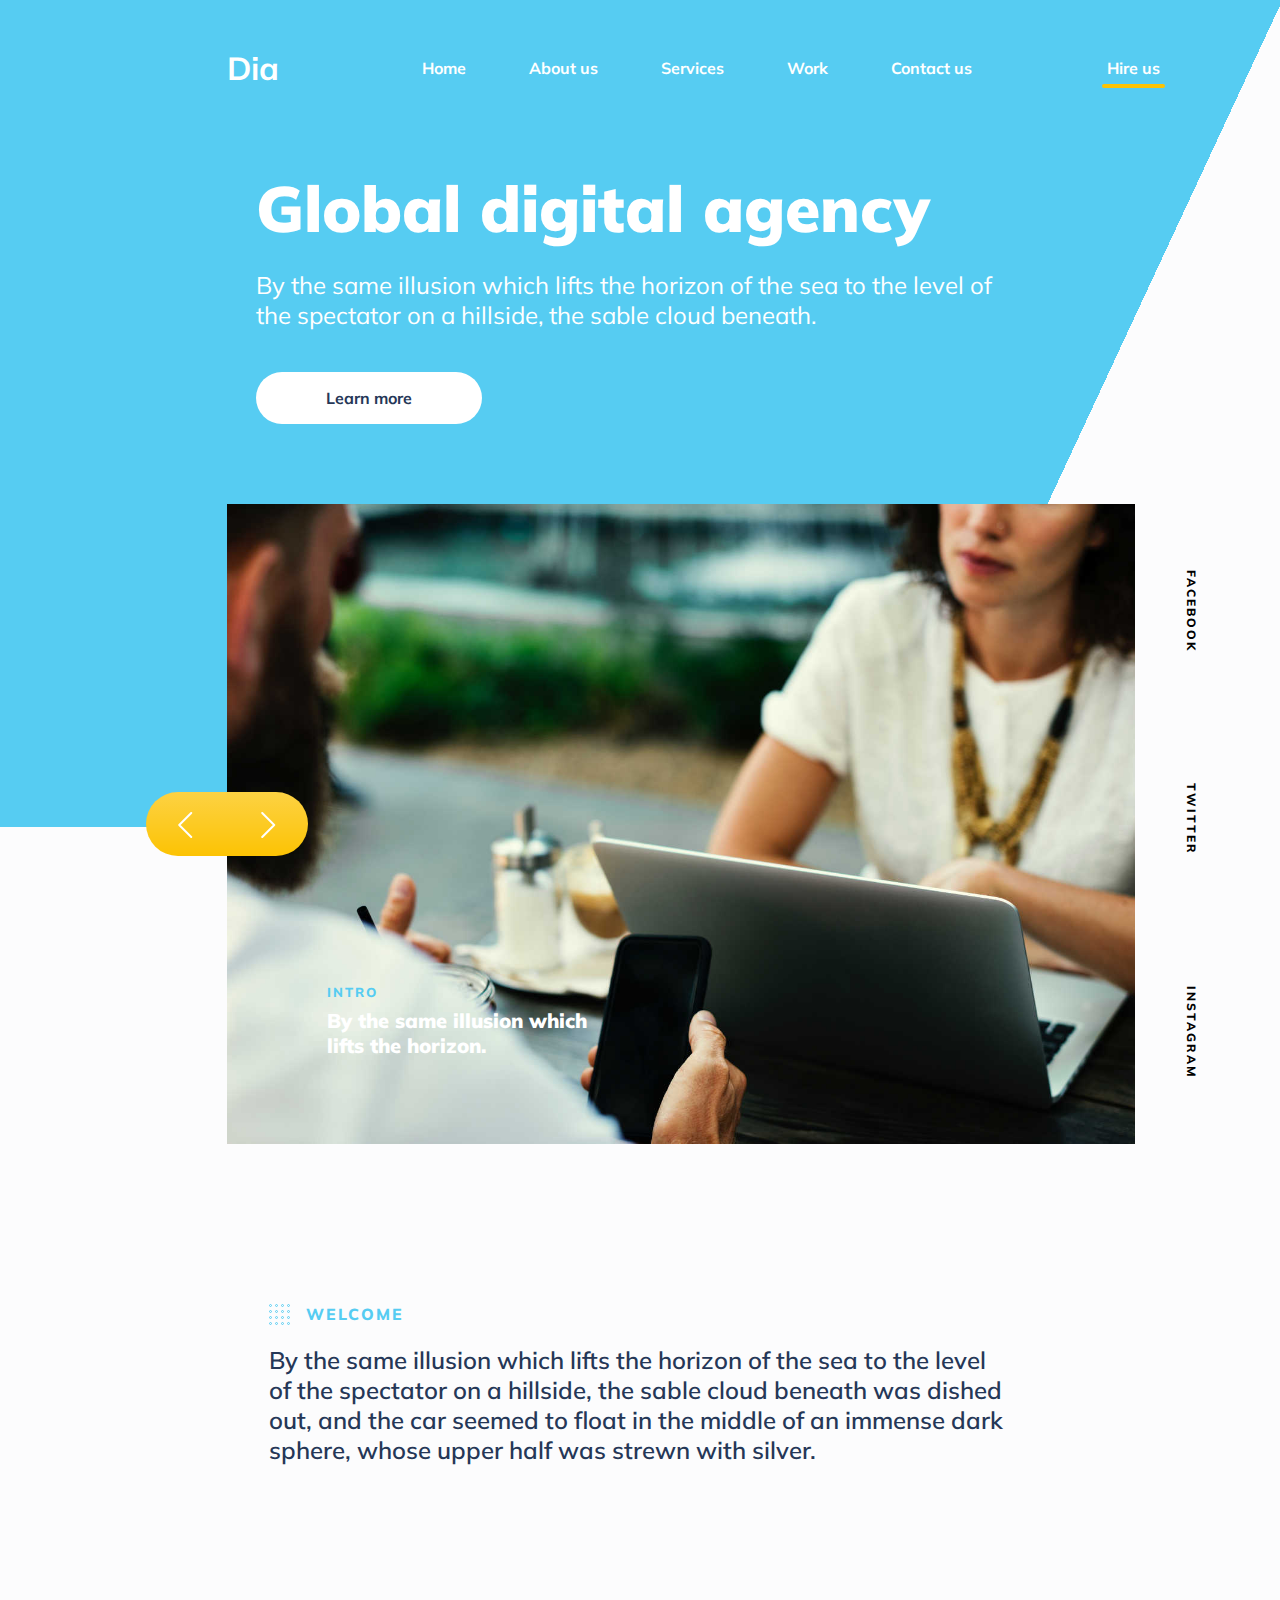
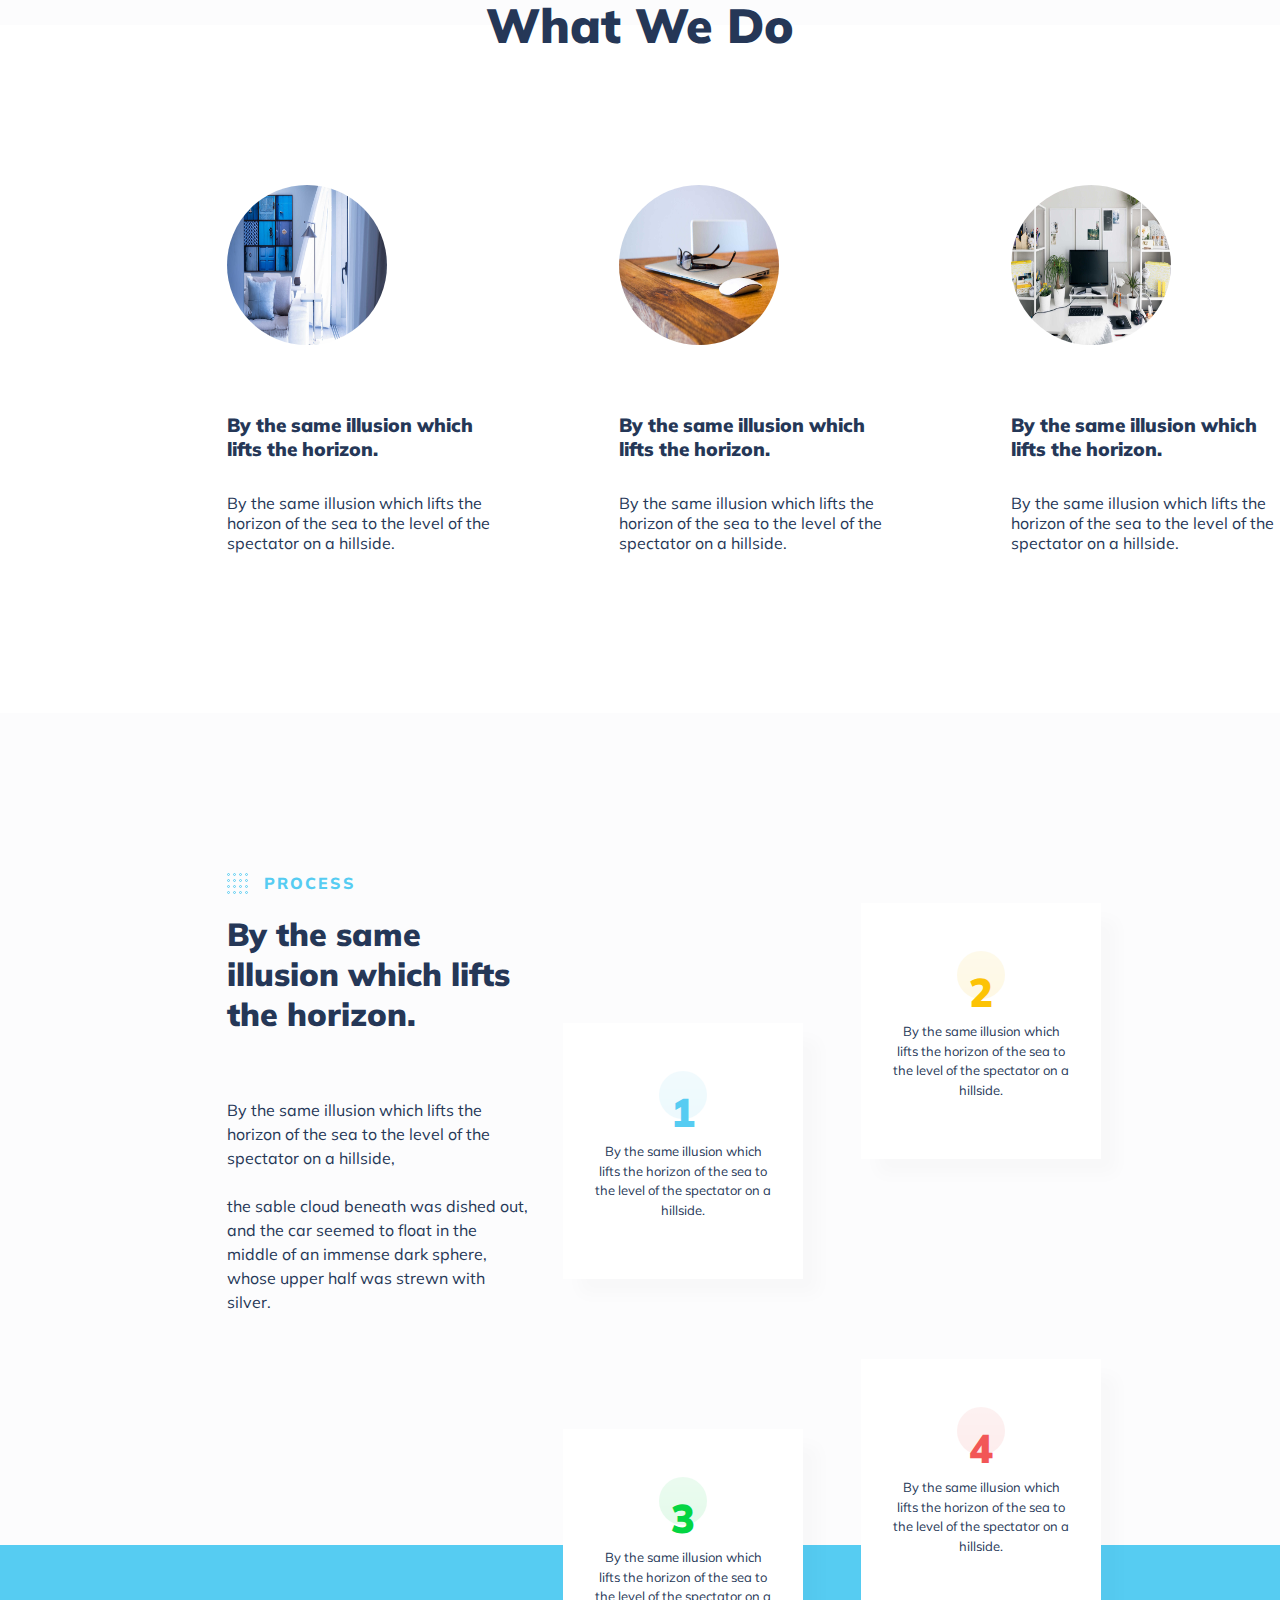
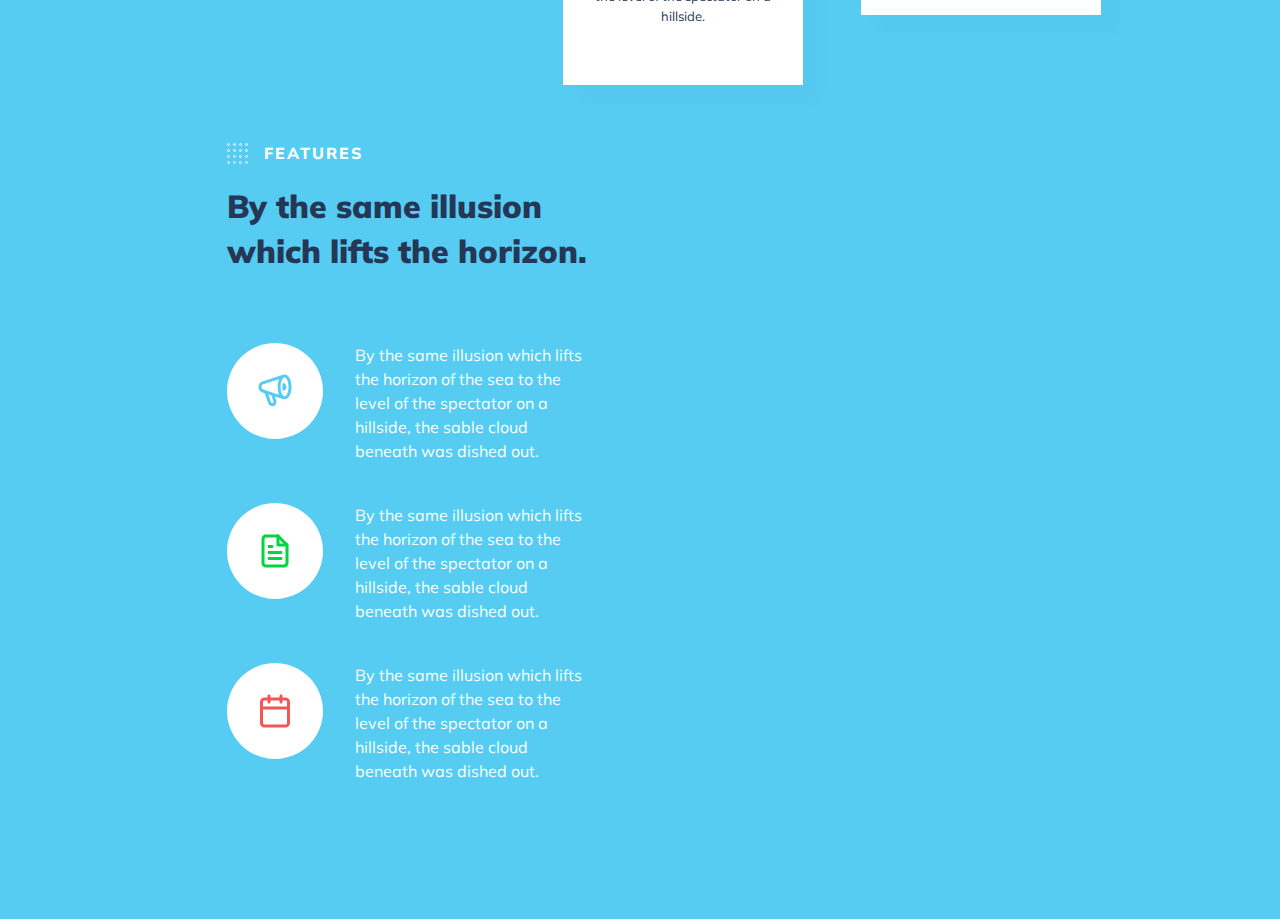
==== index.html @ 8096f073 "Updates" ====
<!DOCTYPE html>
<html lang="en">
  <head>
    <meta charset="UTF-8">
    <meta name="viewport" content="width=device-width, initial-scale=1.0">
    <title>Dia</title>
    <link rel="stylesheet" href="./styles/main.css">
    <link href="https://fonts.googleapis.com/css?family=Muli:400,400i,700,800,900&amp;display=swap" rel="stylesheet">
  </head>
  <body>

      <div class="background"></div>

      <header class="header container">
        <div class="header__top">
          <a href="#" class="header__logo">Dia</a>
          <nav class="nav header__nav">
            <ul class="nav__list">
              <li class="nav__item"><a href="#" class="nav__link">Home</a></li>
              <li class="nav__item"><a href="#" class="nav__link">About us</a></li>
              <li class="nav__item"><a href="#" class="nav__link">Services</a></li>
              <li class="nav__item"><a href="#" class="nav__link">Work</a></li>
              <li class="nav__item"><a href="#" class="nav__link">Contact us</a></li>
            </ul>
          </nav>
          <a href="#" class="header__action">Hire us</a>
        </div>
      </header>

      <div class="intro">
        <h1 class="intro__heading">Global digital agency</h1>
        <p class="intro__text">By the same illusion which lifts the horizon of the sea to the level of the spectator on a hillside, the sable cloud beneath.</p>
        <button class="button intro__button">Learn more</button>
      </div>

      <section class="slider container">
        <div class="slider__photos">
          <button class="slider__button button">
            <svg width="15" height="26" viewBox="0 0 15 26" fill="none" xmlns="http://www.w3.org/2000/svg">
              <path d="M13.2305 1L1.23047 13L13.2305 25" stroke="white" stroke-width="2" stroke-linecap="round" stroke-linejoin="round"/>
            </svg>
            <svg width="15" height="26" viewBox="0 0 15 26" fill="none" xmlns="http://www.w3.org/2000/svg">
              <path d="M1.23047 0.999999L13.2305 13L1.23047 25" stroke="white" stroke-width="2" stroke-linecap="round" stroke-linejoin="round"/>
            </svg>
          </button>
          <p class="slider__header">intro</p>
          <p class="slider__text">By the same illusion which lifts the horizon.</p>

          <section class="media">
            <a href="#" class="media__link">Facebook</a>
            <a href="#" class="media__link">Twitter</a>
            <a href="#" class="media__link">Instagram</a>
          </section>
        </div>
      </section>

      <section class="welcome">
        <div class="heading welcome__heading">
          <div class="heading__rectangle"></div>
          <h2 class="heading__text">Welcome</h2>
        </div>
        <p class="welcome__text">By the same illusion which lifts the horizon of the sea
          to the level of the spectator on a hillside, the sable
          cloud beneath was dished out, and the car seemed to float
          in the middle of an immense dark sphere, whose upper half was strewn with silver.</p>
      </section>

      <section class="what-we-do container">
        <h2 class="what-we-do__name">What We Do</h2>
        <div class="what-we-do__card">
          <img src="images/what-we-do/what-we-do-1.jpg" alt="room" class="what-we-do__img">
          <p class="what-we-do__heading">By the same illusion which lifts the horizon.</p>
          <p class="what-we-do__text">By the same illusion which lifts the horizon of the sea to the level of the spectator on a hillside.</p>
        </div>
        <div>
          <img src="images/what-we-do/what-we-do-2.jpg" alt="room" class="what-we-do__img">
          <p class="what-we-do__heading">By the same illusion which lifts the horizon.</p>
          <p class="what-we-do__text">By the same illusion which lifts the horizon of the sea to the level of the spectator on a hillside.</p>
        </div>
        <div>
          <img src="images/what-we-do/what-we-do-3.jpg" alt="room" class="what-we-do__img">
          <p class="what-we-do__heading">By the same illusion which lifts the horizon.</p>
          <p class="what-we-do__text">By the same illusion which lifts the horizon of the sea to the level of the spectator on a hillside.</p>
        </div>

      </section>

      <section class="process container">
        <div>
          <div class="heading">
            <div class="heading__rectangle"></div>
            <h2 class="heading__text">Process</h2>
          </div>
          <h3 class="process__heading">By the same illusion which lifts the horizon.</h3>
          <p class="process__text">By the same illusion which lifts the horizon of the sea to the level of the spectator on a hillside,<br><br>
            the sable cloud beneath was dished out, and the car seemed to float in the middle of an immense dark sphere,
            whose upper half was strewn with silver.</p>
        </div>
        <div class="process__blocks">
          <section class="numbers-block">
            <div class="numbers-block__circle"></div>
            <h2 class="numbers-block__number">1</h2>
            <p class="numbers-block__text">By the same illusion which lifts the
              horizon of the sea to the level of the spectator on a hillside.</p>
          </section>

          <section class="numbers-block numbers-block_orange">
            <div class="numbers-block__circle"></div>
            <h2 class="numbers-block__number">2</h2>
            <p class="numbers-block__text">By the same illusion which lifts the
              horizon of the sea to the level of the spectator on a hillside.</p>
          </section>

          <section class="numbers-block numbers-block_green">
            <div class="numbers-block__circle"></div>
            <h2 class="numbers-block__number">3</h2>
            <p class="numbers-block__text">By the same illusion which lifts the
              horizon of the sea to the level of the spectator on a hillside.</p>
          </section>

          <section class="numbers-block numbers-block_red">
            <div class="numbers-block__circle"></div>
            <h2 class="numbers-block__number">4</h2>
            <p class="numbers-block__text">By the same illusion which lifts the
              horizon of the sea to the level of the spectator on a hillside.</p>
          </section>

        </div>
      </section>
      <section class="features container">

        <div class="heading heading_white">
          <div class="heading__rectangle"></div>
          <h2 class="heading__text">Features</h2>
        </div>
        <h2 class="features__heading">By the same illusion which lifts the horizon.</h2>
        <div class="icons">
          <div class="icons__box">
            <img class="icons__img" src="images/features/features-item-icon-1.svg" alt="voice">
            <p class="icons__text">By the same illusion which lifts the horizon of the sea
              to the level of the spectator on a hillside, the sable cloud beneath was dished out.</p>
          </div>
          <div class="icons__box">
            <img class="icons__img" src="images/features/features-item-icon-2.svg" alt="calendar">
            <p class="icons__text">By the same illusion which lifts the horizon of the sea
              to the level of the spectator on a hillside, the sable cloud beneath was dished out.</p>
          </div>
          <div class="icons__box">
            <img class="icons__img" src="images/features/features-item-icon-3.svg" alt="document">
            <p class="icons__text">By the same illusion which lifts the horizon of the sea
              to the level of the spectator on a hillside, the sable cloud beneath was dished out.</p>
          </div>
        </div>
        <div class="features__img"></div>
      </section>
    </body>
</html>
---- styles/main.css ----
html,
body,
ul,
li,
button,
input,
textarea,
h1,
h2,
h3,
a,
p {
  margin: 0;
  padding: 0;
  font-family: "Muli", sans-serif;
  font-weight: normal;
  font-size: 16px;
  line-height: inherit;
  border-width: 0;
  text-decoration: none; }

.header {
  margin-bottom: 80px; }
  .header__top {
    display: -webkit-box;
    display: -ms-flexbox;
    display: flex;
    -webkit-box-align: center;
        -ms-flex-align: center;
            align-items: center;
    padding-top: 48px;
    white-space: nowrap; }
  .header__logo {
    color: white;
    font-weight: bold;
    font-size: 32px;
    margin-right: 143px; }
  .header__action {
    font-weight: bold;
    color: white;
    position: relative;
    margin-left: 72px; }
    .header__action::after {
      content: "";
      height: 4px;
      width: 120%;
      background-color: #fcc304;
      border-radius: 32px;
      position: absolute;
      bottom: -10px;
      left: -10%; }

@media screen and (max-width: 999px) {
  .header__top {
    -webkit-box-orient: vertical;
    -webkit-box-direction: normal;
        -ms-flex-direction: column;
            flex-direction: column;
    -webkit-box-pack: center;
        -ms-flex-pack: center;
            justify-content: center;
    -webkit-box-align: center;
        -ms-flex-align: center;
            align-items: center; }
  .header__logo {
    margin: 0 0 20px; }
  .header__action {
    margin: 20px 0 0; } }

.nav__list {
  display: -webkit-box;
  display: -ms-flexbox;
  display: flex;
  list-style: none; }

.nav__link {
  color: white;
  font-weight: bold;
  margin-right: 63px; }

@media screen and (max-width: 999px) {
  .nav__list {
    -webkit-box-orient: vertical;
    -webkit-box-direction: normal;
        -ms-flex-direction: column;
            flex-direction: column;
    -webkit-box-align: center;
        -ms-flex-align: center;
            align-items: center; }
  .nav__link {
    margin: 0; } }

.intro {
  width: 60%;
  margin: auto; }
  .intro__heading {
    color: white;
    font-weight: 900;
    font-size: 64px; }
  .intro__text {
    color: white;
    font-size: 24px;
    margin-top: 22px; }
  .intro__button {
    display: inline-block;
    background-color: white;
    color: #253757;
    width: 226px;
    margin-top: 42px; }

.button {
  padding: 16px 65px;
  font-weight: bold;
  border-radius: 64px; }

.slider {
  margin-top: 80px;
  margin-bottom: 50px;
  display: -webkit-box;
  display: -ms-flexbox;
  display: flex; }
  .slider__photos {
    position: relative;
    background-image: url("../images/slider/slide-img-1.jpg");
    background-size: cover;
    width: 1146px;
    height: 640px; }
  .slider__button {
    display: -webkit-box;
    display: -ms-flexbox;
    display: flex;
    -webkit-box-pack: justify;
        -ms-flex-pack: justify;
            justify-content: space-between;
    position: absolute;
    top: calc(50% - 32px);
    left: -81px;
    width: 162px;
    height: 64px;
    background: -webkit-gradient(linear, left top, left bottom, from(rgba(255, 255, 255, 0.25)), to(rgba(255, 255, 255, 0))), #fcc304;
    background: linear-gradient(180deg, rgba(255, 255, 255, 0.25) 0%, rgba(255, 255, 255, 0) 100%), #fcc304;
    padding: 20px 32px; }
  .slider__header {
    color: #56ccf2;
    text-transform: uppercase;
    font-weight: 800;
    font-size: 13px;
    letter-spacing: 2px;
    position: absolute;
    bottom: 144px;
    left: 100px; }
  .slider__text {
    font-weight: 900;
    font-size: 20px;
    color: white;
    width: 264px;
    position: absolute;
    bottom: 86px;
    left: 100px; }

.media {
  display: -webkit-box;
  display: -ms-flexbox;
  display: flex;
  -webkit-box-orient: vertical;
  -webkit-box-direction: normal;
      -ms-flex-direction: column;
          flex-direction: column;
  height: 640px;
  -ms-flex-pack: distribute;
      justify-content: space-around; }
  .media__link {
    position: relative;
    left: 64px;
    color: black;
    font-weight: 800;
    font-size: 12px;
    text-transform: uppercase;
    letter-spacing: 2px;
    -webkit-writing-mode: tb-rl;
        -ms-writing-mode: tb-rl;
            writing-mode: tb-rl; }

.welcome {
  margin: 160px auto;
  width: 742px; }
  .welcome__text {
    font-weight: 600;
    font-size: 24px;
    color: #253757; }

.heading {
  display: -webkit-box;
  display: -ms-flexbox;
  display: flex;
  margin-bottom: 20px; }
  .heading__text {
    font-weight: 800;
    font-size: 16px;
    letter-spacing: 2px;
    text-transform: uppercase;
    color: #56ccf2; }
  .heading__rectangle {
    margin-right: 16px;
    width: 21px;
    height: 21px;
    background-image: url("../images/sub-title/sub-title-icon-dark.svg"); }

.heading_white .heading__text {
  color: white; }

.heading_white .heading__rectangle {
  background-image: url("../images/sub-title/sub-title-icon-light.svg"); }

.what-we-do {
  background-color: white;
  display: grid;
  grid-template-columns: repeat(3, 264px);
  grid-column-gap: 128px;
  padding: 160px 0;
  color: #253757;
  position: relative; }
  .what-we-do__name {
    position: absolute;
    font-weight: 900;
    font-size: 48px;
    top: -30px;
    left: calc(50% - 154px); }
  .what-we-do__img {
    width: 160px;
    height: 160px;
    border-radius: 50%;
    margin-bottom: 64px; }
  .what-we-do__heading {
    font-weight: 900;
    font-size: 19px;
    margin-bottom: 32px; }

.process {
  padding: 160px 0;
  display: grid;
  grid-template-columns: 1fr 2fr;
  color: #253757; }
  .process__heading {
    font-weight: 900;
    font-size: 32px;
    margin-bottom: 64px; }
  .process__text {
    line-height: 1.5; }
  .process__blocks {
    display: grid;
    grid-template-columns: repeat(2, 240px);
    grid-column-gap: 58px;
    -webkit-box-pack: center;
        -ms-flex-pack: center;
            justify-content: center; }

.numbers-block {
  width: 240px;
  height: 256px;
  background: white;
  -webkit-box-shadow: 16px 16px 16px rgba(0, 0, 0, 0.02);
          box-shadow: 16px 16px 16px rgba(0, 0, 0, 0.02);
  display: -webkit-box;
  display: -ms-flexbox;
  display: flex;
  -webkit-box-orient: vertical;
  -webkit-box-direction: normal;
      -ms-flex-direction: column;
          flex-direction: column;
  -webkit-box-pack: center;
      -ms-flex-pack: center;
          justify-content: center;
  -webkit-box-align: center;
      -ms-flex-align: center;
          align-items: center;
  padding: 48px 32px;
  -webkit-box-sizing: border-box;
          box-sizing: border-box;
  position: relative;
  top: 150px; }
  .numbers-block__circle {
    width: 48px;
    height: 48px;
    background: -webkit-gradient(linear, left top, left bottom, from(rgba(255, 255, 255, 0.25)), to(rgba(255, 255, 255, 0))), -webkit-gradient(linear, left bottom, left top, from(#56ccf2), to(#56ccf2)), #c4c4c4;
    background: linear-gradient(180deg, rgba(255, 255, 255, 0.25) 0%, rgba(255, 255, 255, 0) 100%), linear-gradient(0deg, #56ccf2, #56ccf2), #c4c4c4;
    opacity: 0.1;
    border-radius: 50%;
    position: absolute;
    top: 48px; }
  .numbers-block__number {
    font-weight: 900;
    font-size: 40px;
    color: #56ccf2;
    line-height: 1.5; }
  .numbers-block__text {
    font-size: 13px;
    color: #253757;
    text-align: center;
    line-height: 1.5; }

.numbers-block_orange {
  top: 30px; }
  .numbers-block_orange .numbers-block__circle {
    background: -webkit-gradient(linear, left top, left bottom, from(rgba(255, 255, 255, 0.25)), to(rgba(255, 255, 255, 0))), #fcc304;
    background: linear-gradient(180deg, rgba(255, 255, 255, 0.25) 0%, rgba(255, 255, 255, 0) 100%), #fcc304; }
  .numbers-block_orange .numbers-block__number {
    color: #fcc304; }

.numbers-block_green {
  top: 300px; }
  .numbers-block_green .numbers-block__circle {
    background: -webkit-gradient(linear, left top, left bottom, from(rgba(255, 255, 255, 0.25)), to(rgba(255, 255, 255, 0))), -webkit-gradient(linear, left bottom, left top, from(#03d542), to(#03d542)), #c4c4c4;
    background: linear-gradient(180deg, rgba(255, 255, 255, 0.25) 0%, rgba(255, 255, 255, 0) 100%), linear-gradient(0deg, #03d542, #03d542), #c4c4c4; }
  .numbers-block_green .numbers-block__number {
    color: #03d542; }

.numbers-block_red {
  top: 230px; }
  .numbers-block_red .numbers-block__circle {
    background: -webkit-gradient(linear, left top, left bottom, from(rgba(255, 255, 255, 0.25)), to(rgba(255, 255, 255, 0))), #f25656;
    background: linear-gradient(180deg, rgba(255, 255, 255, 0.25) 0%, rgba(255, 255, 255, 0) 100%), #f25656; }
  .numbers-block_red .numbers-block__number {
    color: #f25656; }

.features {
  padding: 198px 0 160px;
  background-color: #56ccf2; }
  .features__heading {
    font-weight: 900;
    font-size: 32px;
    line-height: 1.4;
    color: #253757;
    display: block;
    width: 362px;
    margin-bottom: 69px; }

.icons {
  display: grid;
  grid-template-rows: repeat(3, 96px);
  grid-template-columns: 362px;
  grid-row-gap: 64px; }
  .icons__box {
    display: -webkit-box;
    display: -ms-flexbox;
    display: flex; }
  .icons__text {
    color: white;
    line-height: 1.5;
    margin-left: 32px; }

body {
  background-color: #fcfcfd; }

.background {
  background-image: linear-gradient(115deg, #56ccf2 77%, #fcfcfd 77%);
  width: 100%;
  height: 827px;
  position: absolute;
  z-index: -1; }

.container {
  padding-left: 227px;
  padding-right: 145px; }

/*# sourceMappingURL=main.css.map */
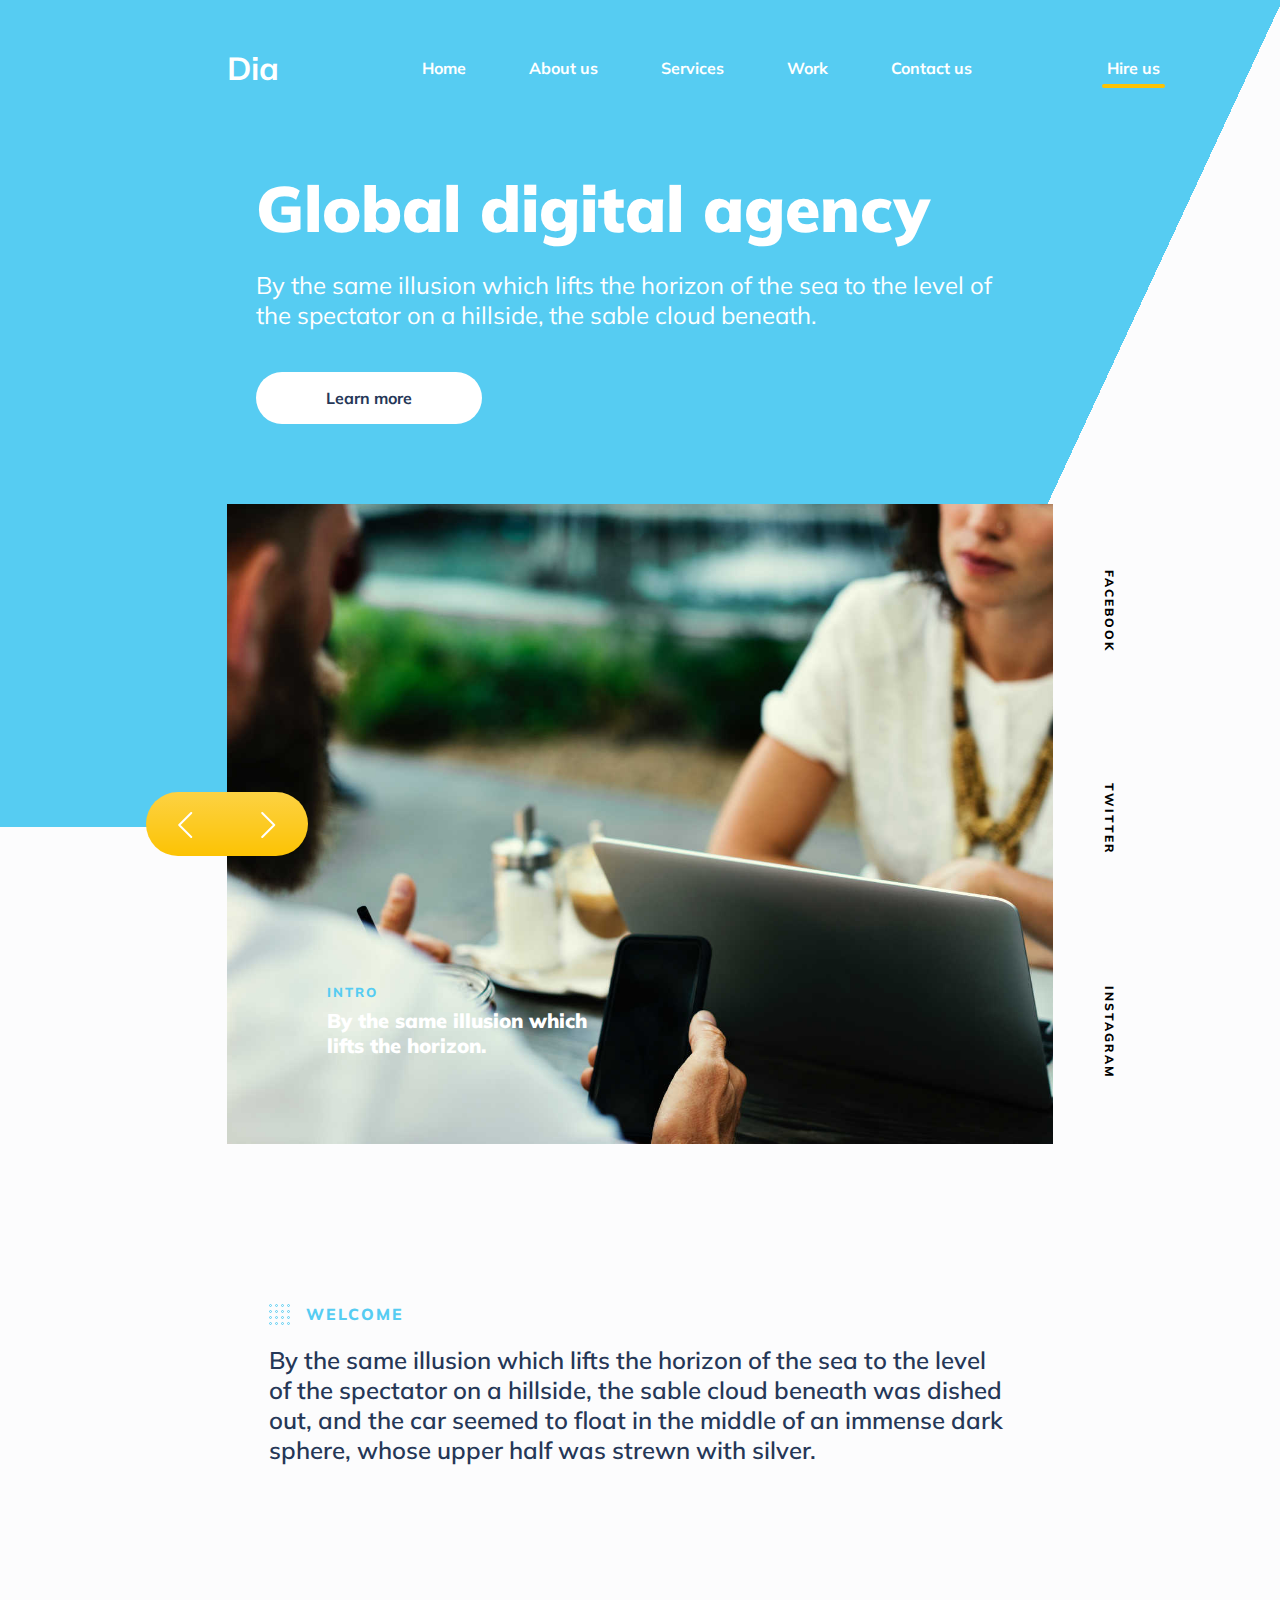
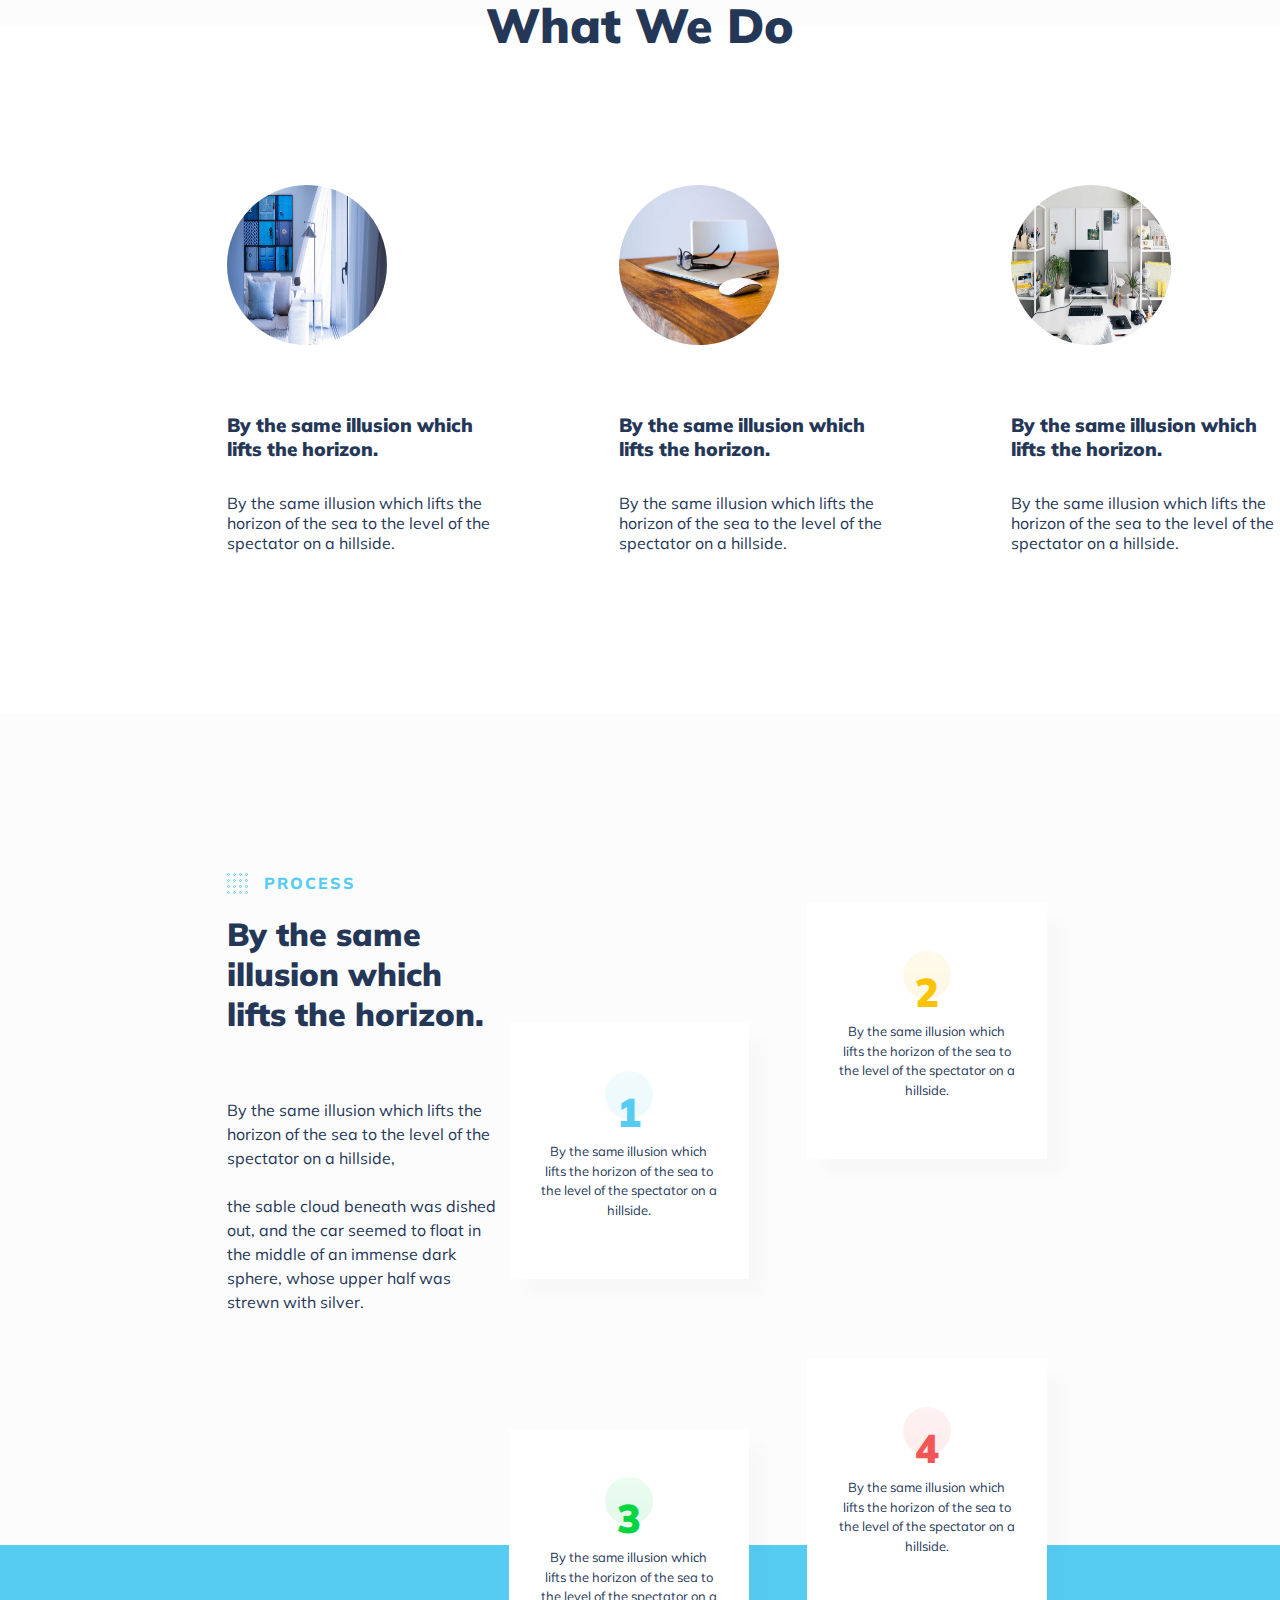
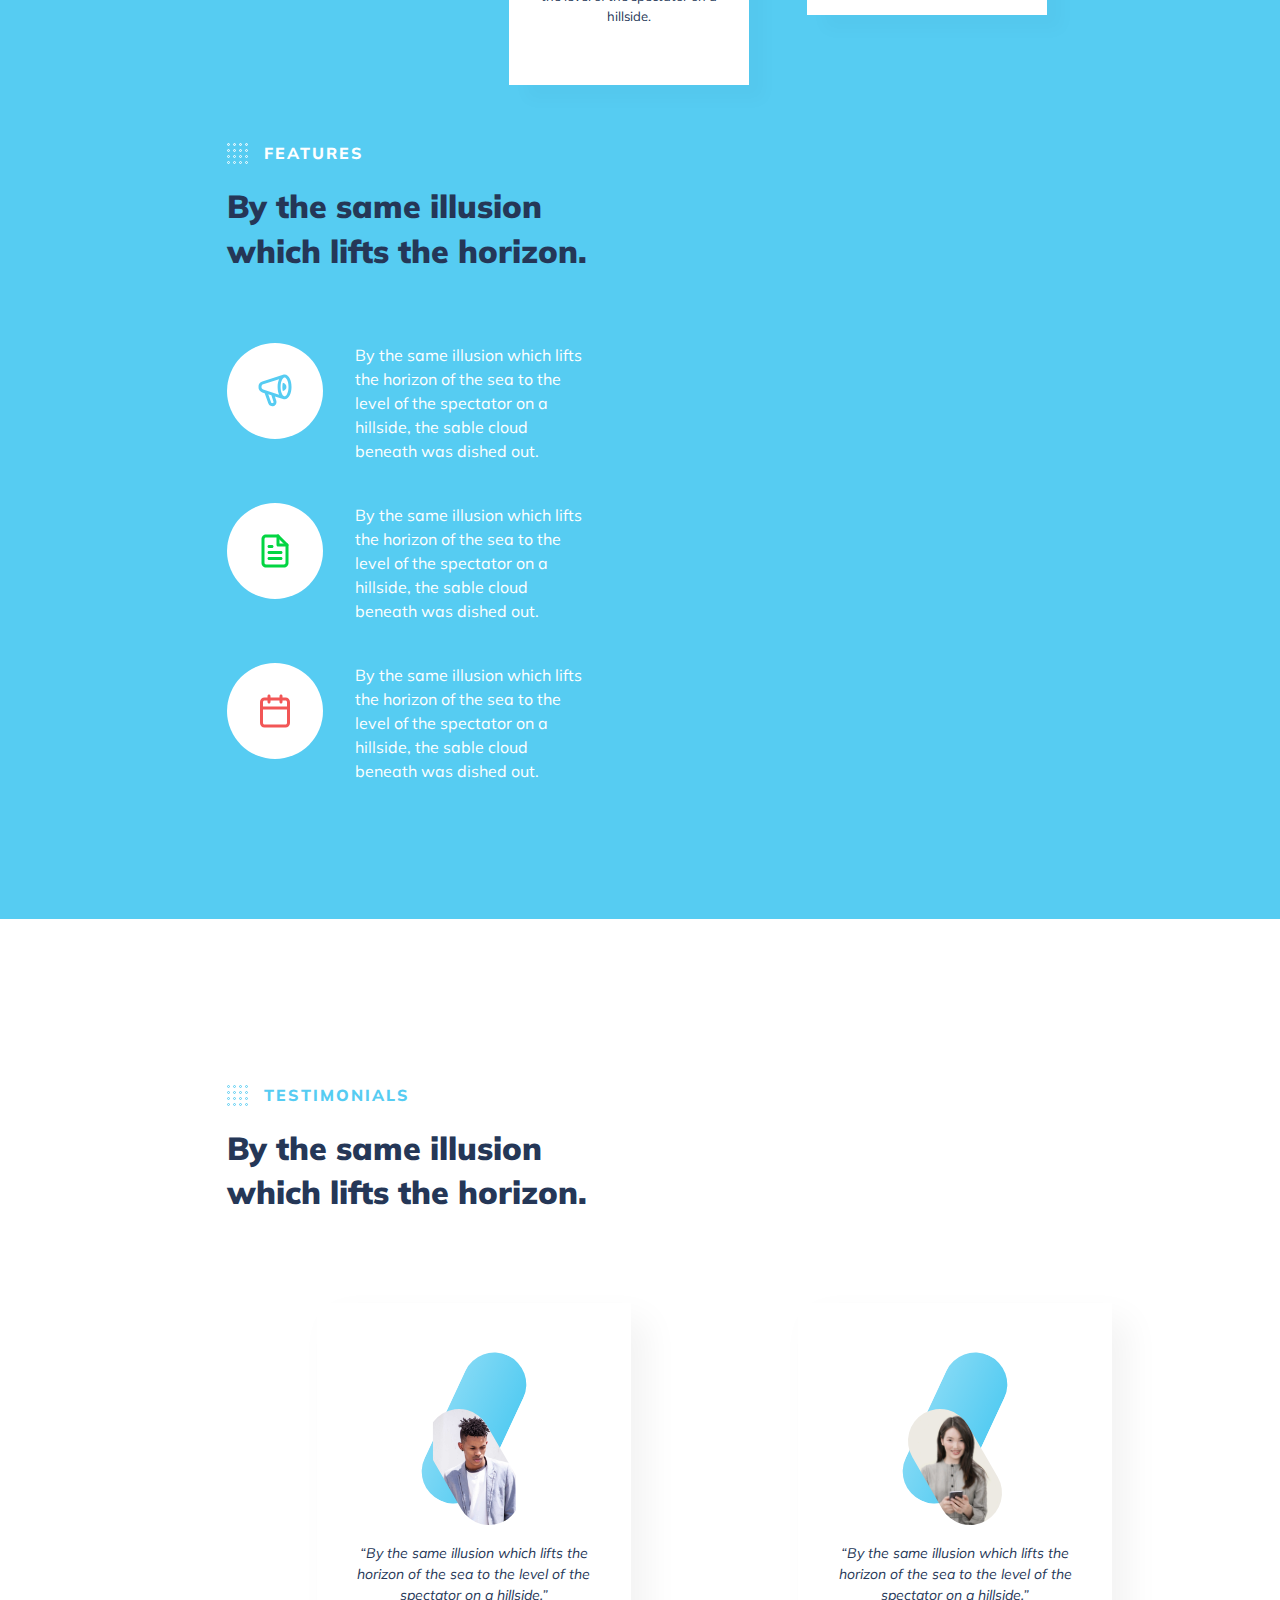
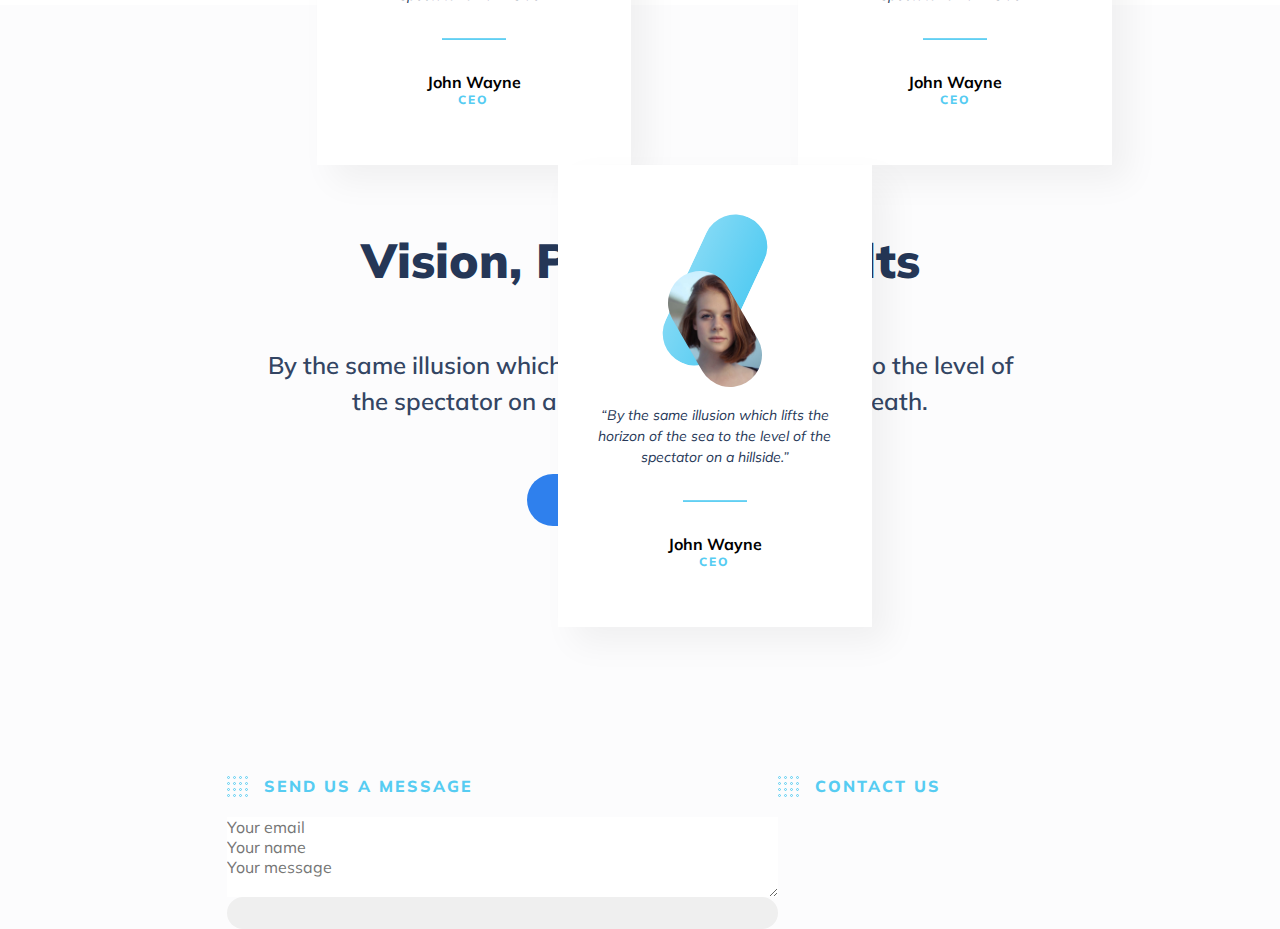
==== commit 5a70735e: "Updates" ====
--- a/index.html
+++ b/index.html
@@ -151,7 +151,84 @@
               to the level of the spectator on a hillside, the sable cloud beneath was dished out.</p>
           </div>
         </div>
-        <div class="features__img"></div>
-      </section>
+      </section>
+
+      <section class="testimonials container">
+        <div class="heading">
+          <div class="heading__rectangle"></div>
+          <h2 class="heading__text">Testimonials</h2>
+        </div>
+        <h2 class="testimonials__heading">By the same illusion which lifts the horizon.</h2>
+        <div class="testimonials__blocks">
+
+          <section class="client">
+            <div class="client__decor"></div>
+            <div class="client__photo">
+              <img src="images/testimonials/testimonial-ava-1.jpg" alt="John Wayne" class="client__img">
+            </div>
+            <p class="client__quote">“By the same illusion which lifts the horizon of the sea to the level of the spectator on a hillside.”</p>
+            <div class="client__about">
+              <p class="client__name">John Wayne</p>
+              <p class="client__position">CEO</p>
+            </div>
+          </section>
+
+          <section class="client">
+            <div class="client__decor"></div>
+            <div class="client__photo">
+              <img src="images/testimonials/testimonial-ava-2.jpg" alt="John Wayne" class="client__img">
+            </div>
+            <p class="client__quote">“By the same illusion which lifts the horizon of the sea to the level of the spectator on a hillside.”</p>
+            <div class="client__about">
+              <p class="client__name">John Wayne</p>
+              <p class="client__position">CEO</p>
+            </div>
+          </section>
+
+          <section class="client">
+            <div class="client__decor"></div>
+            <div class="client__photo">
+              <img src="images/testimonials/testimonial-ava-3.jpg" alt="John Wayne" class="client__img">
+            </div>
+            <p class="client__quote">“By the same illusion which lifts the horizon of the sea to the level of the spectator on a hillside.”</p>
+            <div class="client__about">
+              <p class="client__name">John Wayne</p>
+              <p class="client__position">CEO</p>
+            </div>
+          </section>
+
+        </div>
+
+      </section>
+      <section class="vision">
+        <h2 class="vision__heading">Vision, Passion, Results</h2>
+        <p class="vision__text">By the same illusion which lifts the horizon of the sea to the level of the spectator on a hillside, the sable cloud beneath.</p>
+        <button class="button vision__button">Apply</button>
+      </section>
+
+      <section class="contacts container">
+        <div class="contacts__form">
+          <div class="heading">
+            <div class="heading__rectangle"></div>
+            <h2 class="heading__text">Send us a message</h2>
+          </div>
+          <form class="form">
+            <input type="email" placeholder="Your email">
+            <input type="text" placeholder="Your name">
+            <textarea placeholder="Your message"></textarea>
+            <button class="button form__button"></button>
+          </form>
+        </div>
+
+        <div class="contacts__adress">
+          <div class="heading">
+            <div class="heading__rectangle"></div>
+            <h2 class="heading__text">Contact us</h2>
+          </div>
+
+        </div>
+
+      </section>
+
     </body>
 </html>
--- a/styles/main.css
+++ b/styles/main.css
@@ -331,9 +331,16 @@
     font-size: 32px;
     line-height: 1.4;
     color: #253757;
-    display: block;
-    width: 362px;
-    margin-bottom: 69px; }
+    margin-bottom: 69px;
+    width: 362px; }
+  .features__img {
+    width: 1908px;
+    height: 563px;
+    border-radius: 500px;
+    background-color: white;
+    -webkit-transform: rotate(-65.1deg);
+            transform: rotate(-65.1deg);
+    position: relative; }
 
 .icons {
   display: grid;
@@ -349,6 +356,134 @@
     line-height: 1.5;
     margin-left: 32px; }
 
+.testimonials {
+  padding-top: 166px;
+  padding-bottom: 304px;
+  position: relative;
+  background-color: white; }
+  .testimonials__blocks {
+    position: absolute;
+    top: 384px;
+    display: -webkit-box;
+    display: -ms-flexbox;
+    display: flex;
+    -ms-flex-wrap: wrap;
+        flex-wrap: wrap;
+    -webkit-box-pack: space-evenly;
+        -ms-flex-pack: space-evenly;
+            justify-content: space-evenly;
+    margin: auto; }
+  .testimonials__heading {
+    font-weight: 900;
+    font-size: 32px;
+    line-height: 1.4;
+    color: #253757;
+    margin-bottom: 86px;
+    width: 362px; }
+
+.client {
+  position: relative;
+  -webkit-box-shadow: 16px 16px 32px rgba(0, 0, 0, 0.05);
+          box-shadow: 16px 16px 32px rgba(0, 0, 0, 0.05);
+  background-color: white;
+  padding: 240px 32px 58px;
+  width: 314px;
+  -webkit-box-sizing: border-box;
+          box-sizing: border-box;
+  margin-right: 78px; }
+  .client__decor {
+    position: absolute;
+    left: calc(50% - 80px);
+    top: 93px;
+    width: 160px;
+    height: 64px;
+    border-radius: 32px;
+    -webkit-transform: rotate(-65deg);
+            transform: rotate(-65deg);
+    background: -webkit-gradient(linear, left top, left bottom, from(rgba(255, 255, 255, 0.25)), to(rgba(255, 255, 255, 0))), #56ccf2;
+    background: linear-gradient(180deg, rgba(255, 255, 255, 0.25) 0%, rgba(255, 255, 255, 0) 100%), #56ccf2; }
+  .client__photo {
+    width: 64px;
+    height: 124px;
+    border-radius: 32px;
+    overflow: hidden;
+    display: -webkit-box;
+    display: -ms-flexbox;
+    display: flex;
+    -webkit-box-pack: center;
+        -ms-flex-pack: center;
+            justify-content: center;
+    position: absolute;
+    left: calc(50% - 32px);
+    top: 102px;
+    -webkit-transform: rotate(-30deg);
+            transform: rotate(-30deg); }
+  .client__img {
+    height: 100%;
+    -webkit-transform: rotate(30deg);
+            transform: rotate(30deg); }
+  .client__quote {
+    font-style: italic;
+    font-size: 14px;
+    line-height: 1.5;
+    color: #253757;
+    text-align: center; }
+  .client__about {
+    font-size: 12px;
+    text-align: center; }
+  .client__about::before {
+    content: "";
+    display: block;
+    width: 64px;
+    height: 2px;
+    background: -webkit-gradient(linear, left top, left bottom, from(rgba(255, 255, 255, 0.25)), to(rgba(255, 255, 255, 0))), #56ccf2;
+    background: linear-gradient(180deg, rgba(255, 255, 255, 0.25) 0%, rgba(255, 255, 255, 0) 100%), #56ccf2;
+    margin: 32px auto; }
+  .client__name {
+    font-weight: bold; }
+  .client__position {
+    font-weight: 800;
+    font-size: 12px;
+    letter-spacing: 2px;
+    color: #56ccf2; }
+
+.vision {
+  background-color: #fcfcfd;
+  padding-top: 225px;
+  padding-bottom: 150px;
+  text-align: center; }
+  .vision__heading {
+    font-weight: 900;
+    font-size: 48px;
+    color: #253757;
+    margin-bottom: 57px; }
+  .vision__text {
+    font-weight: 600;
+    font-size: 24px;
+    line-height: 1.5;
+    color: #334563;
+    width: 754px;
+    margin: auto; }
+  .vision__button {
+    background: #2f80ed;
+    color: white;
+    width: 226px;
+    margin-top: 55px; }
+
+.contacts {
+  padding-top: 100px;
+  display: grid;
+  grid-template-columns: 2fr 1fr; }
+
+.form {
+  display: -webkit-box;
+  display: -ms-flexbox;
+  display: flex;
+  -webkit-box-orient: vertical;
+  -webkit-box-direction: normal;
+      -ms-flex-direction: column;
+          flex-direction: column; }
+
 body {
   background-color: #fcfcfd; }
 
@@ -361,6 +496,6 @@
 
 .container {
   padding-left: 227px;
-  padding-right: 145px; }
+  padding-right: 227px; }
 
 /*# sourceMappingURL=main.css.map */
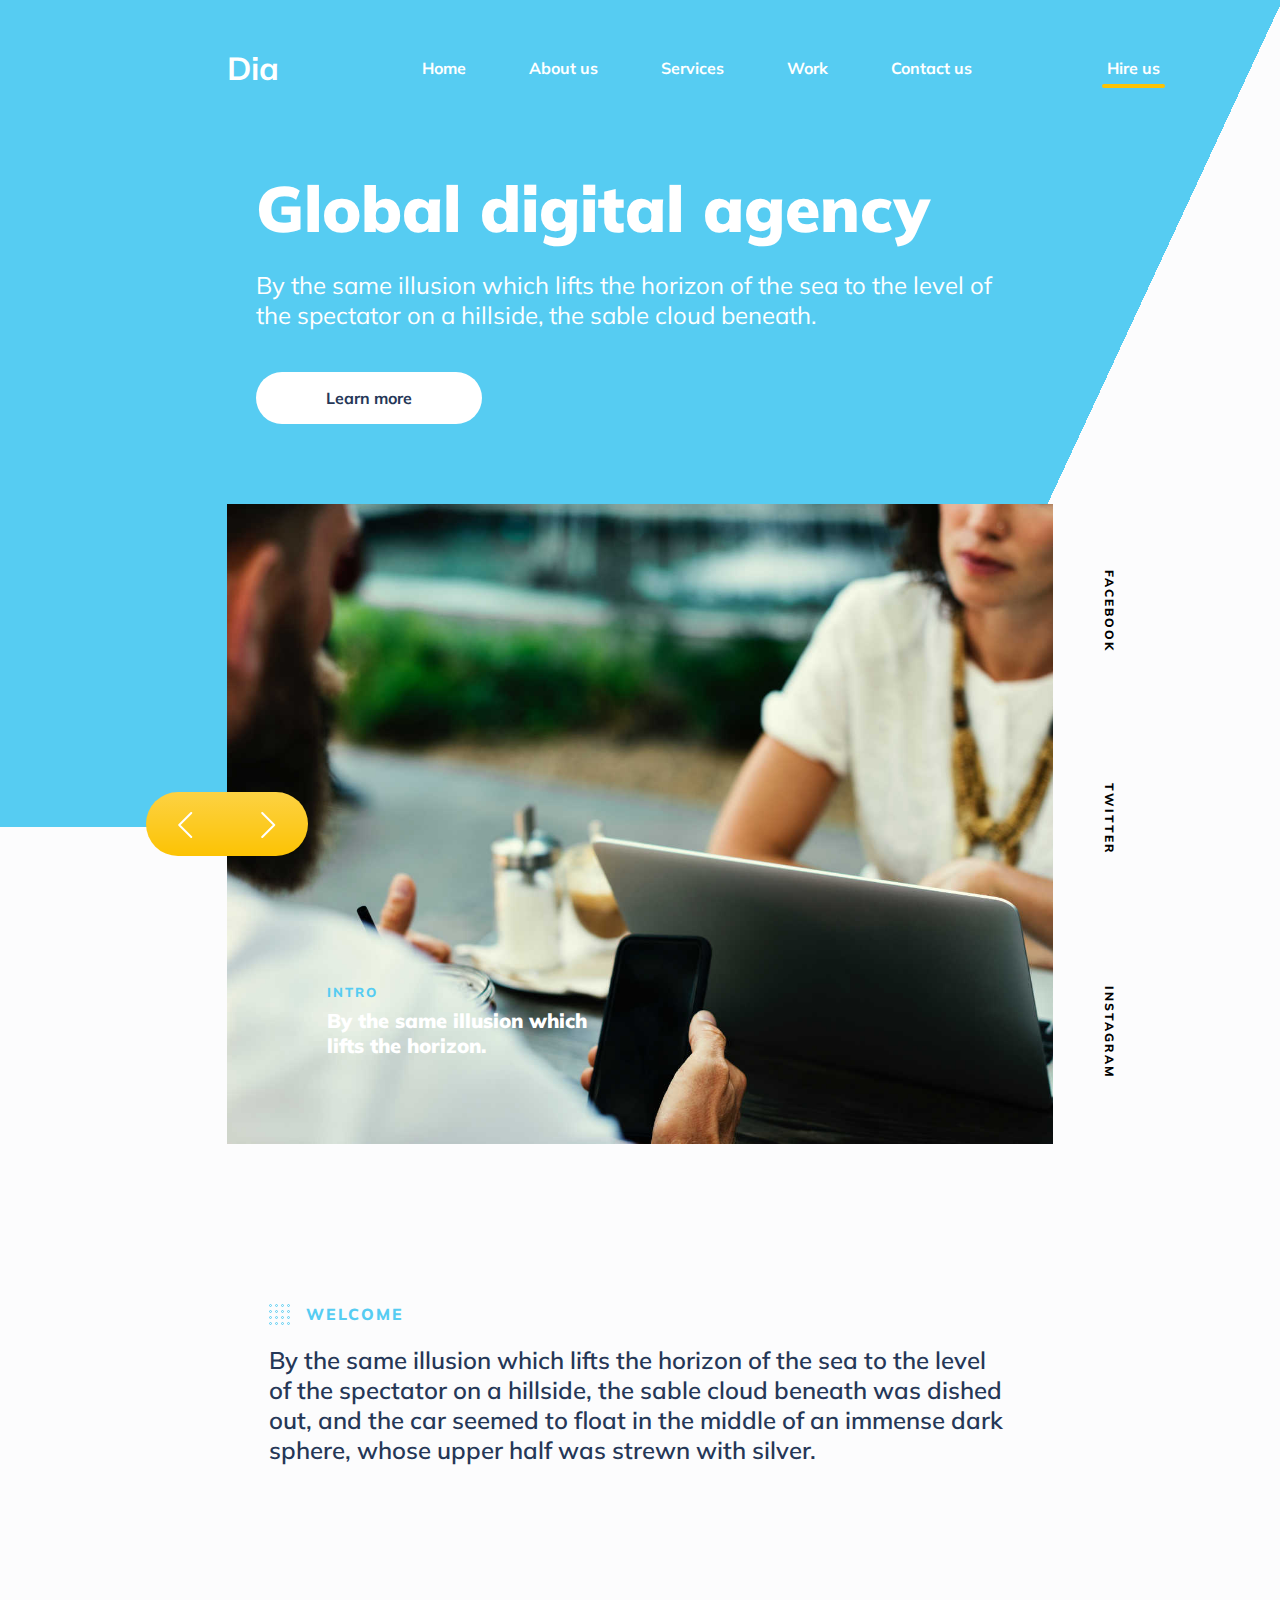
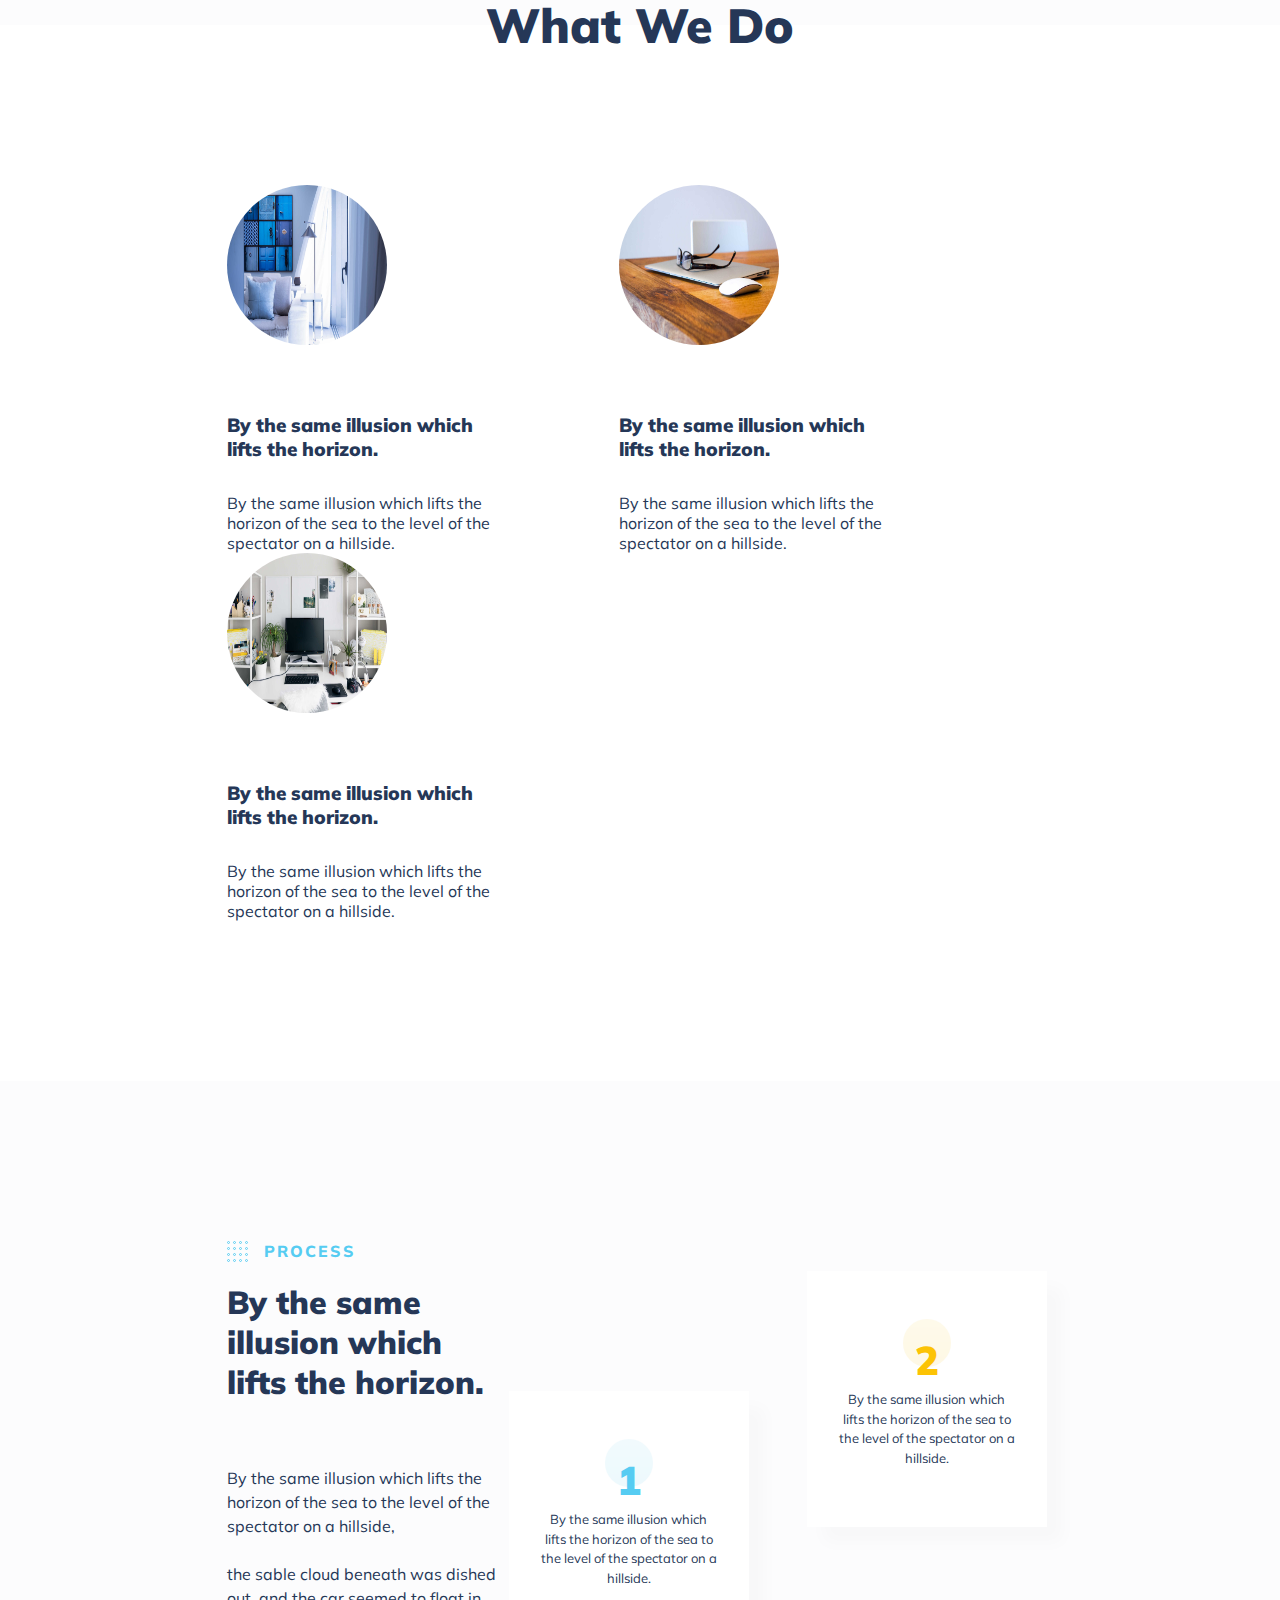
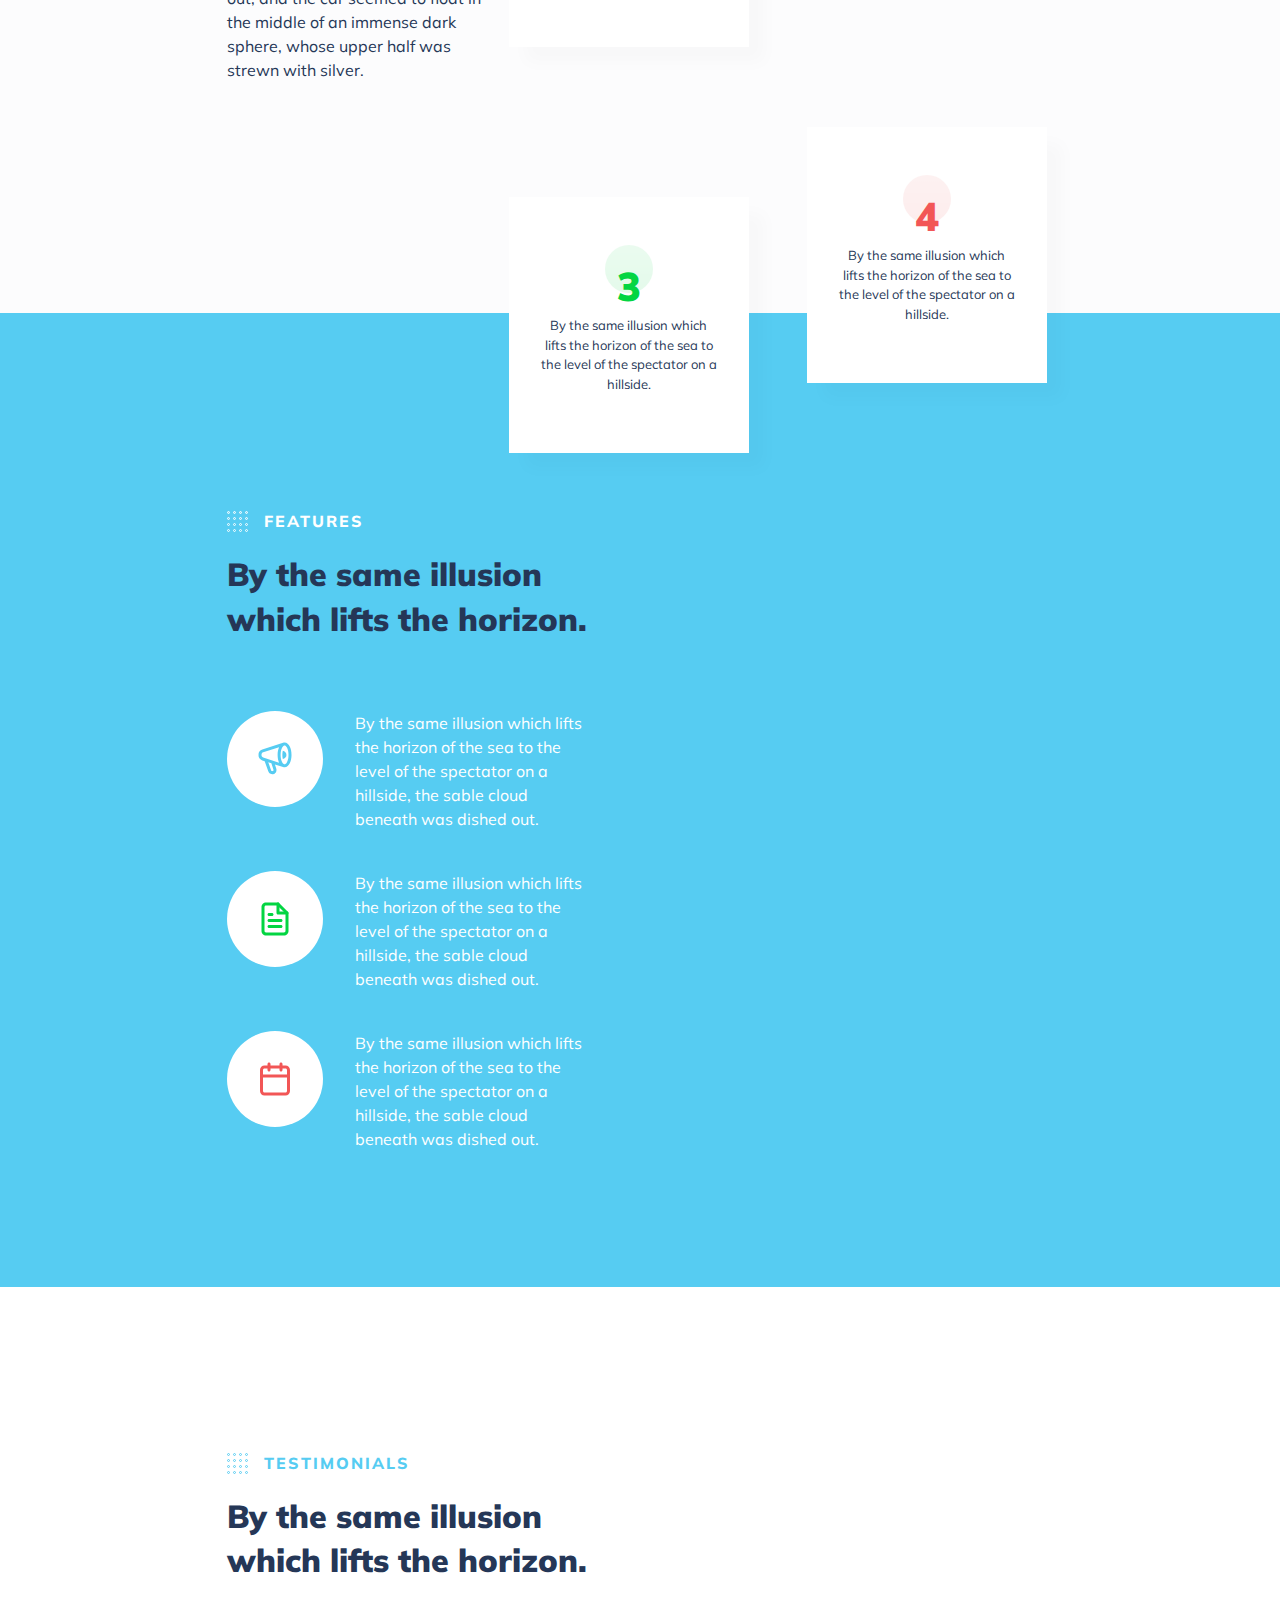
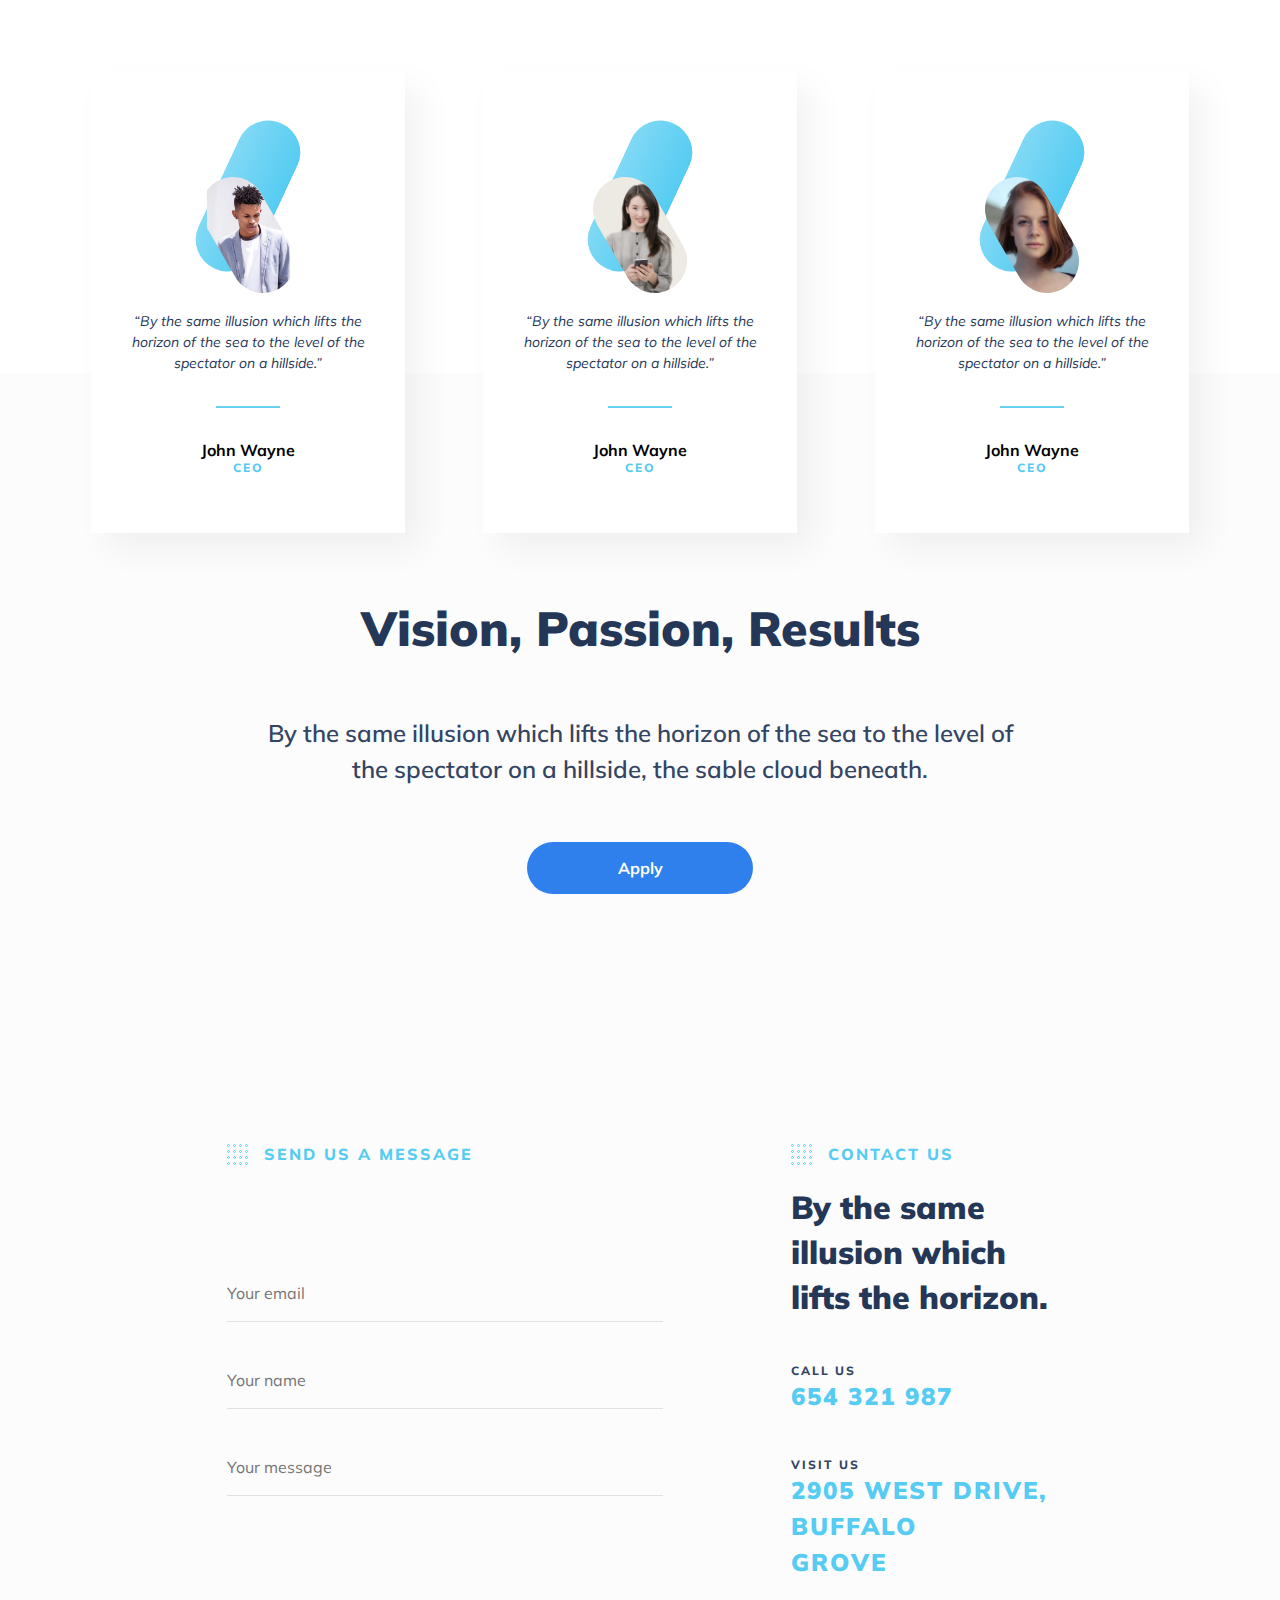
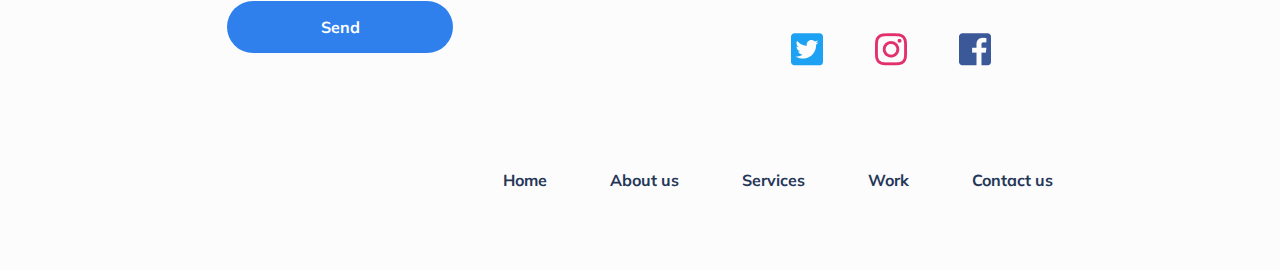
==== commit c3a8a64b: "Updates" ====
--- a/index.html
+++ b/index.html
@@ -72,17 +72,16 @@
           <p class="what-we-do__heading">By the same illusion which lifts the horizon.</p>
           <p class="what-we-do__text">By the same illusion which lifts the horizon of the sea to the level of the spectator on a hillside.</p>
         </div>
-        <div>
+        <div class="what-we-do__card">
           <img src="images/what-we-do/what-we-do-2.jpg" alt="room" class="what-we-do__img">
           <p class="what-we-do__heading">By the same illusion which lifts the horizon.</p>
           <p class="what-we-do__text">By the same illusion which lifts the horizon of the sea to the level of the spectator on a hillside.</p>
         </div>
-        <div>
+        <div class="what-we-do__card">
           <img src="images/what-we-do/what-we-do-3.jpg" alt="room" class="what-we-do__img">
           <p class="what-we-do__heading">By the same illusion which lifts the horizon.</p>
           <p class="what-we-do__text">By the same illusion which lifts the horizon of the sea to the level of the spectator on a hillside.</p>
         </div>
-
       </section>
 
       <section class="process container">
@@ -124,9 +123,9 @@
             <p class="numbers-block__text">By the same illusion which lifts the
               horizon of the sea to the level of the spectator on a hillside.</p>
           </section>
-
-        </div>
-      </section>
+        </div>
+      </section>
+
       <section class="features container">
 
         <div class="heading heading_white">
@@ -153,12 +152,14 @@
         </div>
       </section>
 
-      <section class="testimonials container">
-        <div class="heading">
-          <div class="heading__rectangle"></div>
-          <h2 class="heading__text">Testimonials</h2>
-        </div>
-        <h2 class="testimonials__heading">By the same illusion which lifts the horizon.</h2>
+      <section class="testimonials">
+        <div class="testimonials__container">
+          <div class="heading">
+            <div class="heading__rectangle"></div>
+            <h2 class="heading__text">Testimonials</h2>
+          </div>
+          <h2 class="testimonials__heading">By the same illusion which lifts the horizon.</h2>
+        </div>
         <div class="testimonials__blocks">
 
           <section class="client">
@@ -200,6 +201,7 @@
         </div>
 
       </section>
+
       <section class="vision">
         <h2 class="vision__heading">Vision, Passion, Results</h2>
         <p class="vision__text">By the same illusion which lifts the horizon of the sea to the level of the spectator on a hillside, the sable cloud beneath.</p>
@@ -213,22 +215,41 @@
             <h2 class="heading__text">Send us a message</h2>
           </div>
           <form class="form">
-            <input type="email" placeholder="Your email">
-            <input type="text" placeholder="Your name">
-            <textarea placeholder="Your message"></textarea>
-            <button class="button form__button"></button>
+            <input type="email" placeholder="Your email" class="form__input">
+            <input type="text" placeholder="Your name" class="form__input">
+            <input type="text" placeholder="Your message" class="form__input">
+            <button class="button form__button">Send</button>
           </form>
         </div>
 
-        <div class="contacts__adress">
+        <div class="address">
           <div class="heading">
             <div class="heading__rectangle"></div>
             <h2 class="heading__text">Contact us</h2>
           </div>
-
-        </div>
-
-      </section>
+          <h2 class="address__heading">By the same illusion which lifts the horizon.</h2>
+          <p class="address__text">Call us</p>
+            <a href="tel:654321987" class="address__link">654 321 987</a>
+          <p class="address__text">Visit us</p>
+          <a href="#" class="address__link">2905 West Drive, Buffalo Grove</a>
+          <div class="address__media">
+          <a href="#"><img src="images/media/icon_twitter.png" alt="twitter"></a>
+          <a href="#"><img src="images/media/icon_instagram.png" alt="instagram"></a>
+          <a href="#"><img src="images/media/icon_facebook.png" alt="facebook"></a>
+          </div>
+        </div>
+      </section>
+      <footer class="footer container">
+        <nav class="nav footer_nav">
+          <ul class="nav__list">
+            <li class="nav__item"><a href="#" class="nav__link">Home</a></li>
+            <li class="nav__item"><a href="#" class="nav__link">About us</a></li>
+            <li class="nav__item"><a href="#" class="nav__link">Services</a></li>
+            <li class="nav__item"><a href="#" class="nav__link">Work</a></li>
+            <li class="nav__item"><a href="#" class="nav__link">Contact us</a></li>
+          </ul>
+        </nav>
+      </footer>
 
     </body>
 </html>
--- a/styles/main.css
+++ b/styles/main.css
@@ -112,6 +112,9 @@
   padding: 16px 65px;
   font-weight: bold;
   border-radius: 64px; }
+  .button:hover {
+    cursor: pointer;
+    background-color: #fcc304; }
 
 .slider {
   margin-top: 80px;
@@ -214,12 +217,19 @@
 
 .what-we-do {
   background-color: white;
-  display: grid;
-  grid-template-columns: repeat(3, 264px);
-  grid-column-gap: 128px;
+  display: -webkit-box;
+  display: -ms-flexbox;
+  display: flex;
+  -ms-flex-wrap: wrap;
+      flex-wrap: wrap;
   padding: 160px 0;
   color: #253757;
   position: relative; }
+  .what-we-do__card {
+    width: 264px;
+    margin-right: 128px; }
+  .what-we-do__card:last-child {
+    margin-right: 0; }
   .what-we-do__name {
     position: absolute;
     font-weight: 900;
@@ -362,6 +372,7 @@
   position: relative;
   background-color: white; }
   .testimonials__blocks {
+    width: 100%;
     position: absolute;
     top: 384px;
     display: -webkit-box;
@@ -369,10 +380,9 @@
     display: flex;
     -ms-flex-wrap: wrap;
         flex-wrap: wrap;
-    -webkit-box-pack: space-evenly;
-        -ms-flex-pack: space-evenly;
-            justify-content: space-evenly;
-    margin: auto; }
+    -webkit-box-pack: center;
+        -ms-flex-pack: center;
+            justify-content: center; }
   .testimonials__heading {
     font-weight: 900;
     font-size: 32px;
@@ -380,6 +390,8 @@
     color: #253757;
     margin-bottom: 86px;
     width: 362px; }
+  .testimonials__container {
+    padding-left: 227px; }
 
 .client {
   position: relative;
@@ -391,6 +403,8 @@
   -webkit-box-sizing: border-box;
           box-sizing: border-box;
   margin-right: 78px; }
+  .client:last-child {
+    margin-right: 0; }
   .client__decor {
     position: absolute;
     left: calc(50% - 80px);
@@ -473,7 +487,9 @@
 .contacts {
   padding-top: 100px;
   display: grid;
-  grid-template-columns: 2fr 1fr; }
+  grid-template-columns: 5fr 3fr;
+  grid-column-gap: 128px;
+  padding-bottom: 100px; }
 
 .form {
   display: -webkit-box;
@@ -482,7 +498,60 @@
   -webkit-box-orient: vertical;
   -webkit-box-direction: normal;
       -ms-flex-direction: column;
-          flex-direction: column; }
+          flex-direction: column;
+  margin-top: 100px; }
+  .form__input {
+    background-color: #fcfcfd;
+    border-bottom: 1px solid #e1e1e1;
+    padding: 18px 0;
+    margin-bottom: 30px; }
+  .form__button {
+    width: 226px;
+    background-color: #2f80ed;
+    color: white;
+    margin-top: 75px; }
+
+.address__heading {
+  font-weight: 900;
+  font-size: 32px;
+  color: #253757;
+  line-height: 1.4; }
+
+.address__text {
+  font-weight: 800;
+  font-size: 12px;
+  letter-spacing: 2px;
+  text-transform: uppercase;
+  color: #334563;
+  margin-top: 43px; }
+
+.address__link {
+  font-weight: 900;
+  font-size: 24px;
+  line-height: 1.5;
+  letter-spacing: 2px;
+  text-transform: uppercase;
+  color: #56ccf2; }
+
+.address__media {
+  margin-top: 53px; }
+
+.address a {
+  margin-right: 48px; }
+
+.footer {
+  height: 100px;
+  display: -webkit-box;
+  display: -ms-flexbox;
+  display: flex;
+  -webkit-box-pack: end;
+      -ms-flex-pack: end;
+          justify-content: flex-end; }
+  .footer .nav__link {
+    color: #253757;
+    font-weight: bold; }
+  .footer .nav__list li:last-of-type a {
+    margin: 0; }
 
 body {
   background-color: #fcfcfd; }
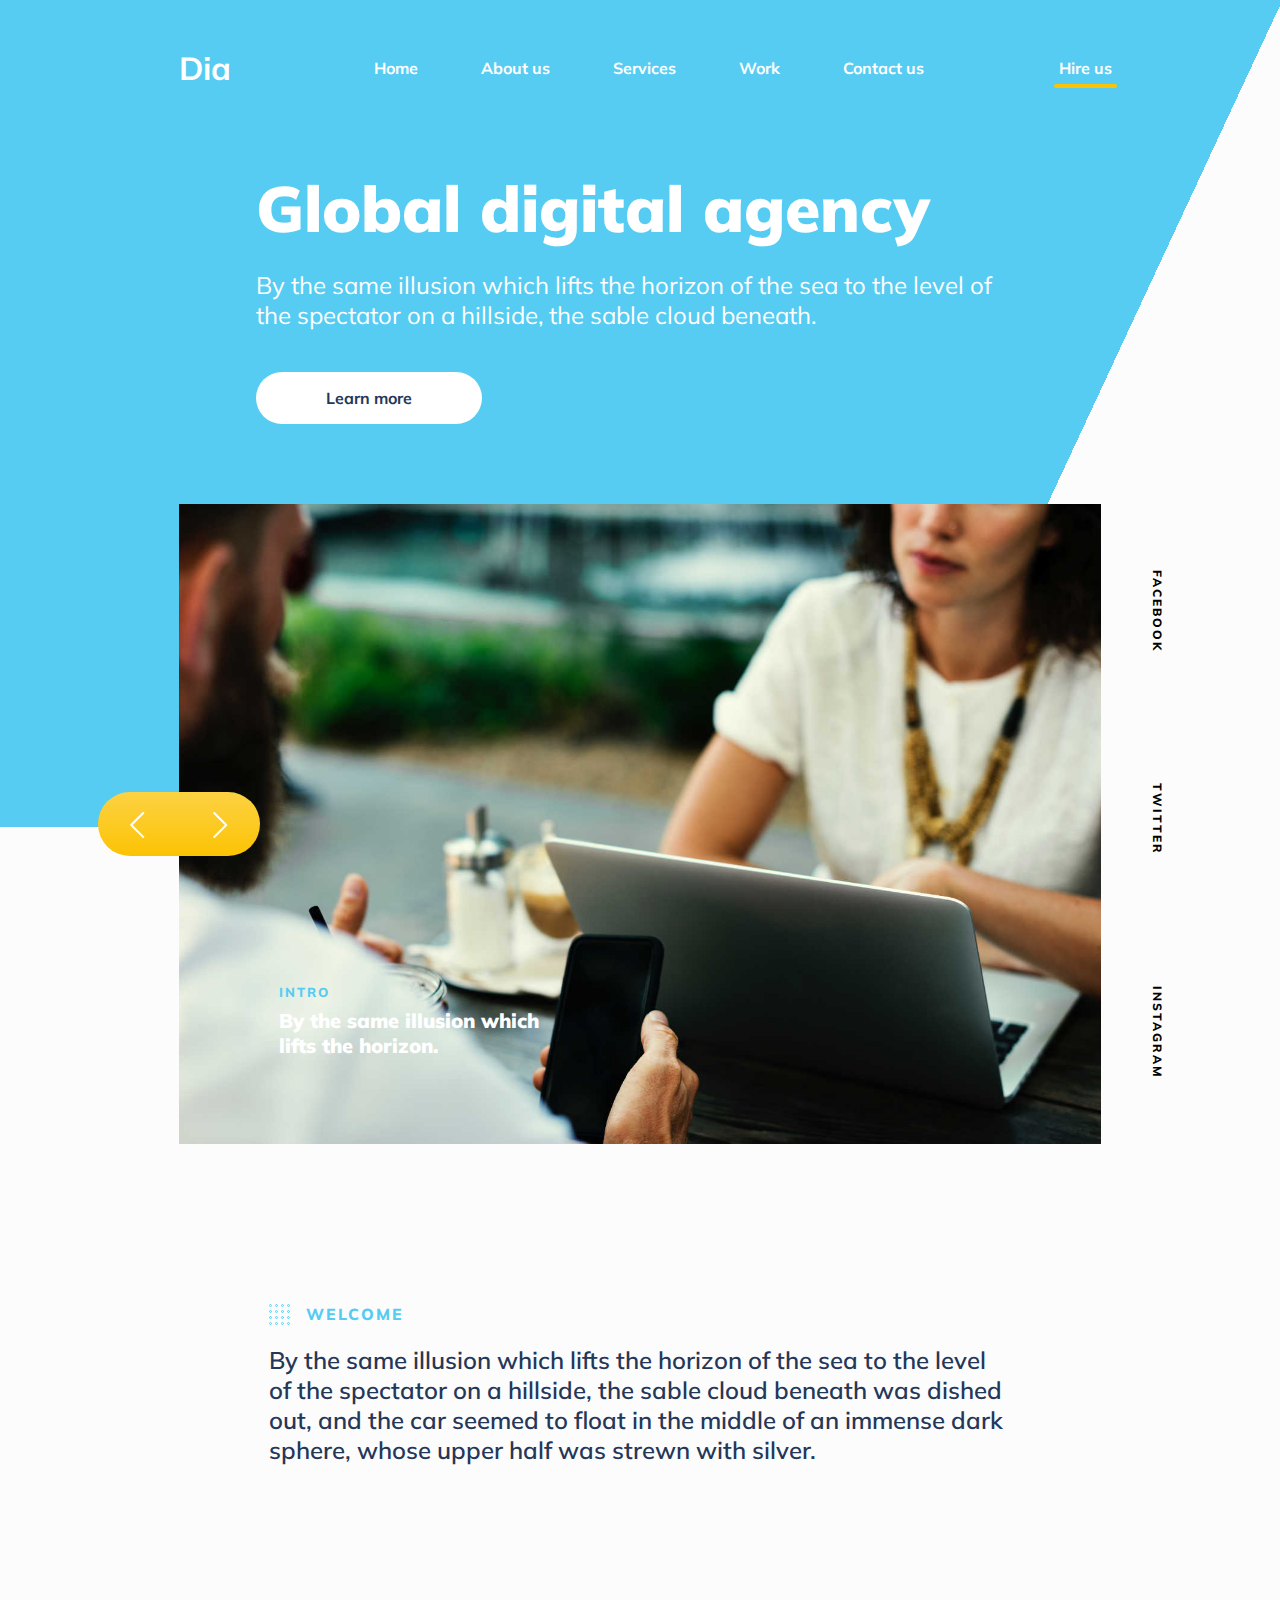
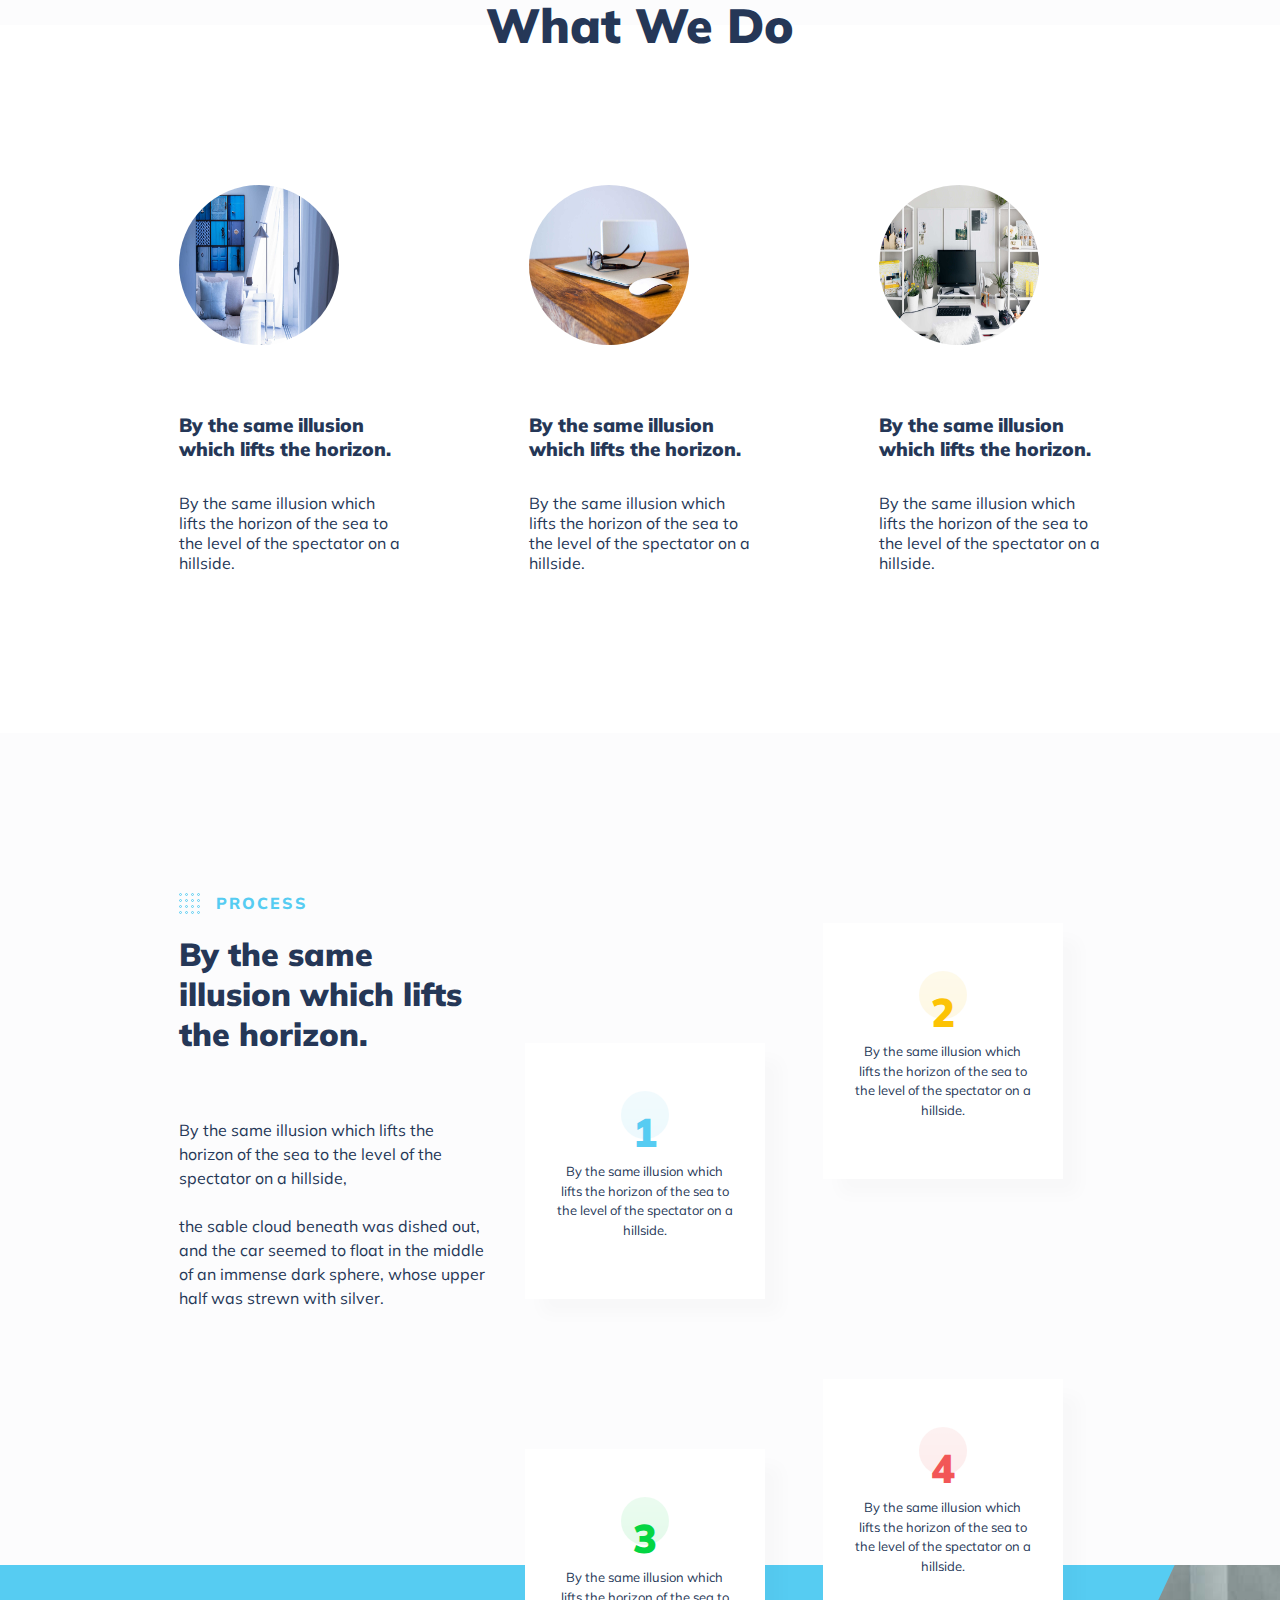
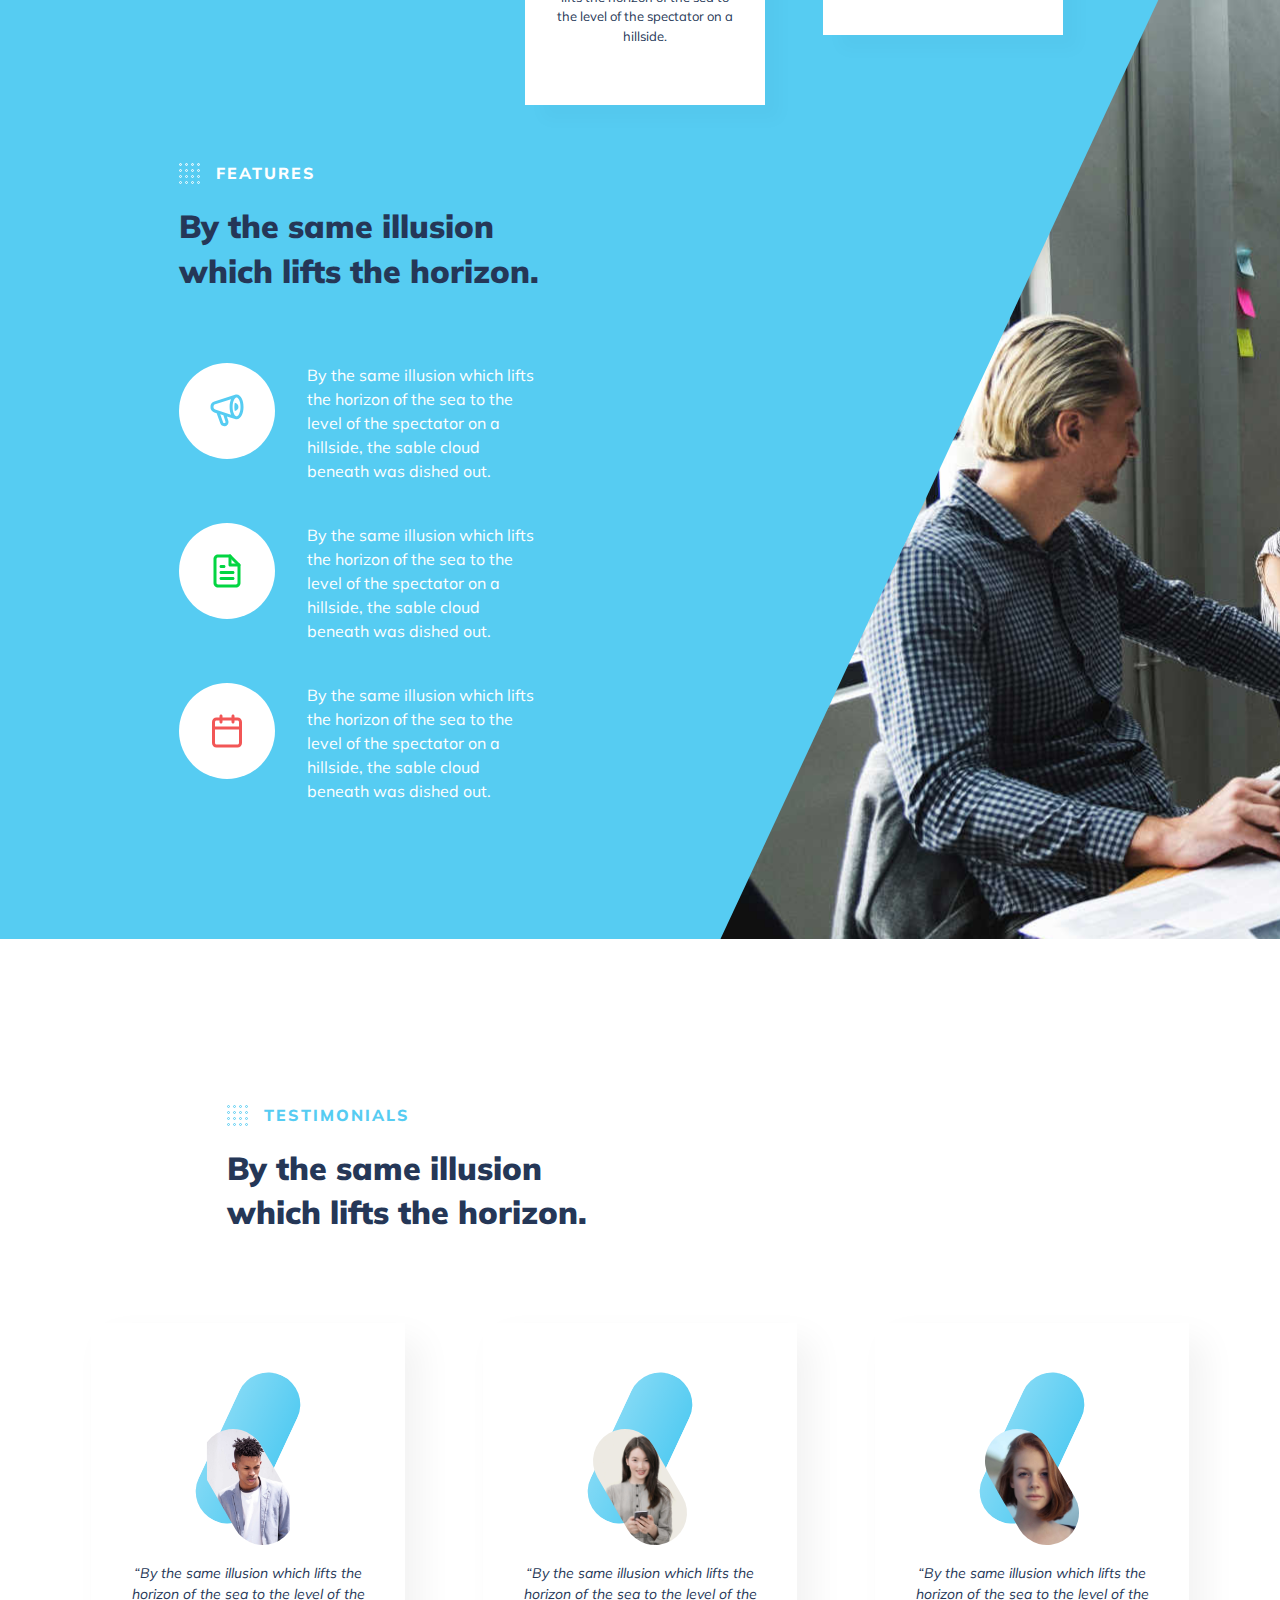
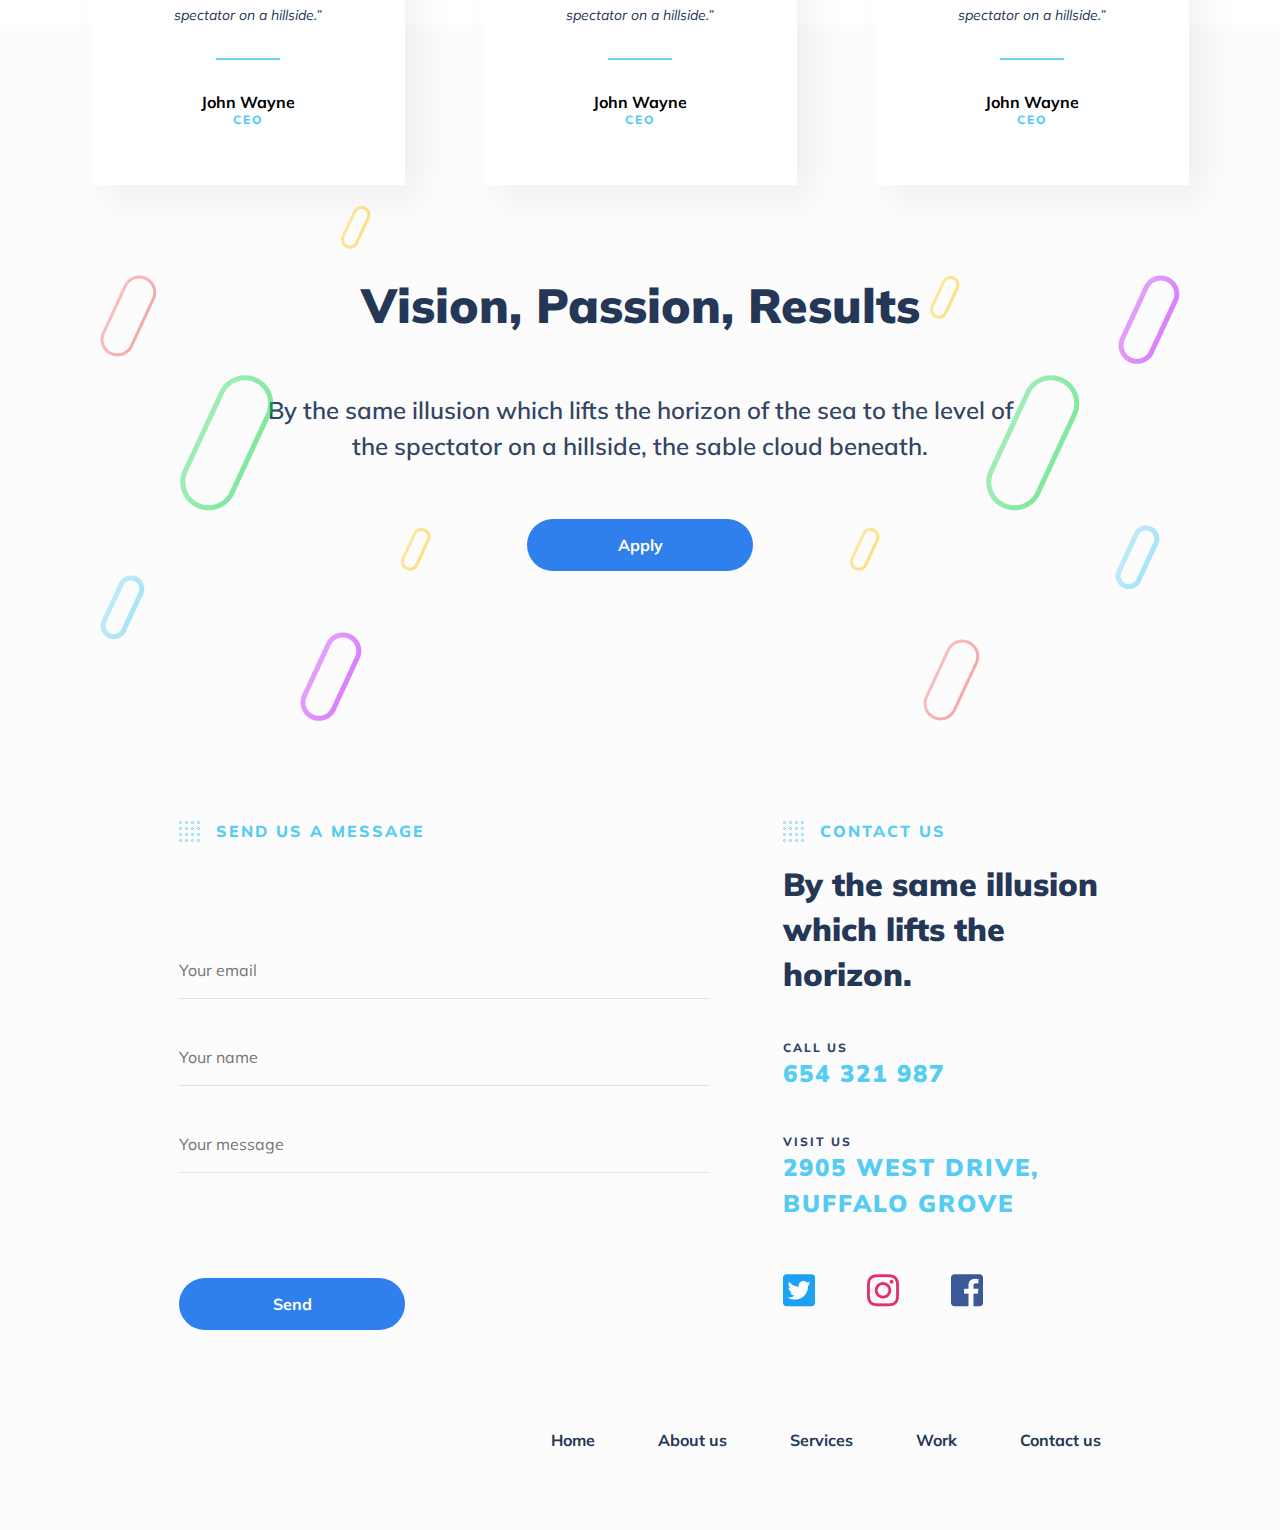
==== commit 06c3a168: "Updates" ====
--- a/index.html
+++ b/index.html
@@ -128,6 +128,10 @@
 
       <section class="features container">
 
+        <div class="features__decor">
+          <img src="images/features/features-bg.jpg" alt="people">
+        </div>
+
         <div class="heading heading_white">
           <div class="heading__rectangle"></div>
           <h2 class="heading__text">Features</h2>
@@ -203,6 +207,21 @@
       </section>
 
       <section class="vision">
+        <div class="vision__background">
+          <img src="images/vision/oval_red.png" class="vision__oval vision__oval-1" alt="oval">
+          <img src="images/vision/oval_green.png" class="vision__oval vision__oval-2" alt="oval">
+          <img src="images/vision/oval_yellow.png" class="vision__oval vision__oval-3" alt="oval">
+          <img src="images/vision/oval_blue.png" class="vision__oval vision__oval-4" alt="oval">
+          <img src="images/vision/oval_purple.png" class="vision__oval vision__oval-5" alt="oval">
+          <img src="images/vision/oval_yellow.png" class="vision__oval vision__oval-6" alt="oval">
+
+          <img src="images/vision/oval_purple.png" class="vision__oval vision__oval-7" alt="oval">
+          <img src="images/vision/oval_green.png" class="vision__oval vision__oval-8" alt="oval">
+          <img src="images/vision/oval_yellow.png" class="vision__oval vision__oval-9" alt="oval">
+          <img src="images/vision/oval_blue.png" class="vision__oval vision__oval-10" alt="oval">
+          <img src="images/vision/oval_red.png" class="vision__oval vision__oval-11" alt="oval">
+          <img src="images/vision/oval_yellow.png" class="vision__oval vision__oval-12" alt="oval">
+        </div>
         <h2 class="vision__heading">Vision, Passion, Results</h2>
         <p class="vision__text">By the same illusion which lifts the horizon of the sea to the level of the spectator on a hillside, the sable cloud beneath.</p>
         <button class="button vision__button">Apply</button>
--- a/styles/main.css
+++ b/styles/main.css
@@ -19,6 +19,9 @@
   border-width: 0;
   text-decoration: none; }
 
+a:hover {
+  color: #fcc304; }
+
 .header {
   margin-bottom: 80px; }
   .header__top {
@@ -78,7 +81,7 @@
   font-weight: bold;
   margin-right: 63px; }
 
-@media screen and (max-width: 999px) {
+@media screen and (max-width: 1000px) {
   .nav__list {
     -webkit-box-orient: vertical;
     -webkit-box-direction: normal;
@@ -220,8 +223,6 @@
   display: -webkit-box;
   display: -ms-flexbox;
   display: flex;
-  -ms-flex-wrap: wrap;
-      flex-wrap: wrap;
   padding: 160px 0;
   color: #253757;
   position: relative; }
@@ -288,7 +289,8 @@
   -webkit-box-sizing: border-box;
           box-sizing: border-box;
   position: relative;
-  top: 150px; }
+  top: 150px;
+  z-index: 1; }
   .numbers-block__circle {
     width: 48px;
     height: 48px;
@@ -335,7 +337,22 @@
 
 .features {
   padding: 198px 0 160px;
-  background-color: #56ccf2; }
+  background-color: #56ccf2;
+  position: relative;
+  overflow: hidden; }
+  .features__decor {
+    position: absolute;
+    top: 0;
+    left: 400px;
+    bottom: 0;
+    width: 1908px;
+    height: 563px;
+    -webkit-transform: rotate(-65deg);
+            transform: rotate(-65deg);
+    overflow: hidden; }
+    .features__decor img {
+      -webkit-transform: rotate(65deg);
+              transform: rotate(65deg); }
   .features__heading {
     font-weight: 900;
     font-size: 32px;
@@ -402,7 +419,8 @@
   width: 314px;
   -webkit-box-sizing: border-box;
           box-sizing: border-box;
-  margin-right: 78px; }
+  margin-right: 78px;
+  z-index: 1; }
   .client:last-child {
     margin-right: 0; }
   .client__decor {
@@ -463,9 +481,10 @@
 
 .vision {
   background-color: #fcfcfd;
-  padding-top: 225px;
+  padding-top: 250px;
   padding-bottom: 150px;
-  text-align: center; }
+  text-align: center;
+  position: relative; }
   .vision__heading {
     font-weight: 900;
     font-size: 48px;
@@ -483,12 +502,49 @@
     color: white;
     width: 226px;
     margin-top: 55px; }
+  .vision__backgound {
+    width: 100%; }
+  .vision__oval {
+    position: absolute; }
+  .vision__oval-1 {
+    left: 100px; }
+  .vision__oval-2 {
+    top: 350px;
+    left: 180px; }
+  .vision__oval-3 {
+    top: 180px;
+    left: 340px; }
+  .vision__oval-4 {
+    left: 100px;
+    top: 550px; }
+  .vision__oval-5 {
+    bottom: 0;
+    left: 300px; }
+  .vision__oval-6 {
+    bottom: 150px;
+    left: 400px; }
+  .vision__oval-7 {
+    right: 100px; }
+  .vision__oval-8 {
+    top: 350px;
+    right: 200px; }
+  .vision__oval-9 {
+    right: 320px; }
+  .vision__oval-10 {
+    right: 120px;
+    top: 500px; }
+  .vision__oval-11 {
+    bottom: 0;
+    right: 300px; }
+  .vision__oval-12 {
+    bottom: 150px;
+    right: 400px; }
 
 .contacts {
   padding-top: 100px;
   display: grid;
   grid-template-columns: 5fr 3fr;
-  grid-column-gap: 128px;
+  grid-column-gap: 8%;
   padding-bottom: 100px; }
 
 .form {
@@ -564,7 +620,7 @@
   z-index: -1; }
 
 .container {
-  padding-left: 227px;
-  padding-right: 227px; }
+  padding-left: 14%;
+  padding-right: 14%; }
 
 /*# sourceMappingURL=main.css.map */
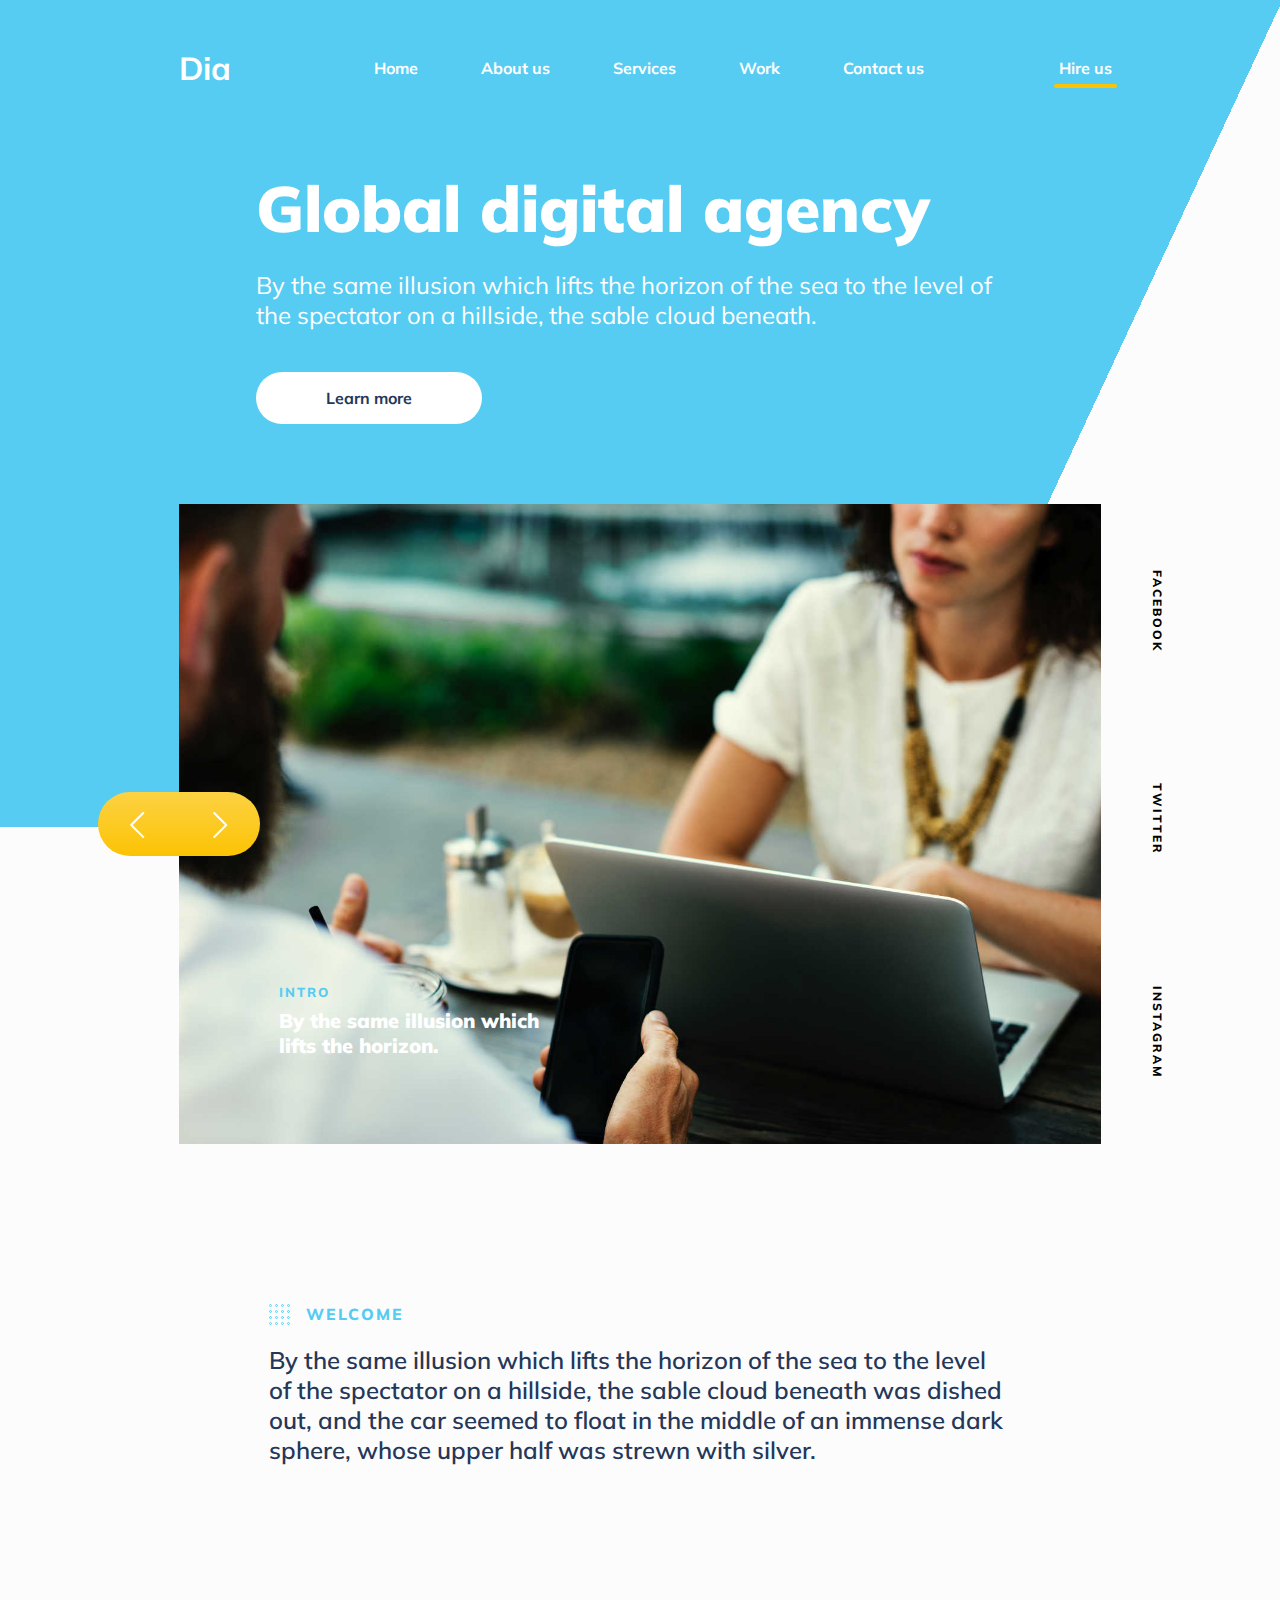
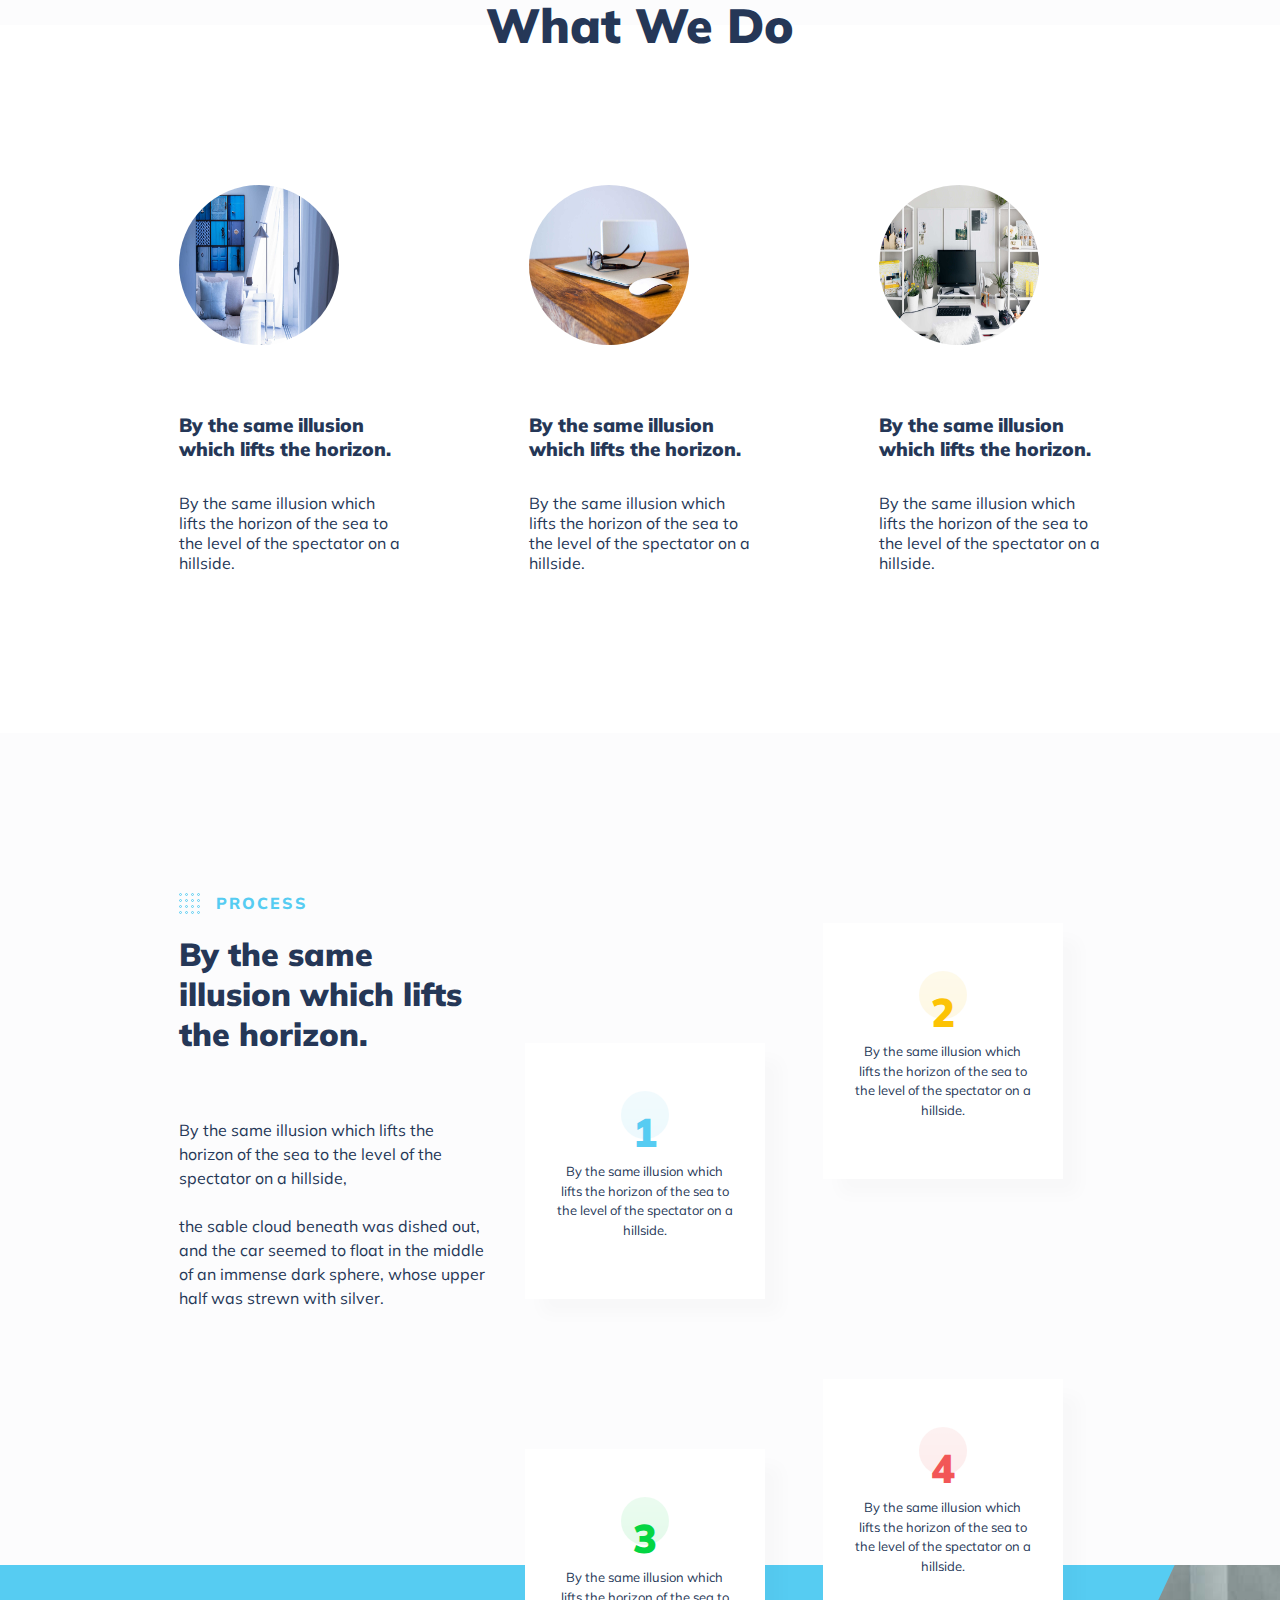
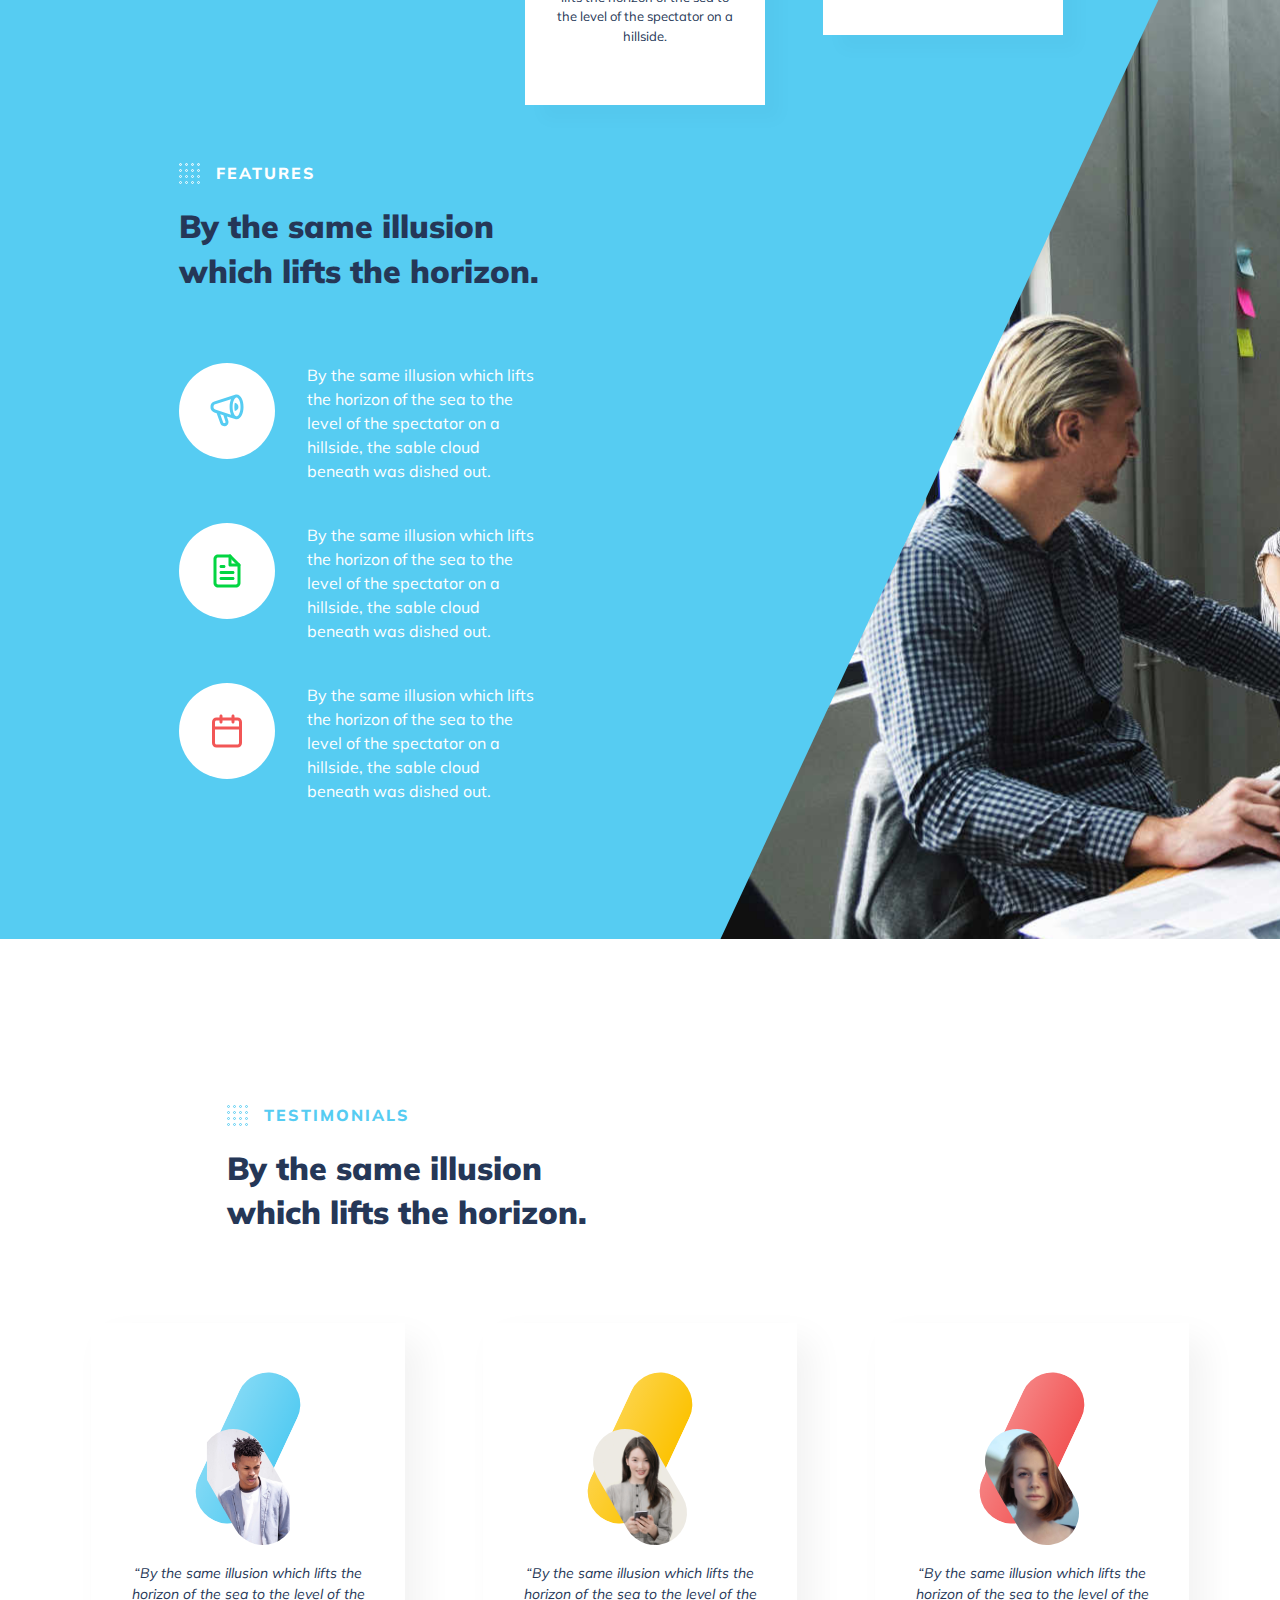
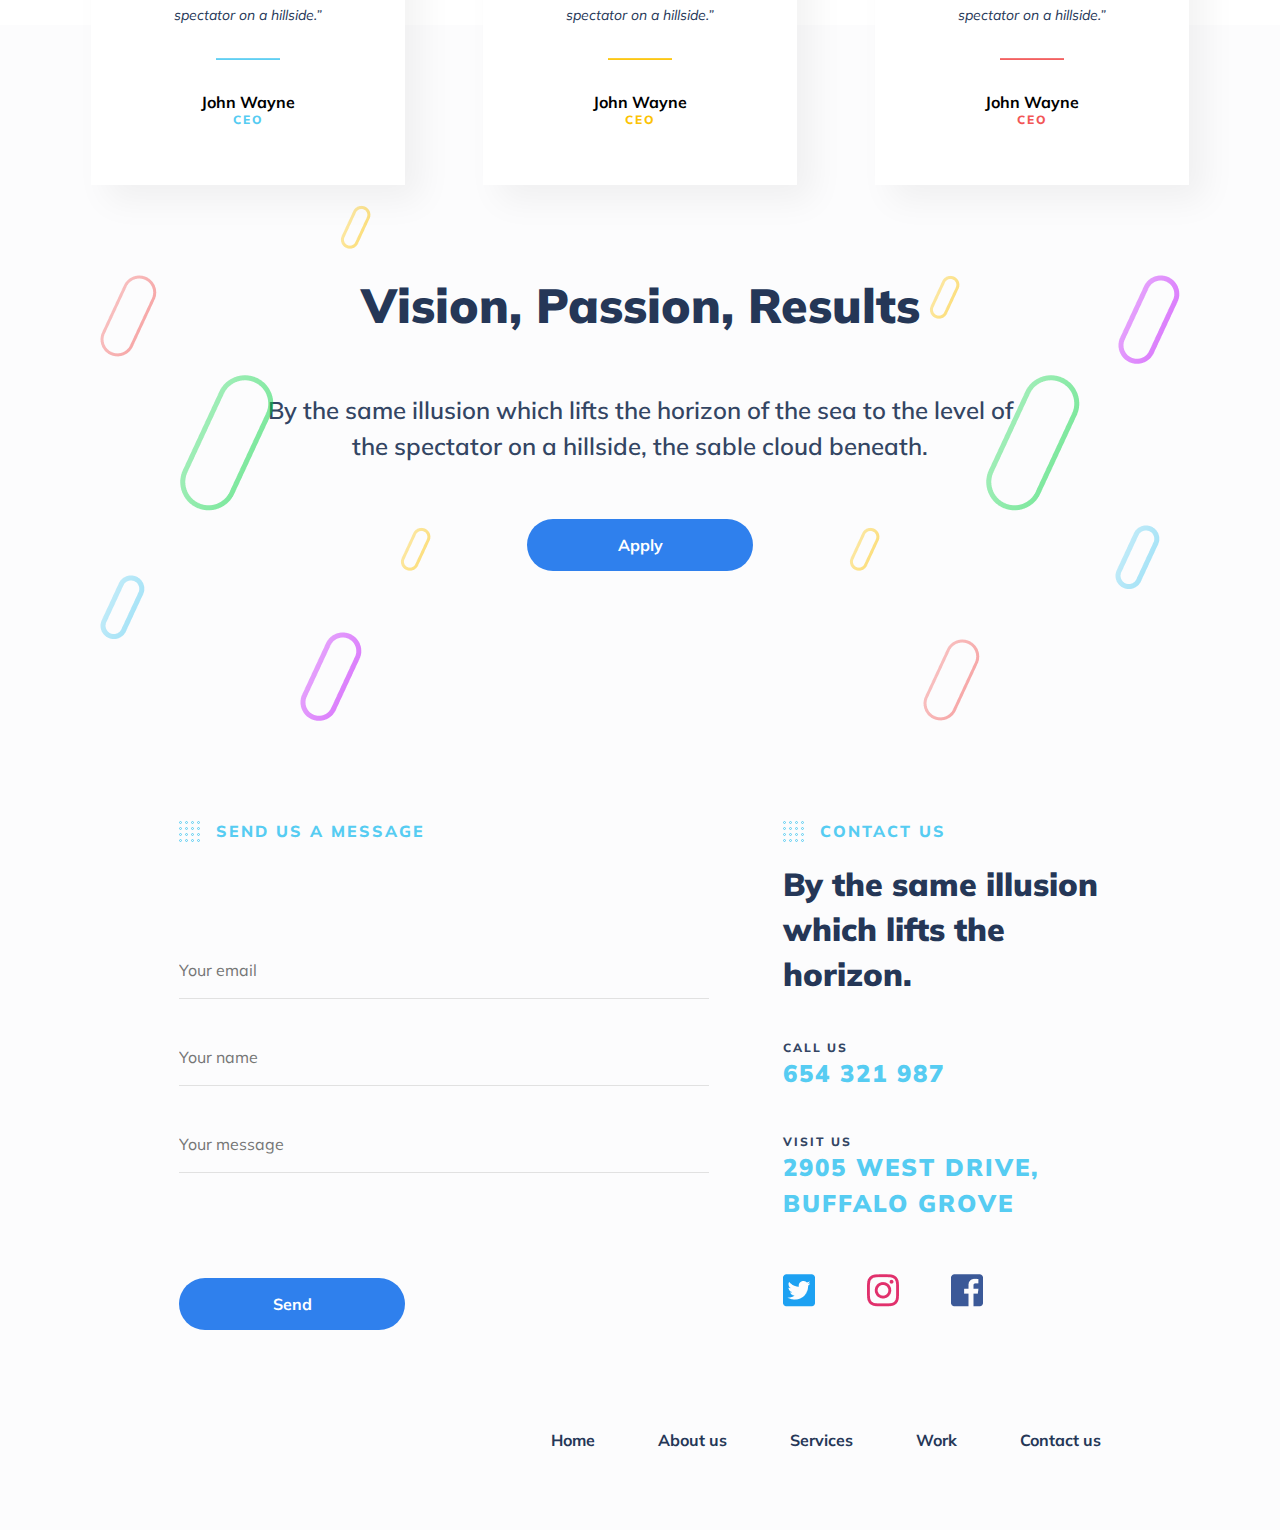
==== commit e657b3c0: "Updates" ====
--- a/index.html
+++ b/index.html
@@ -178,7 +178,7 @@
             </div>
           </section>
 
-          <section class="client">
+          <section class="client client-yellow">
             <div class="client__decor"></div>
             <div class="client__photo">
               <img src="images/testimonials/testimonial-ava-2.jpg" alt="John Wayne" class="client__img">
@@ -190,7 +190,7 @@
             </div>
           </section>
 
-          <section class="client">
+          <section class="client client-red">
             <div class="client__decor"></div>
             <div class="client__photo">
               <img src="images/testimonials/testimonial-ava-3.jpg" alt="John Wayne" class="client__img">
--- a/styles/main.css
+++ b/styles/main.css
@@ -478,6 +478,18 @@
     font-size: 12px;
     letter-spacing: 2px;
     color: #56ccf2; }
+  .client-red .client__decor,
+  .client-red .client__about::before {
+    background: -webkit-gradient(linear, left top, left bottom, from(rgba(255, 255, 255, 0.25)), to(rgba(255, 255, 255, 0))), #f25656;
+    background: linear-gradient(180deg, rgba(255, 255, 255, 0.25) 0%, rgba(255, 255, 255, 0) 100%), #f25656; }
+  .client-red .client__position {
+    color: #f25656; }
+  .client-yellow .client__decor,
+  .client-yellow .client__about::before {
+    background: -webkit-gradient(linear, left top, left bottom, from(rgba(255, 255, 255, 0.25)), to(rgba(255, 255, 255, 0))), #fcc304;
+    background: linear-gradient(180deg, rgba(255, 255, 255, 0.25) 0%, rgba(255, 255, 255, 0) 100%), #fcc304; }
+  .client-yellow .client__position {
+    color: #fcc304; }
 
 .vision {
   background-color: #fcfcfd;
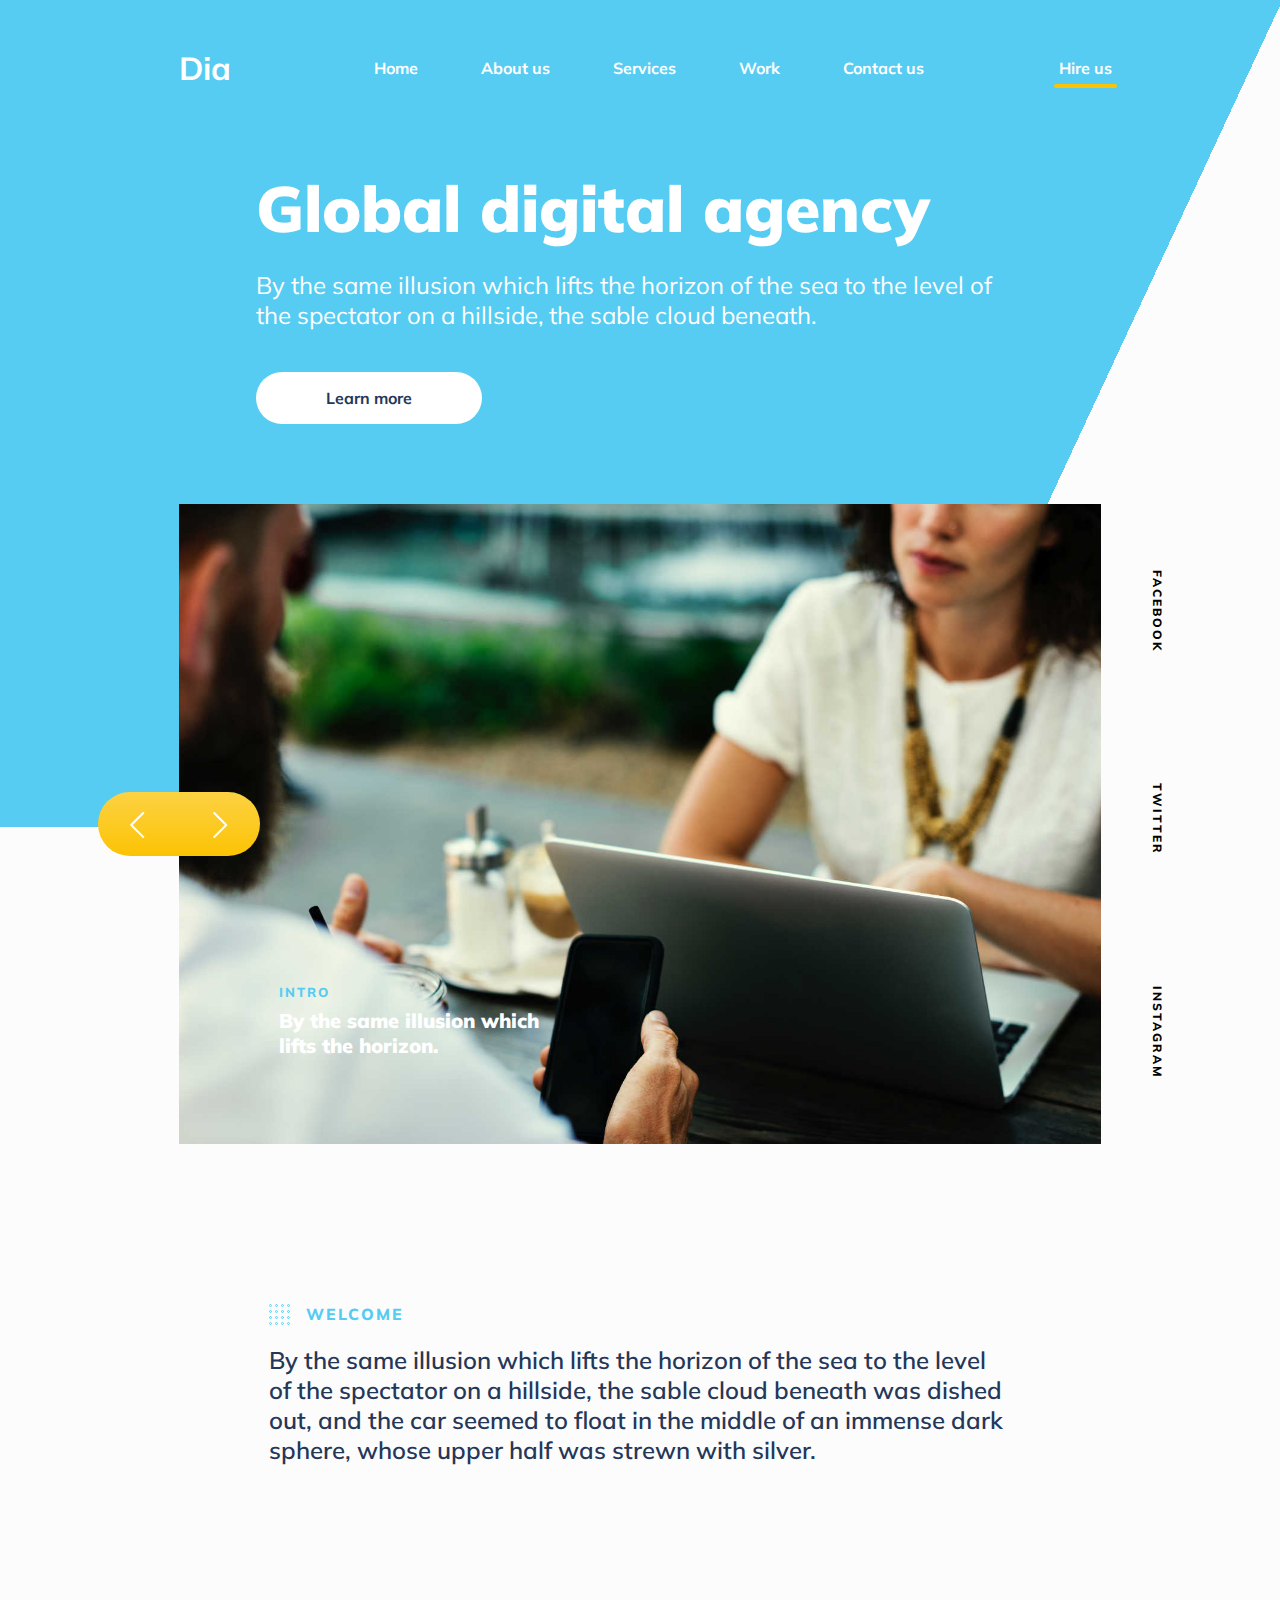
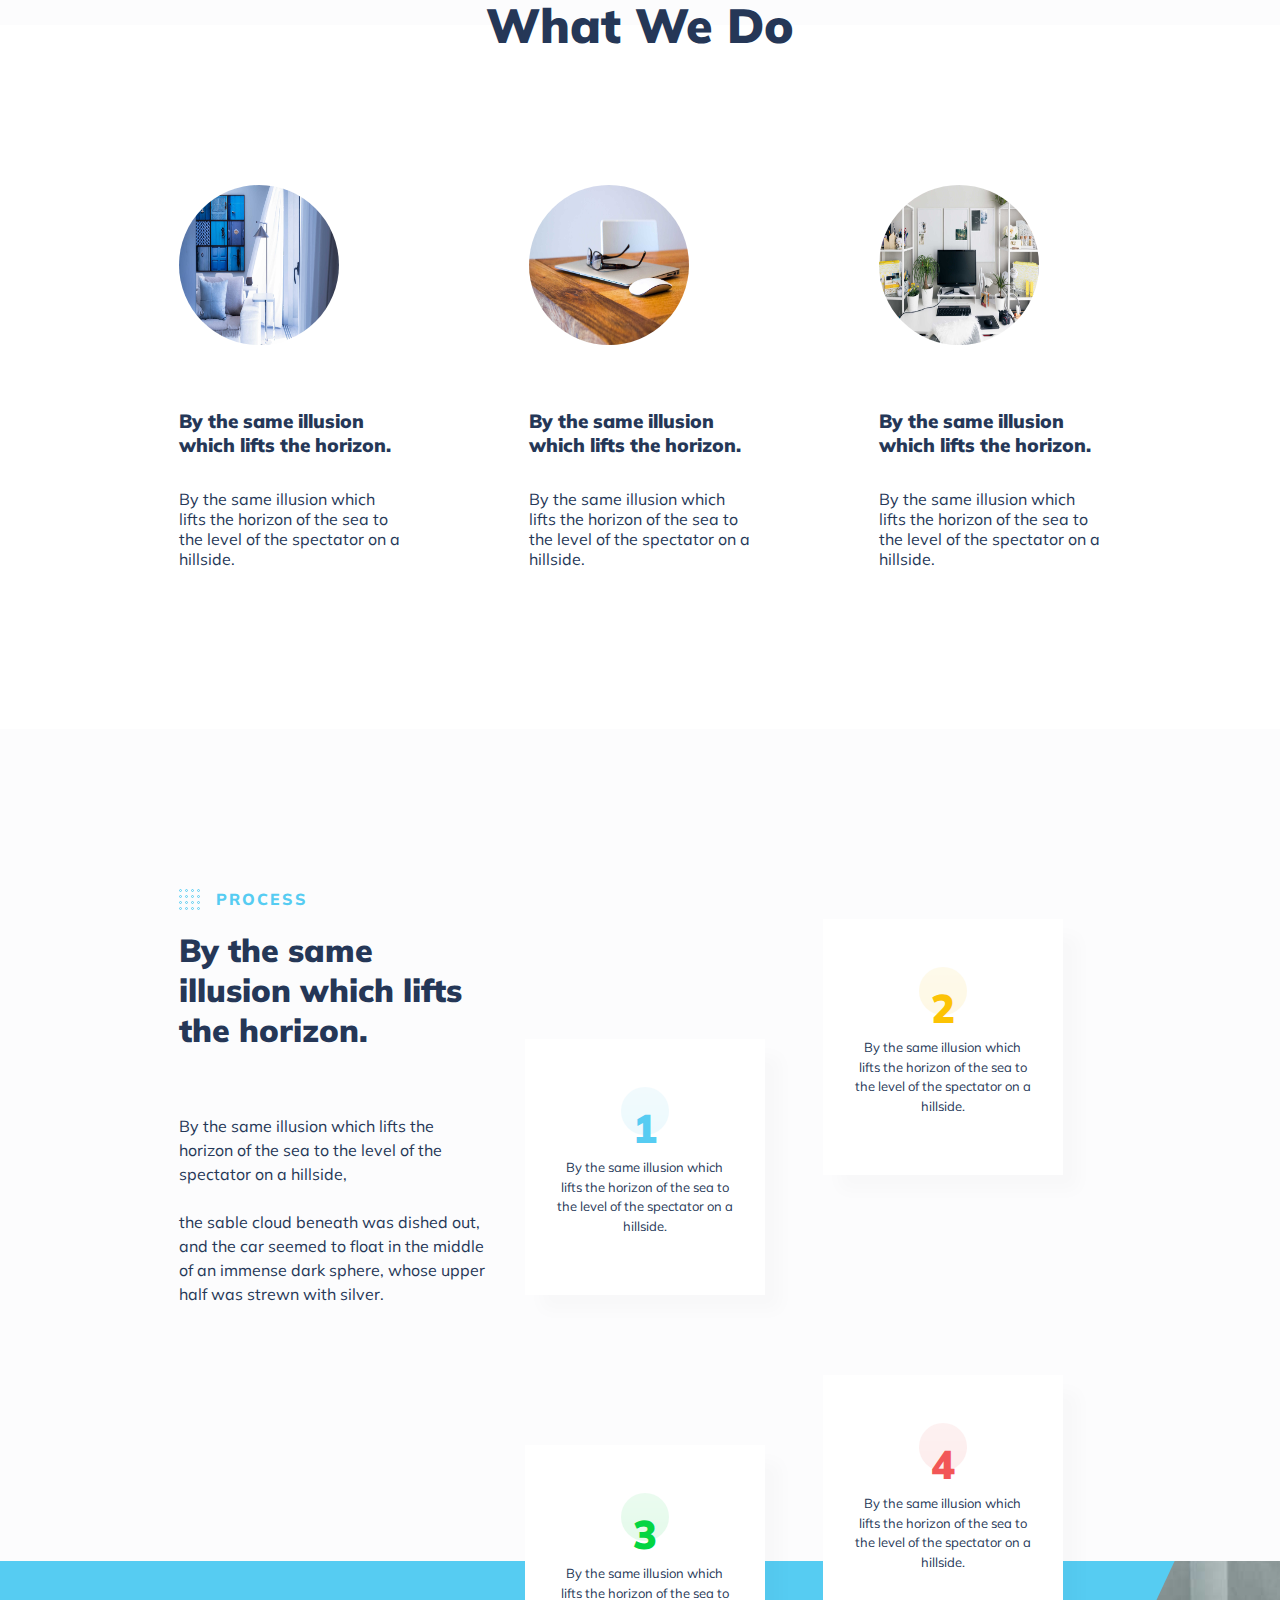
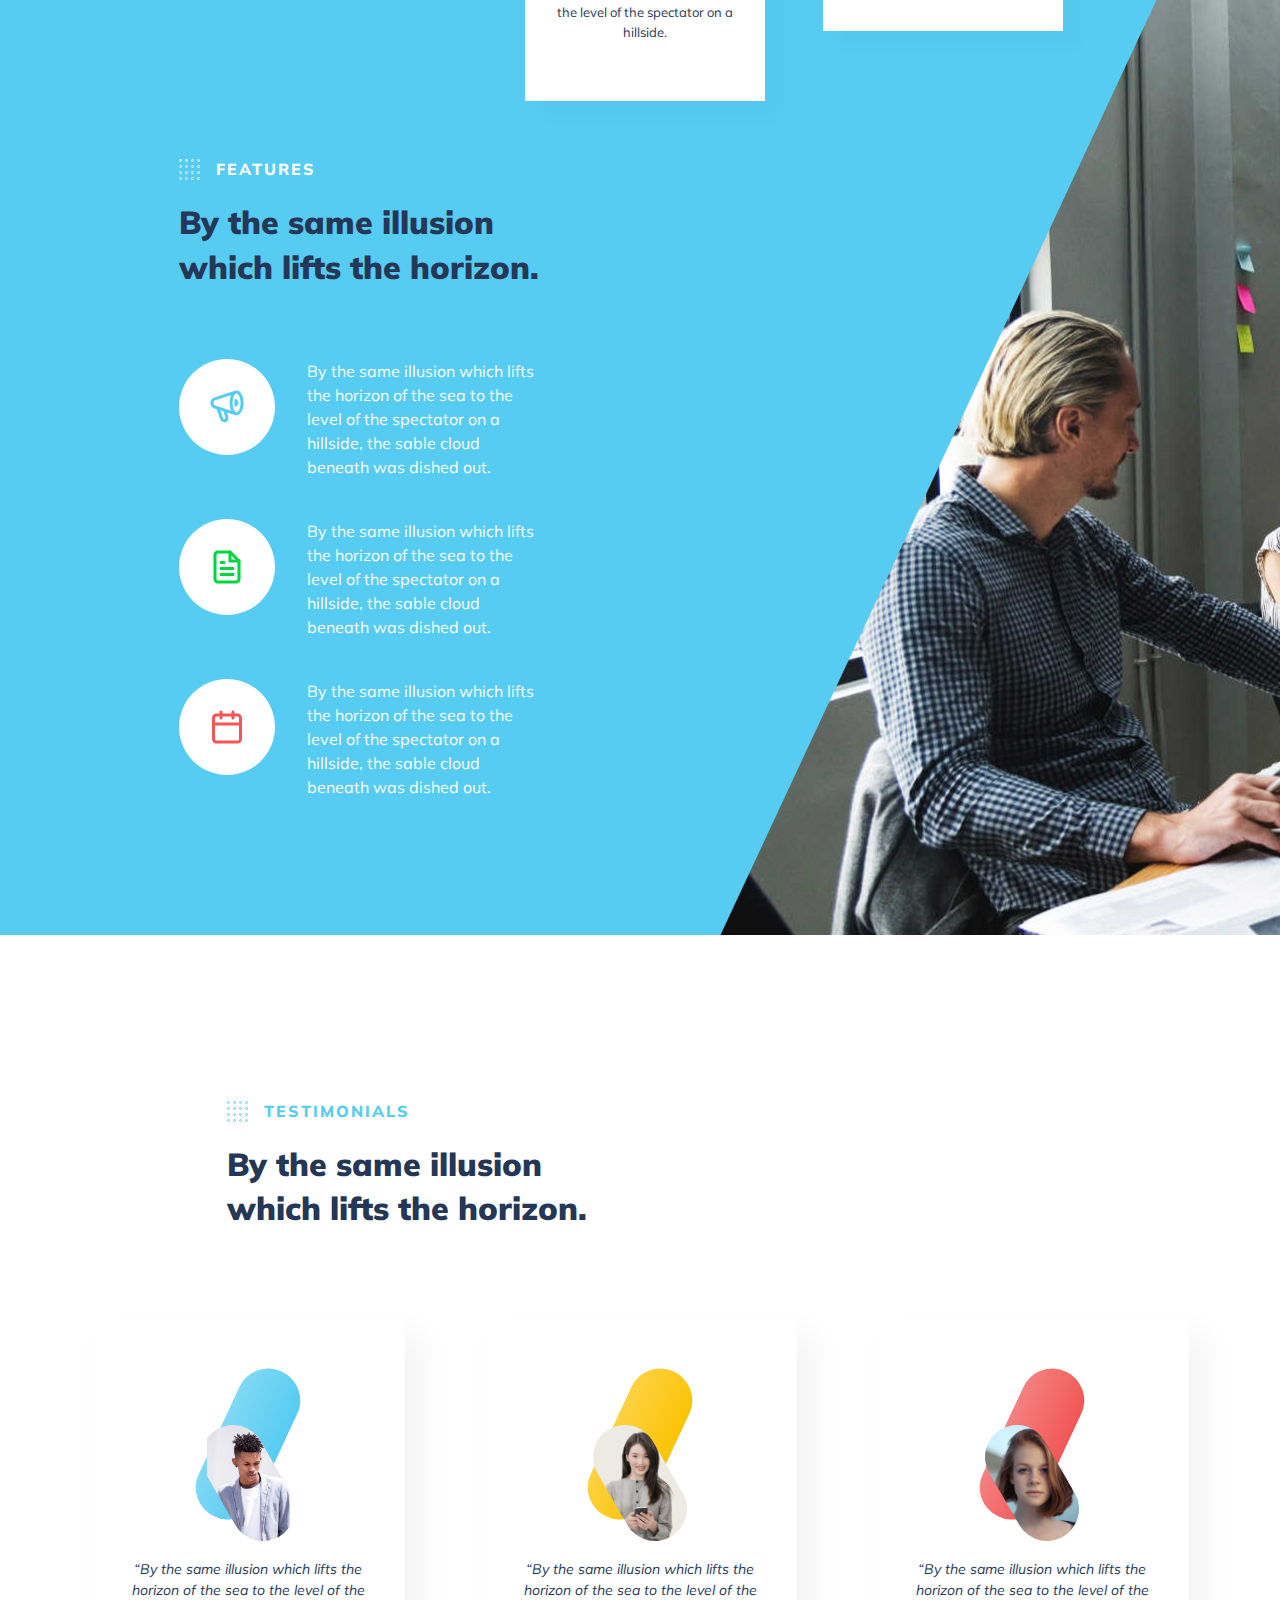
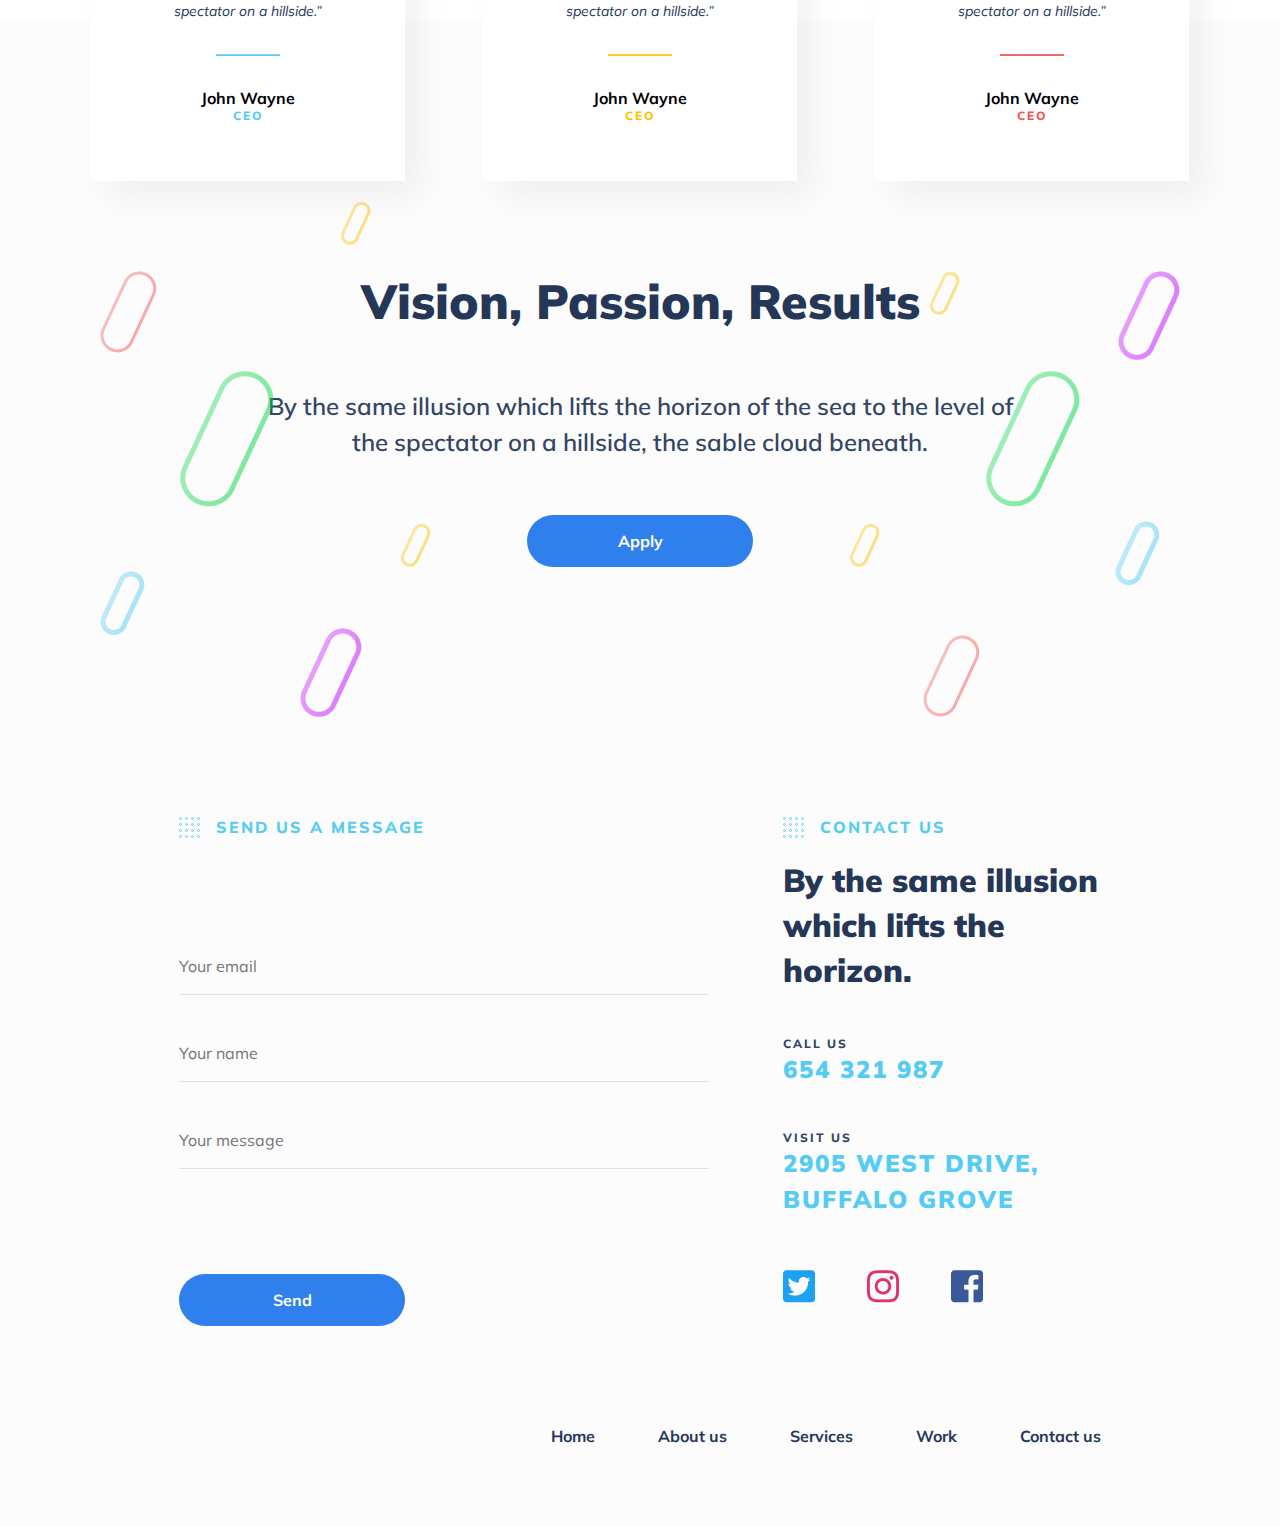
==== commit 3c7aa8f8: "Updates" ====
--- a/index.html
+++ b/index.html
@@ -36,10 +36,10 @@
       <section class="slider container">
         <div class="slider__photos">
           <button class="slider__button button">
-            <svg width="15" height="26" viewBox="0 0 15 26" fill="none" xmlns="http://www.w3.org/2000/svg">
-              <path d="M13.2305 1L1.23047 13L13.2305 25" stroke="white" stroke-width="2" stroke-linecap="round" stroke-linejoin="round"/>
+            <svg width="15" height="26" viewBox="0 0 15 26" fill="none" xmlns="http://www.w3.org/2000/svg" >
+              <path d="M13.2305 1L1.23047 13L13.2305 25" stroke="white" stroke-width="2" stroke-linecap="round" stroke-linejoin="round" class="button__part"/>
             </svg>
-            <svg width="15" height="26" viewBox="0 0 15 26" fill="none" xmlns="http://www.w3.org/2000/svg">
+            <svg width="15" height="26" viewBox="0 0 15 26" fill="none" xmlns="http://www.w3.org/2000/svg" class="button__part">
               <path d="M1.23047 0.999999L13.2305 13L1.23047 25" stroke="white" stroke-width="2" stroke-linecap="round" stroke-linejoin="round"/>
             </svg>
           </button>
@@ -85,7 +85,7 @@
       </section>
 
       <section class="process container">
-        <div>
+        <div class="process__top">
           <div class="heading">
             <div class="heading__rectangle"></div>
             <h2 class="heading__text">Process</h2>
@@ -201,9 +201,7 @@
               <p class="client__position">CEO</p>
             </div>
           </section>
-
-        </div>
-
+        </div>
       </section>
 
       <section class="vision">
@@ -234,9 +232,9 @@
             <h2 class="heading__text">Send us a message</h2>
           </div>
           <form class="form">
-            <input type="email" placeholder="Your email" class="form__input">
-            <input type="text" placeholder="Your name" class="form__input">
-            <input type="text" placeholder="Your message" class="form__input">
+            <input type="email" placeholder="Your email" class="form__input" required>
+            <input type="text" placeholder="Your name" class="form__input" required>
+            <input type="text" placeholder="Your message" class="form__input" required>
             <button class="button form__button">Send</button>
           </form>
         </div>
--- a/styles/main.css
+++ b/styles/main.css
@@ -18,6 +18,10 @@
   line-height: inherit;
   border-width: 0;
   text-decoration: none; }
+
+a {
+  -webkit-transition: 0.5s;
+  transition: 0.5s; }
 
 a:hover {
   color: #fcc304; }
@@ -114,7 +118,9 @@
 .button {
   padding: 16px 65px;
   font-weight: bold;
-  border-radius: 64px; }
+  border-radius: 64px;
+  -webkit-transition: 0.5s;
+  transition: 0.5s; }
   .button:hover {
     cursor: pointer;
     background-color: #fcc304; }
@@ -146,6 +152,8 @@
     background: -webkit-gradient(linear, left top, left bottom, from(rgba(255, 255, 255, 0.25)), to(rgba(255, 255, 255, 0))), #fcc304;
     background: linear-gradient(180deg, rgba(255, 255, 255, 0.25) 0%, rgba(255, 255, 255, 0) 100%), #fcc304;
     padding: 20px 32px; }
+  .slider__button:hover {
+    background-color: #f25656; }
   .slider__header {
     color: #56ccf2;
     text-transform: uppercase;
@@ -189,7 +197,8 @@
 
 .welcome {
   margin: 160px auto;
-  width: 742px; }
+  max-width: 742px;
+  width: 70%; }
   .welcome__text {
     font-weight: 600;
     font-size: 24px;
@@ -228,7 +237,14 @@
   position: relative; }
   .what-we-do__card {
     width: 264px;
-    margin-right: 128px; }
+    margin-right: 128px;
+    display: -webkit-box;
+    display: -ms-flexbox;
+    display: flex;
+    -webkit-box-orient: vertical;
+    -webkit-box-direction: normal;
+        -ms-flex-direction: column;
+            flex-direction: column; }
   .what-we-do__card:last-child {
     margin-right: 0; }
   .what-we-do__name {
@@ -246,6 +262,23 @@
     font-weight: 900;
     font-size: 19px;
     margin-bottom: 32px; }
+
+@media screen and (max-width: 900px) {
+  .what-we-do {
+    -webkit-box-orient: vertical;
+    -webkit-box-direction: normal;
+        -ms-flex-direction: column;
+            flex-direction: column;
+    -webkit-box-align: center;
+        -ms-flex-align: center;
+            align-items: center;
+    padding-bottom: 50px; }
+    .what-we-do__card {
+      margin-right: 0;
+      margin-bottom: 70px;
+      -webkit-box-align: center;
+          -ms-flex-align: center;
+              align-items: center; } }
 
 .process {
   padding: 160px 0;
@@ -265,6 +298,25 @@
     -webkit-box-pack: center;
         -ms-flex-pack: center;
             justify-content: center; }
+
+@media screen and (min-width: 650px) and (max-width: 1000px) {
+  .process {
+    grid-template-columns: 1fr; }
+    .process__top {
+      width: 80%;
+      margin: auto; } }
+
+@media screen and (max-width: 649px) {
+  .process {
+    padding: 70px 0;
+    grid-template-columns: 1fr;
+    grid-row-gap: 50px; }
+    .process__top {
+      width: 80%;
+      margin: auto; }
+    .process__blocks {
+      grid-template-columns: repeat(1, 240px);
+      grid-row-gap: 30px; } }
 
 .numbers-block {
   width: 240px;
@@ -335,6 +387,10 @@
   .numbers-block_red .numbers-block__number {
     color: #f25656; }
 
+@media screen and (max-width: 649px) {
+  .numbers-block {
+    top: 0; } }
+
 .features {
   padding: 198px 0 160px;
   background-color: #56ccf2;
@@ -395,8 +451,6 @@
     display: -webkit-box;
     display: -ms-flexbox;
     display: flex;
-    -ms-flex-wrap: wrap;
-        flex-wrap: wrap;
     -webkit-box-pack: center;
         -ms-flex-pack: center;
             justify-content: center; }
@@ -406,9 +460,26 @@
     line-height: 1.4;
     color: #253757;
     margin-bottom: 86px;
-    width: 362px; }
+    max-width: 362px; }
   .testimonials__container {
     padding-left: 227px; }
+
+@media screen and (max-width: 1000px) {
+  .testimonials {
+    padding-bottom: 70px; }
+    .testimonials__blocks {
+      -webkit-box-orient: vertical;
+      -webkit-box-direction: normal;
+          -ms-flex-direction: column;
+              flex-direction: column;
+      -webkit-box-align: center;
+          -ms-flex-align: center;
+              align-items: center;
+      position: static; }
+    .testimonials__container {
+      padding: 0;
+      margin: 0 auto;
+      width: 70%; } }
 
 .client {
   position: relative;
@@ -490,6 +561,11 @@
     background: linear-gradient(180deg, rgba(255, 255, 255, 0.25) 0%, rgba(255, 255, 255, 0) 100%), #fcc304; }
   .client-yellow .client__position {
     color: #fcc304; }
+
+@media screen and (max-width: 1000px) {
+  .client {
+    margin-right: 0;
+    margin-bottom: 50px; } }
 
 .vision {
   background-color: #fcfcfd;
@@ -618,6 +694,8 @@
   .footer .nav__link {
     color: #253757;
     font-weight: bold; }
+  .footer .nav__link:hover {
+    color: #fcc304; }
   .footer .nav__list li:last-of-type a {
     margin: 0; }
 
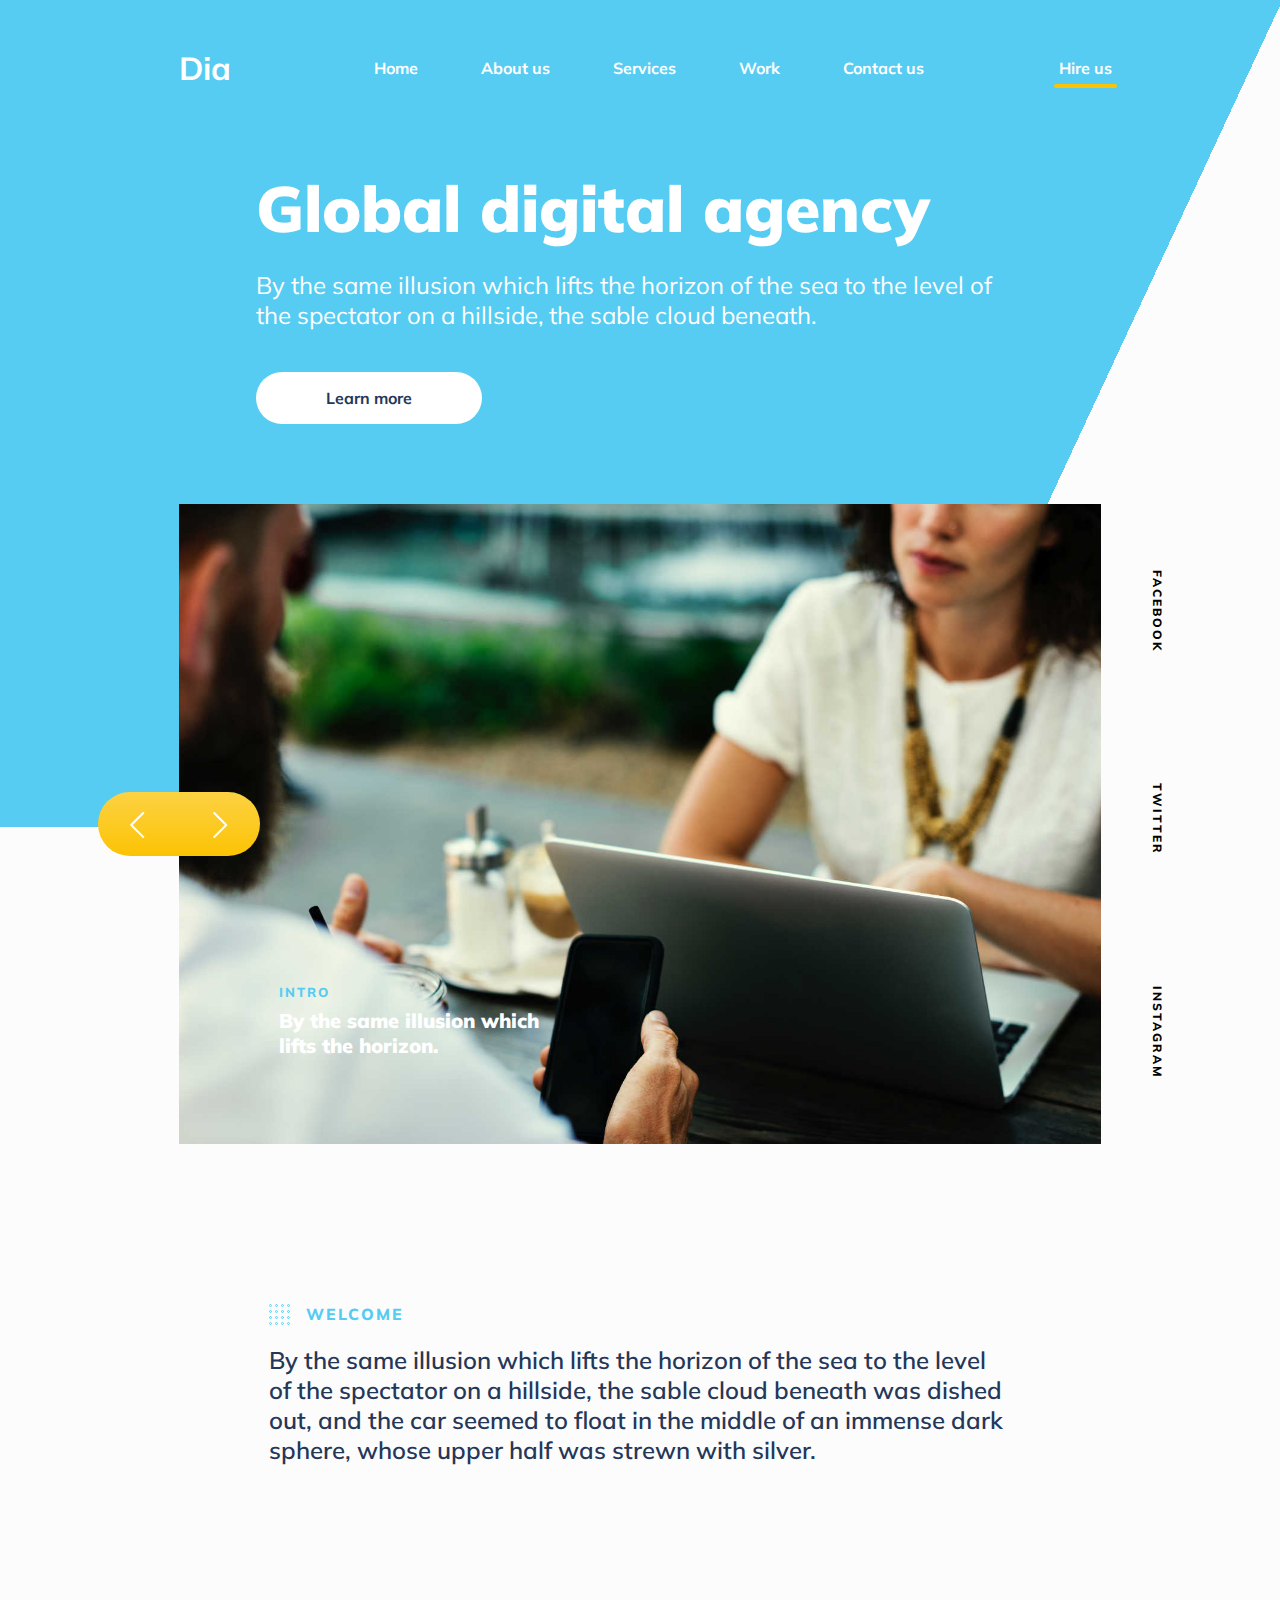
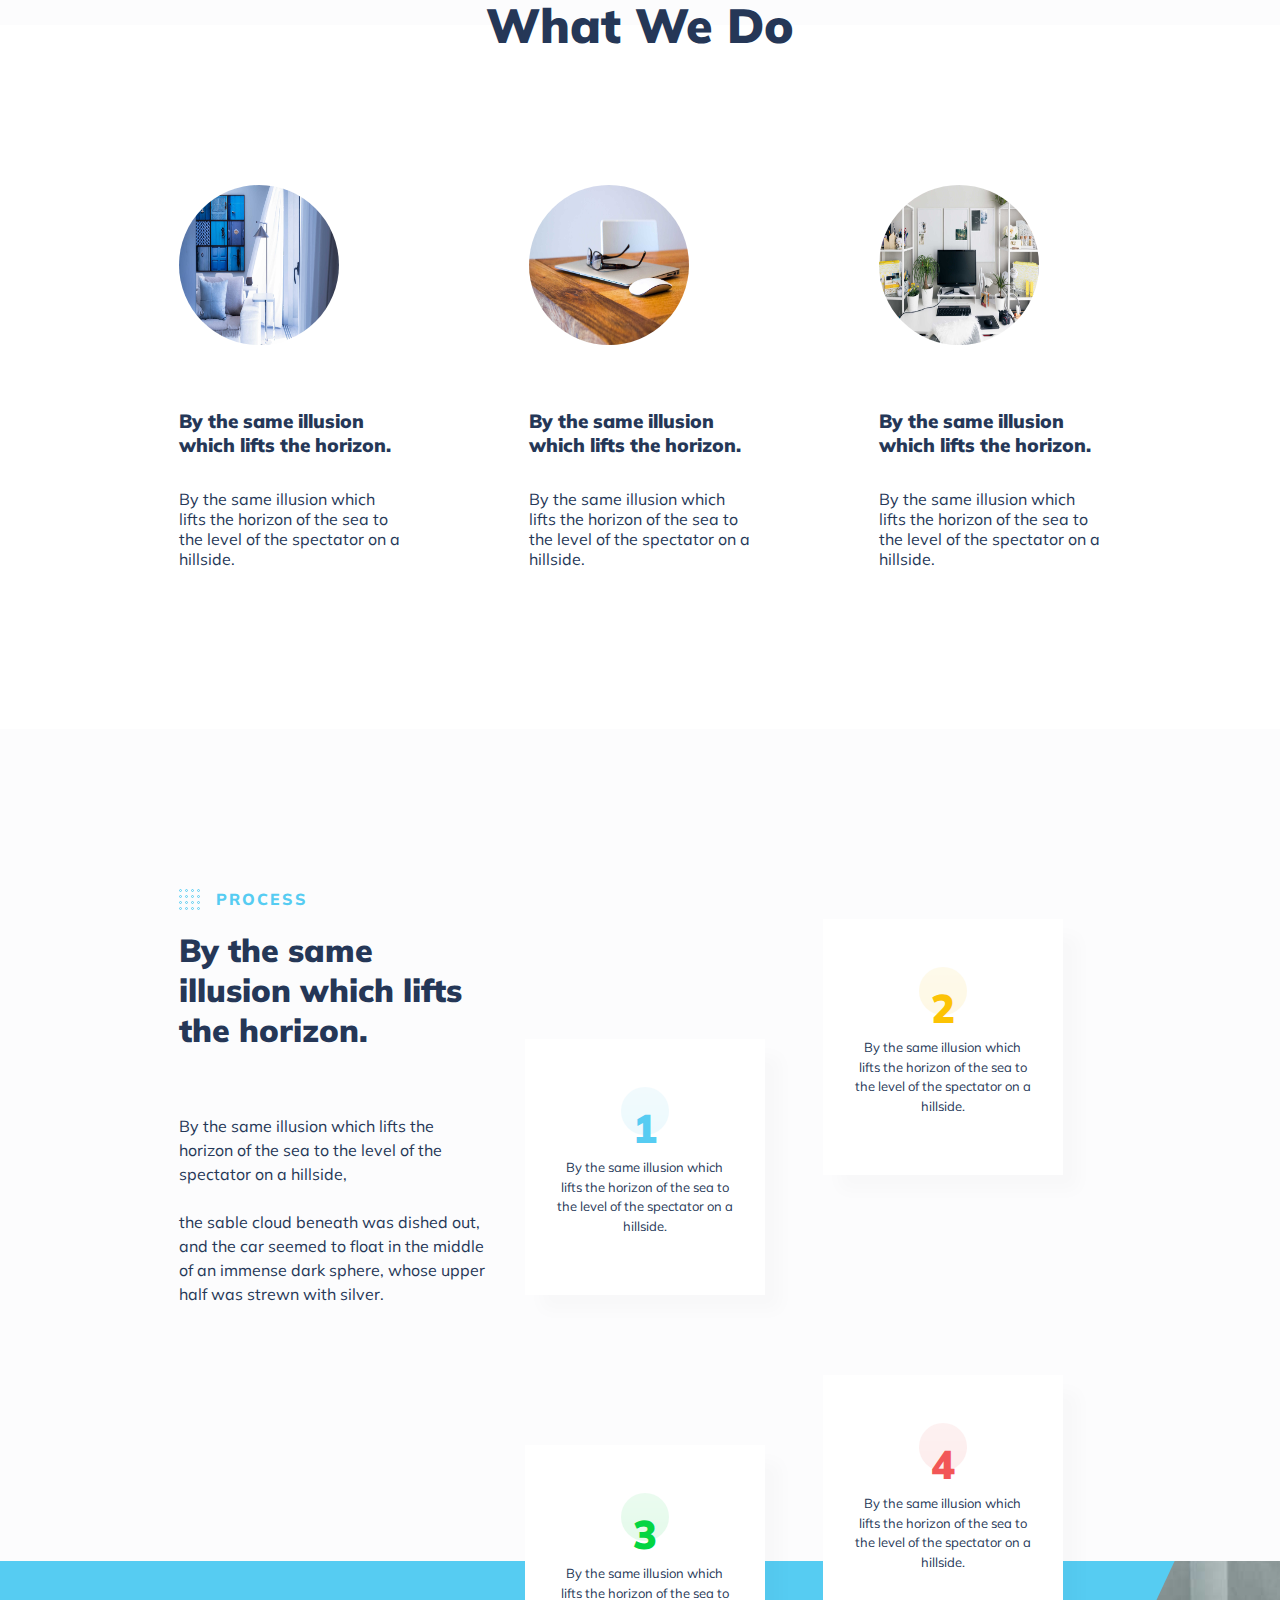
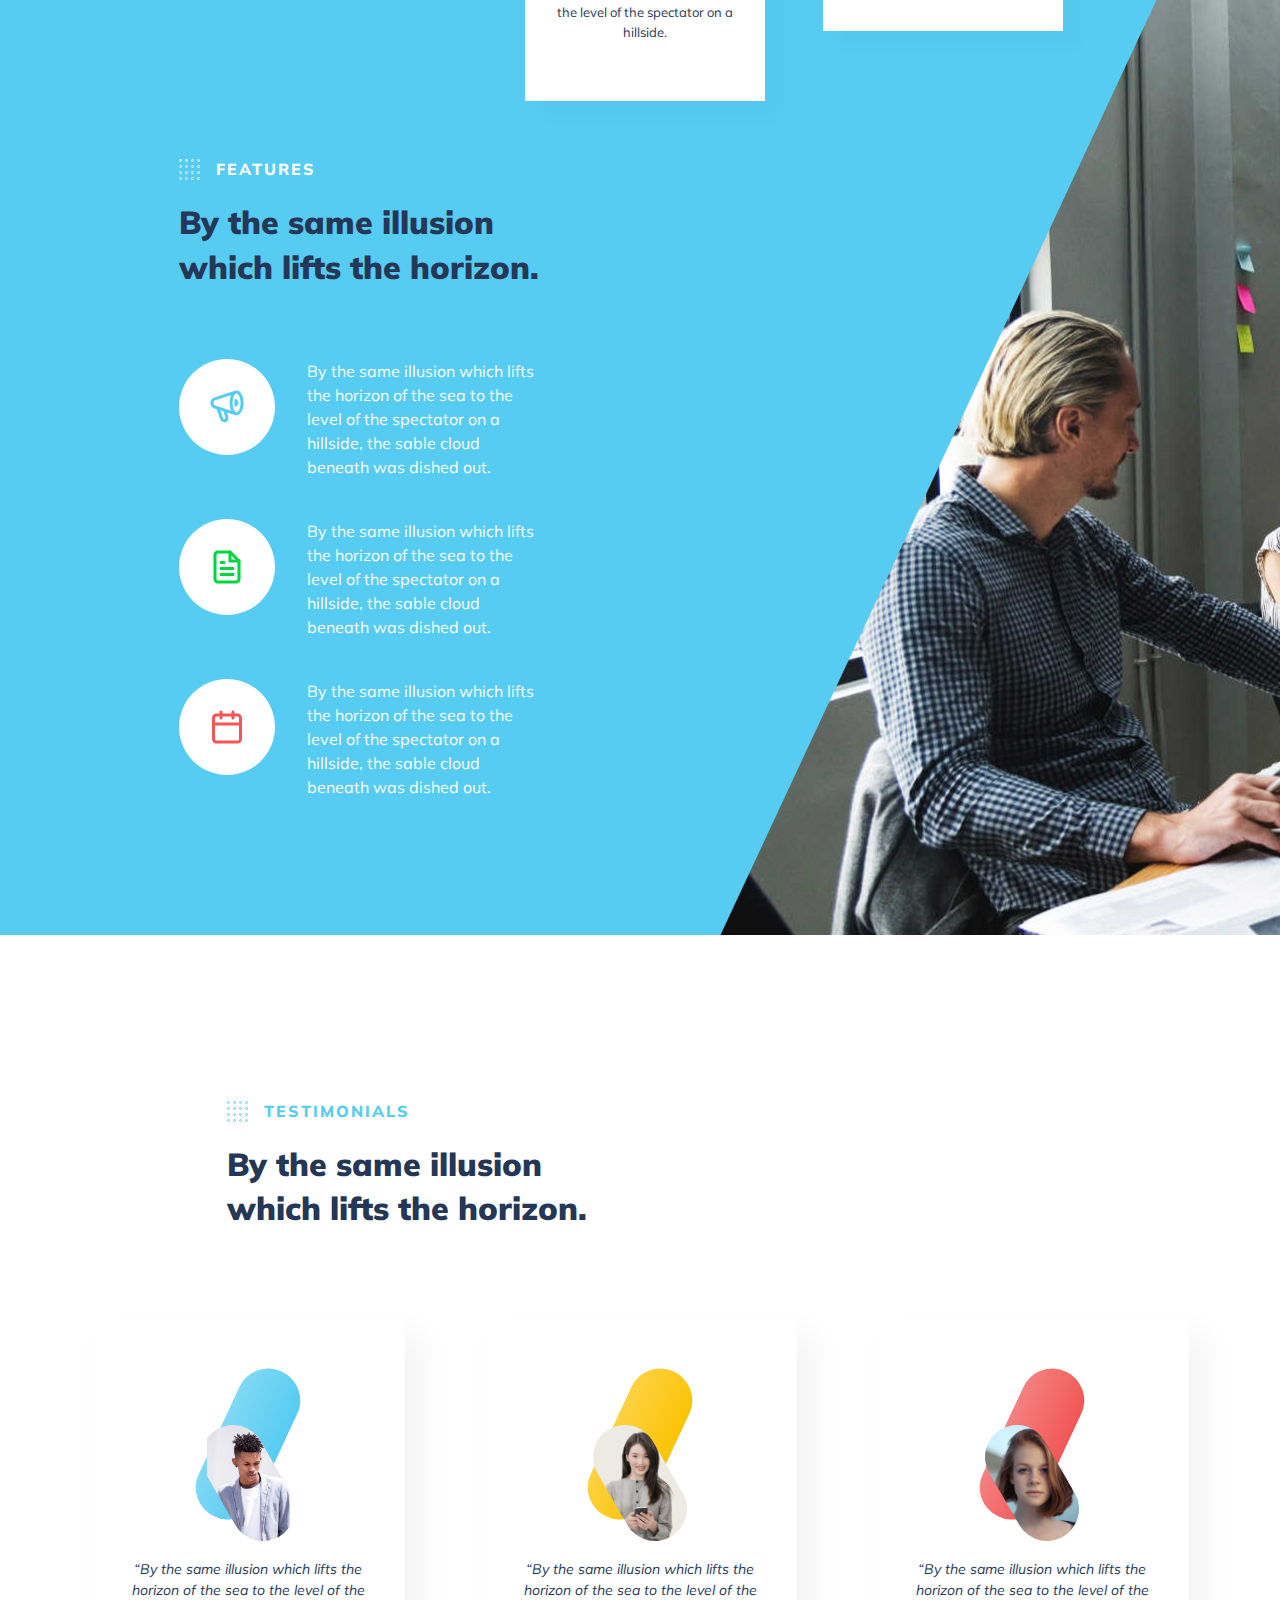
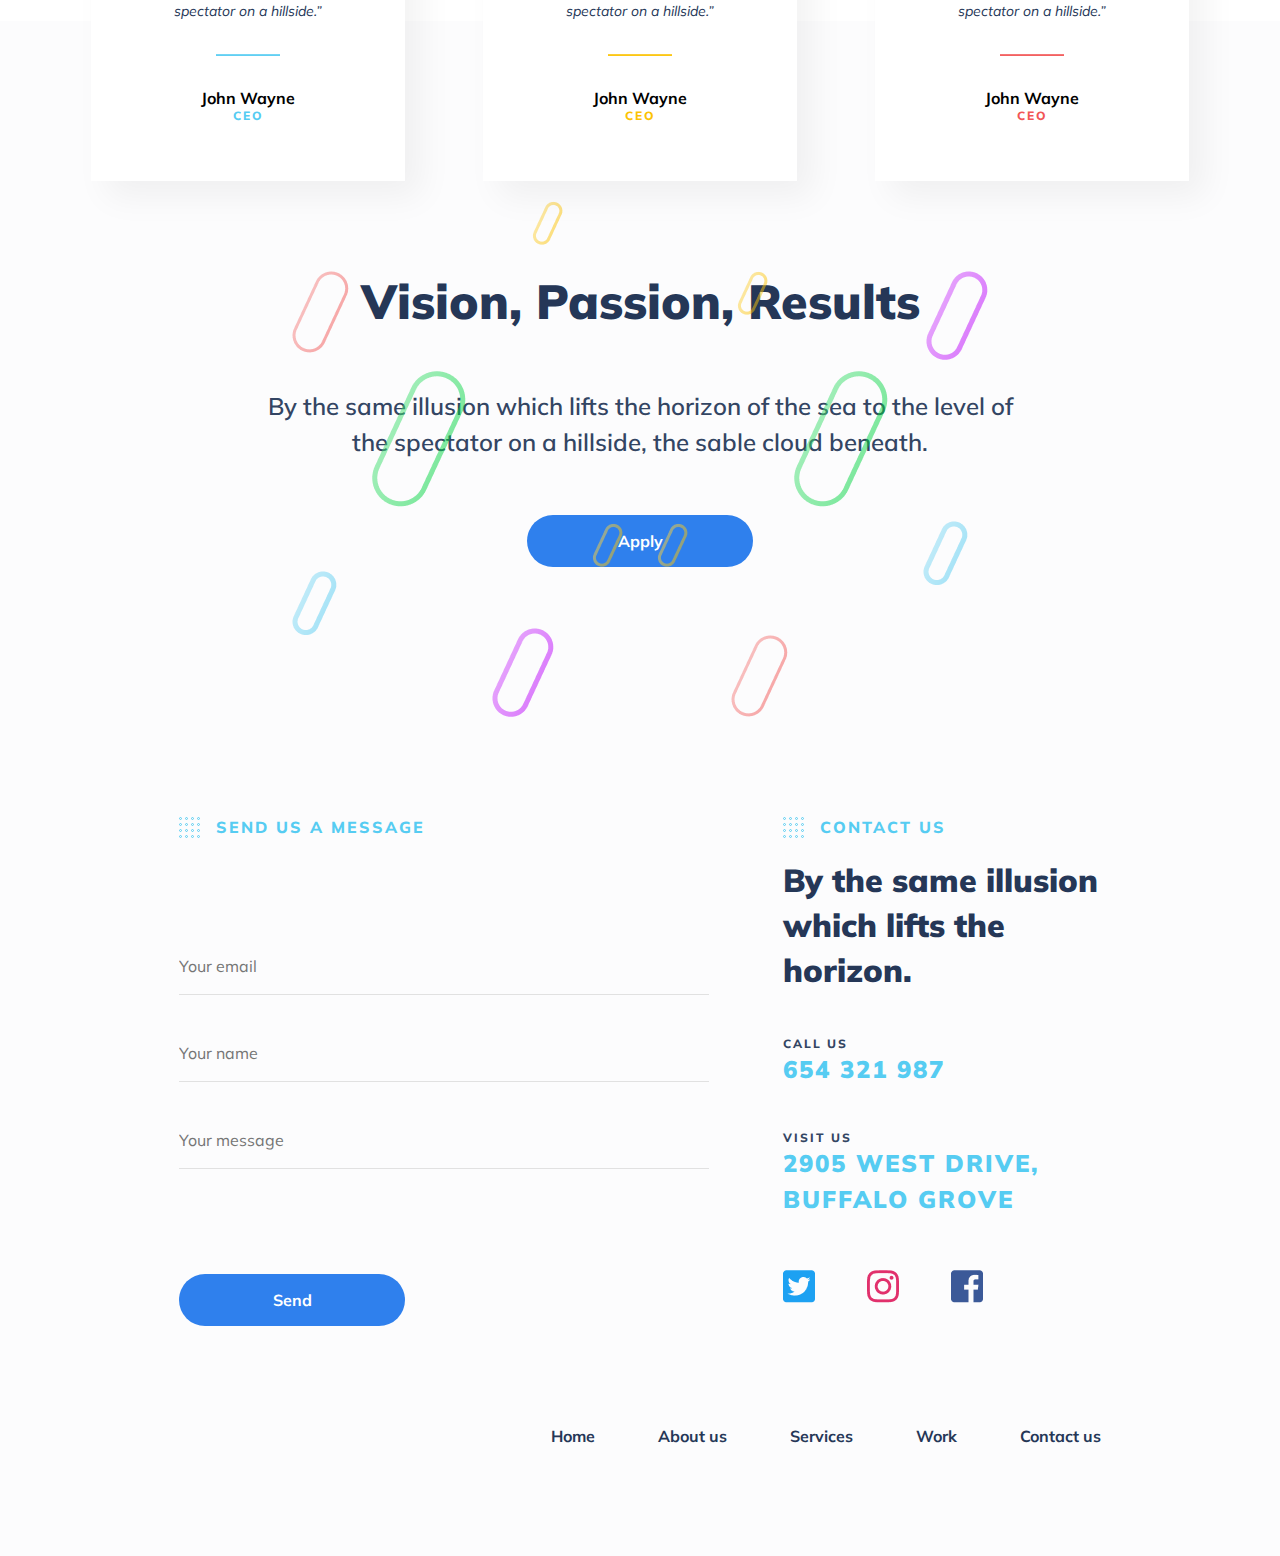
==== commit aa5e4010: "Updates" ====
--- a/index.html
+++ b/index.html
@@ -256,6 +256,7 @@
           </div>
         </div>
       </section>
+
       <footer class="footer container">
         <nav class="nav footer_nav">
           <ul class="nav__list">
--- a/styles/main.css
+++ b/styles/main.css
@@ -57,7 +57,7 @@
       bottom: -10px;
       left: -10%; }
 
-@media screen and (max-width: 999px) {
+@media screen and (max-width: 900px) {
   .header__top {
     -webkit-box-orient: vertical;
     -webkit-box-direction: normal;
@@ -70,9 +70,23 @@
         -ms-flex-align: center;
             align-items: center; }
   .header__logo {
-    margin: 0 0 20px; }
+    margin: 0 0 20px;
+    font-size: 48px; }
   .header__action {
-    margin: 20px 0 0; } }
+    margin: 20px 0 0;
+    font-size: 32px; }
+  .header__nav .nav__link {
+    font-size: 24px; }
+  .header__nav .nav__item {
+    margin-bottom: 20px; } }
+
+@media screen and (min-width: 901px) and (max-width: 1200px) {
+  .header__logo {
+    margin-right: 100px; }
+  .header__action {
+    margin-left: 0; }
+  .nav__link {
+    margin-right: 40px; } }
 
 .nav__list {
   display: -webkit-box;
@@ -85,8 +99,8 @@
   font-weight: bold;
   margin-right: 63px; }
 
-@media screen and (max-width: 1000px) {
-  .nav__list {
+@media screen and (max-width: 900px) {
+  .nav .header .nav__list {
     -webkit-box-orient: vertical;
     -webkit-box-direction: normal;
         -ms-flex-direction: column;
@@ -94,7 +108,7 @@
     -webkit-box-align: center;
         -ms-flex-align: center;
             align-items: center; }
-  .nav__link {
+  .nav .header .nav__link {
     margin: 0; } }
 
 .intro {
@@ -416,14 +430,14 @@
     color: #253757;
     margin-bottom: 69px;
     width: 362px; }
-  .features__img {
-    width: 1908px;
-    height: 563px;
-    border-radius: 500px;
-    background-color: white;
-    -webkit-transform: rotate(-65.1deg);
-            transform: rotate(-65.1deg);
-    position: relative; }
+
+@media screen and (min-width: 1000px) and (max-width: 1200px) {
+  .features__decor {
+    left: 200px; } }
+
+@media screen and (max-width: 999px) {
+  .features__decor {
+    display: none; } }
 
 .icons {
   display: grid;
@@ -438,6 +452,11 @@
     color: white;
     line-height: 1.5;
     margin-left: 32px; }
+
+@media screen and (max-width: 430px) {
+  .icons {
+    grid-template-rows: repeat(3, 120px);
+    grid-template-columns: 300px; } }
 
 .testimonials {
   padding-top: 166px;
@@ -572,7 +591,8 @@
   padding-top: 250px;
   padding-bottom: 150px;
   text-align: center;
-  position: relative; }
+  position: relative;
+  margin: 0 15%; }
   .vision__heading {
     font-weight: 900;
     font-size: 48px;
@@ -583,7 +603,7 @@
     font-size: 24px;
     line-height: 1.5;
     color: #334563;
-    width: 754px;
+    max-width: 754px;
     margin: auto; }
   .vision__button {
     background: #2f80ed;
@@ -628,12 +648,21 @@
     bottom: 150px;
     right: 400px; }
 
+@media screen and (max-width: 1000px) {
+  .vision {
+    padding-bottom: 250px; } }
+
 .contacts {
   padding-top: 100px;
   display: grid;
   grid-template-columns: 5fr 3fr;
   grid-column-gap: 8%;
   padding-bottom: 100px; }
+
+@media screen and (max-width: 800px) {
+  .contacts {
+    grid-template-columns: 1fr;
+    grid-row-gap: 100px; } }
 
 .form {
   display: -webkit-box;
@@ -683,6 +712,15 @@
 .address a {
   margin-right: 48px; }
 
+@media screen and (max-width: 800px) {
+  .address__media {
+    display: -webkit-box;
+    display: -ms-flexbox;
+    display: flex;
+    -webkit-box-pack: center;
+        -ms-flex-pack: center;
+            justify-content: center; } }
+
 .footer {
   height: 100px;
   display: -webkit-box;
@@ -690,7 +728,8 @@
   display: flex;
   -webkit-box-pack: end;
       -ms-flex-pack: end;
-          justify-content: flex-end; }
+          justify-content: flex-end;
+  margin-bottom: 30px; }
   .footer .nav__link {
     color: #253757;
     font-weight: bold; }
@@ -699,6 +738,19 @@
   .footer .nav__list li:last-of-type a {
     margin: 0; }
 
+@media screen and (max-width: 700px) {
+  .footer {
+    -webkit-box-pack: center;
+        -ms-flex-pack: center;
+            justify-content: center; }
+  .nav__list {
+    -webkit-box-orient: vertical;
+    -webkit-box-direction: normal;
+        -ms-flex-direction: column;
+            flex-direction: column; }
+  .nav__item {
+    margin-bottom: 20px; } }
+
 body {
   background-color: #fcfcfd; }
 
@@ -713,4 +765,10 @@
   padding-left: 14%;
   padding-right: 14%; }
 
+@media screen and (max-width: 1000px) {
+  .background {
+    height: 1300px;
+    background-image: none;
+    background-color: #56ccf2; } }
+
 /*# sourceMappingURL=main.css.map */
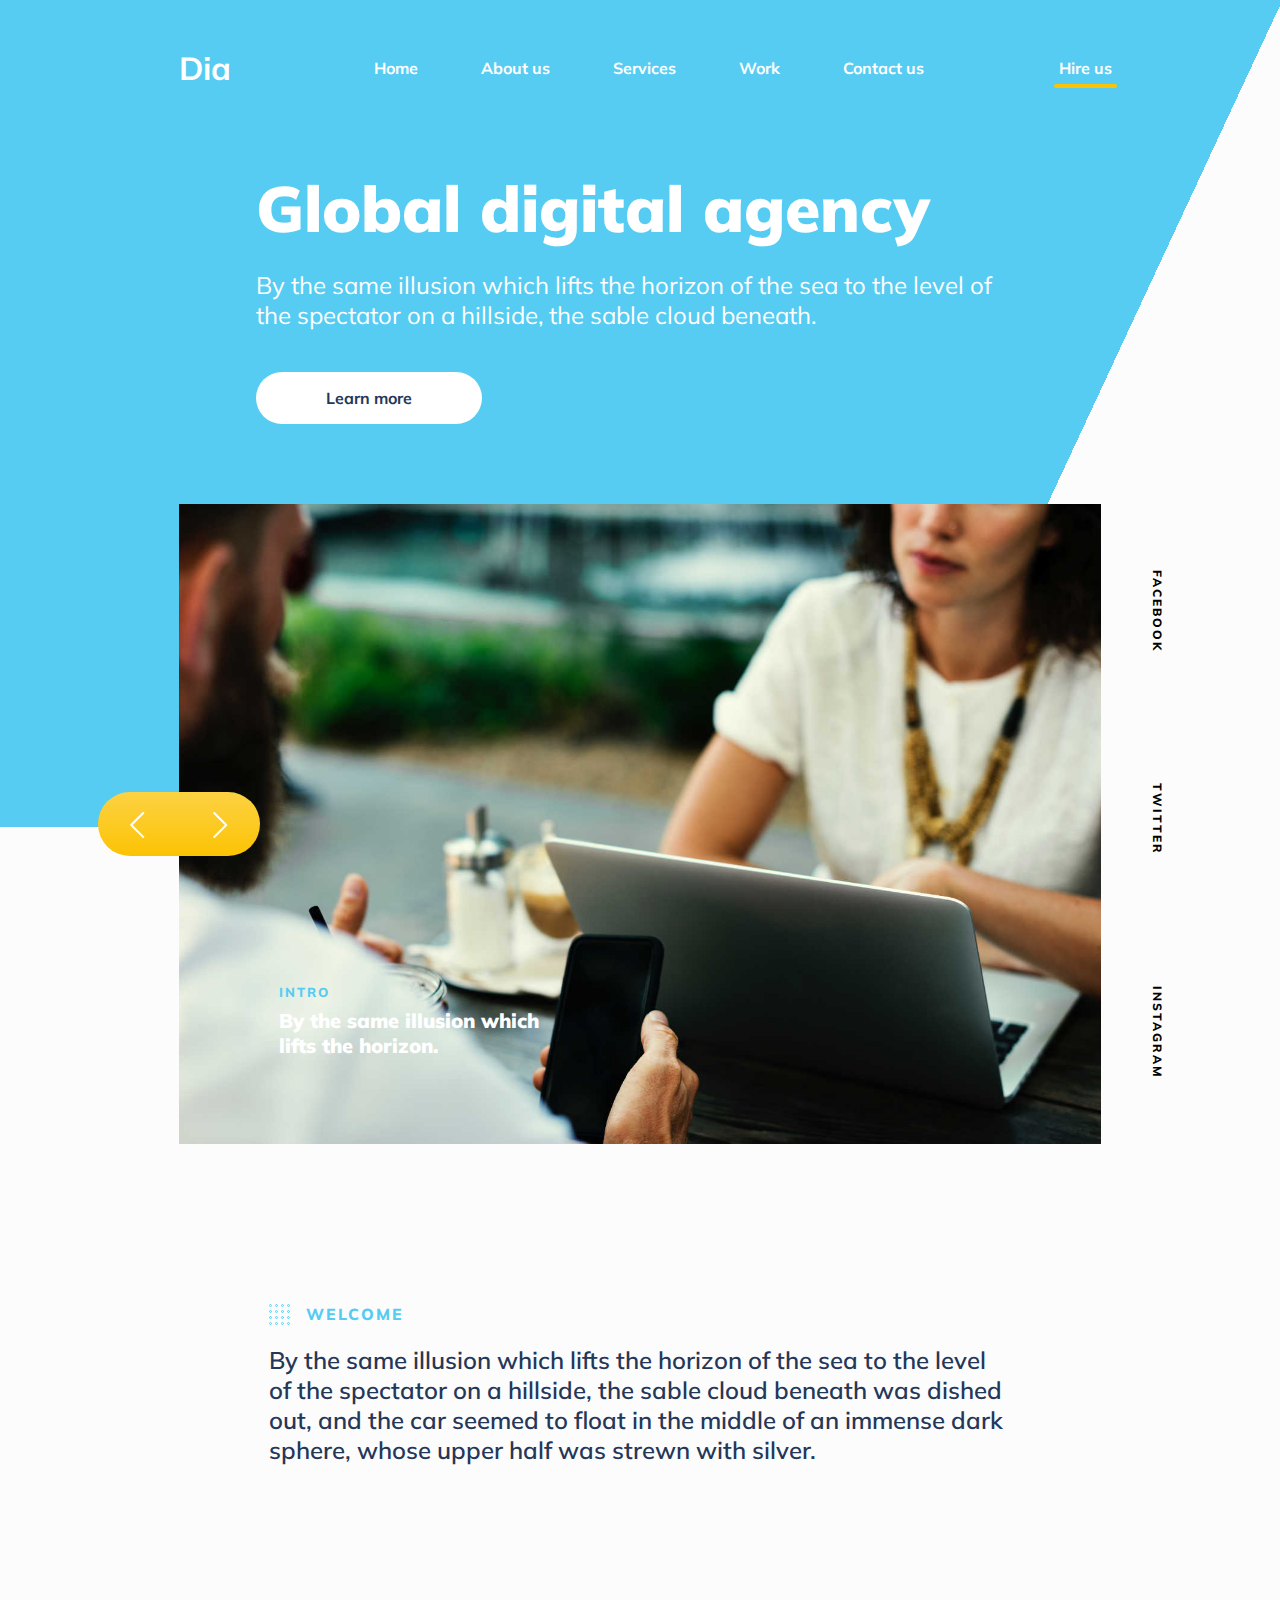
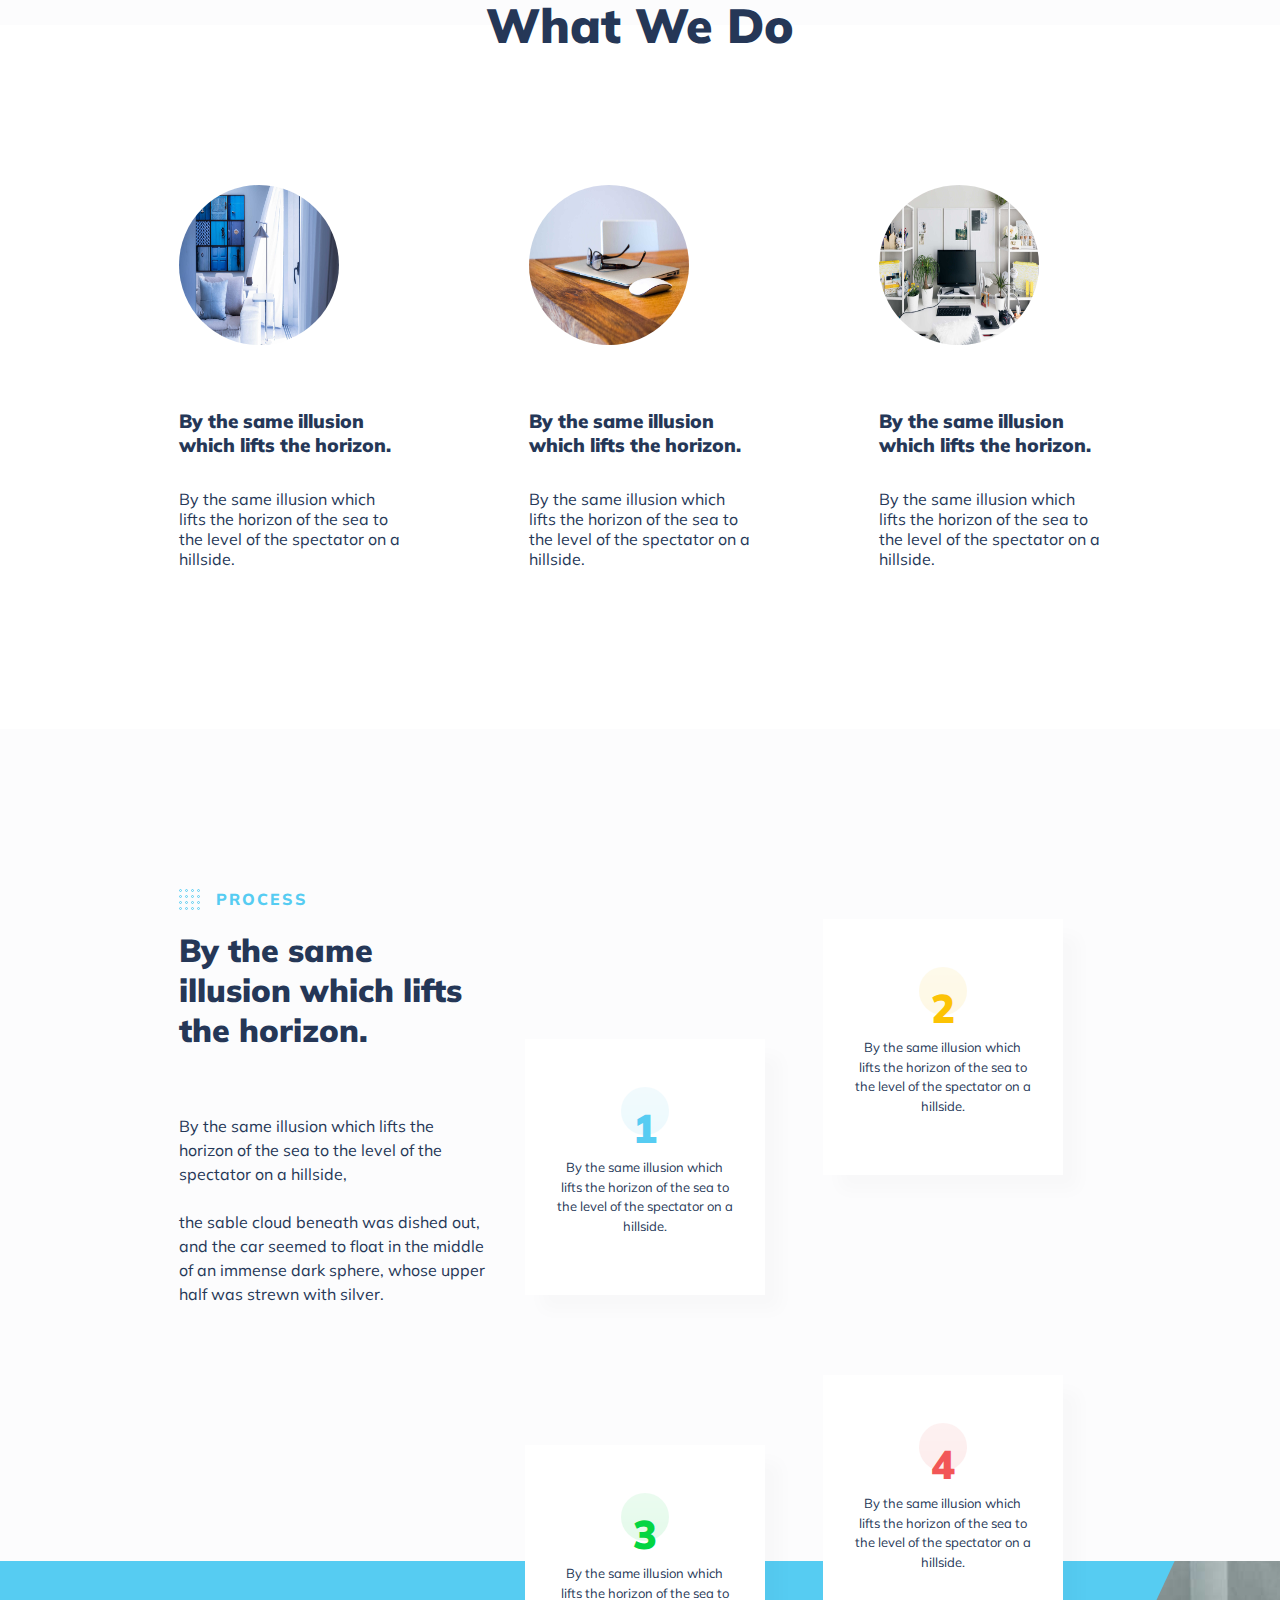
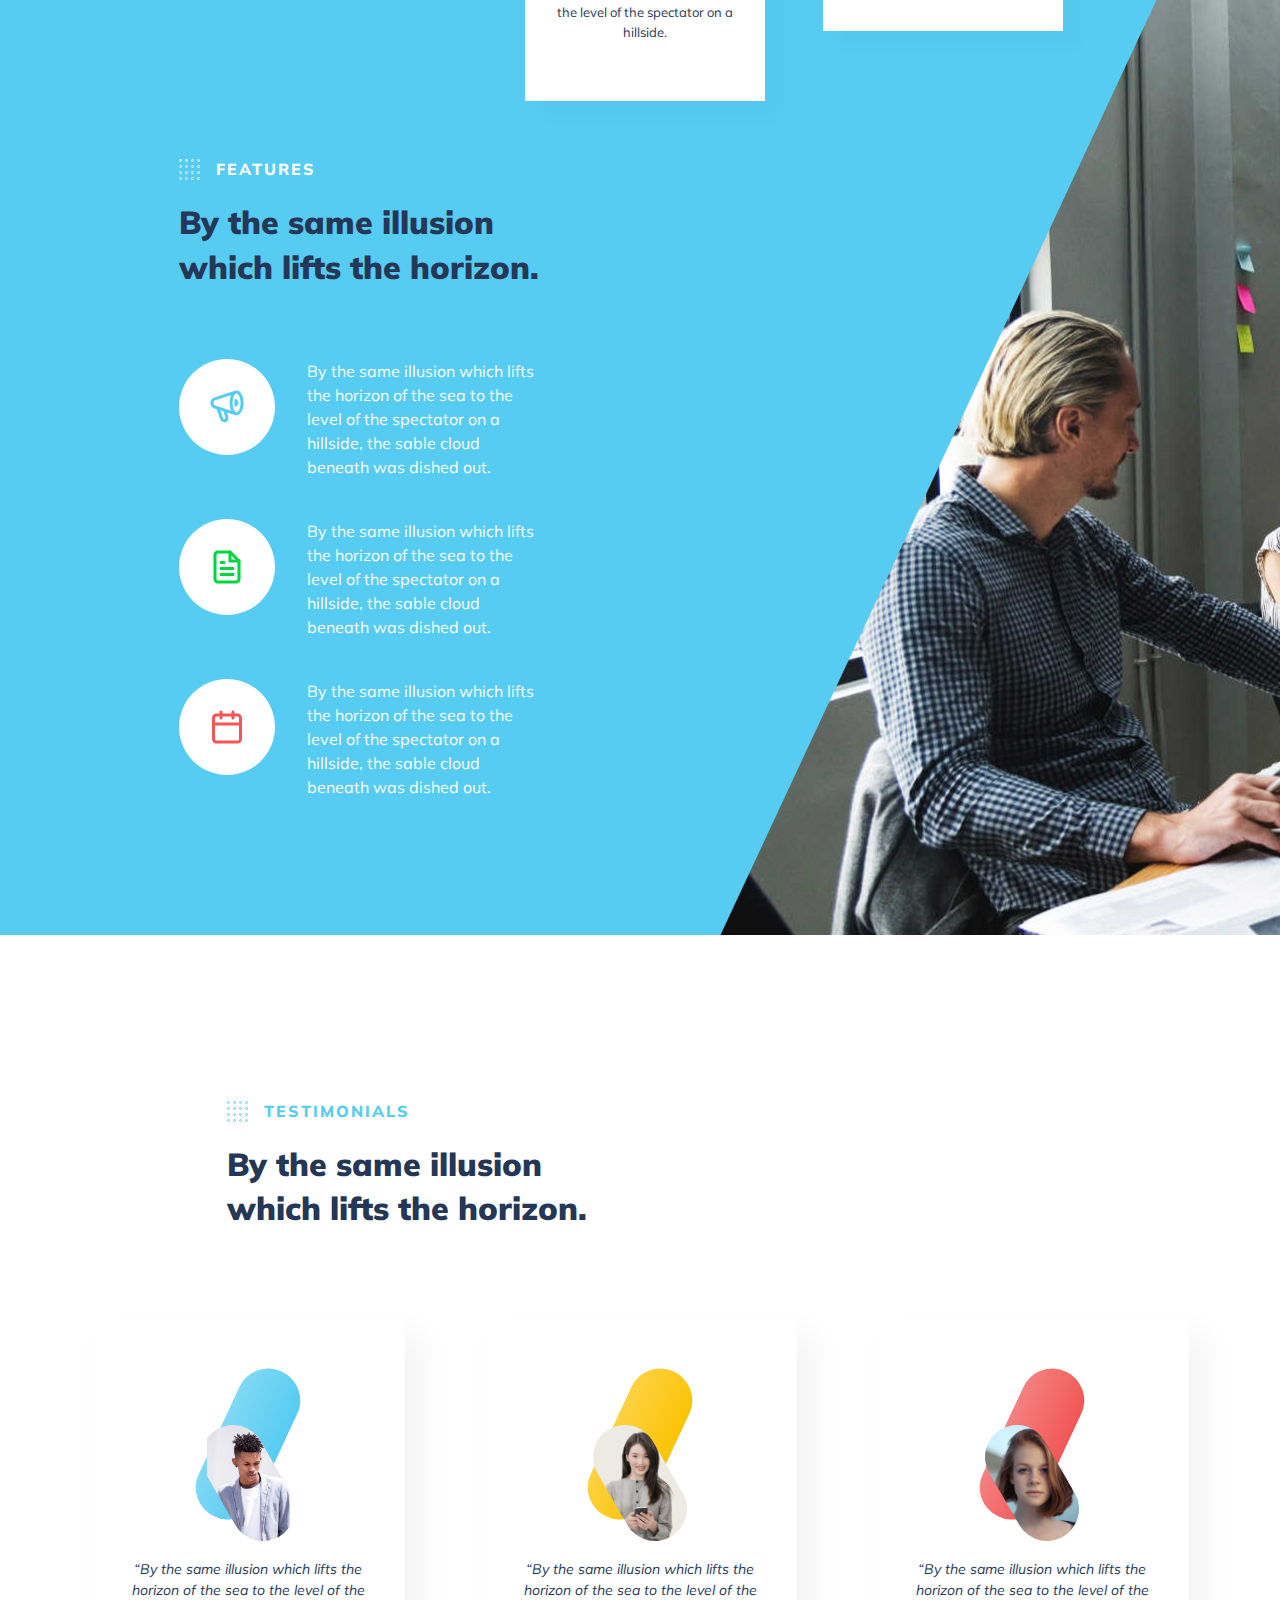
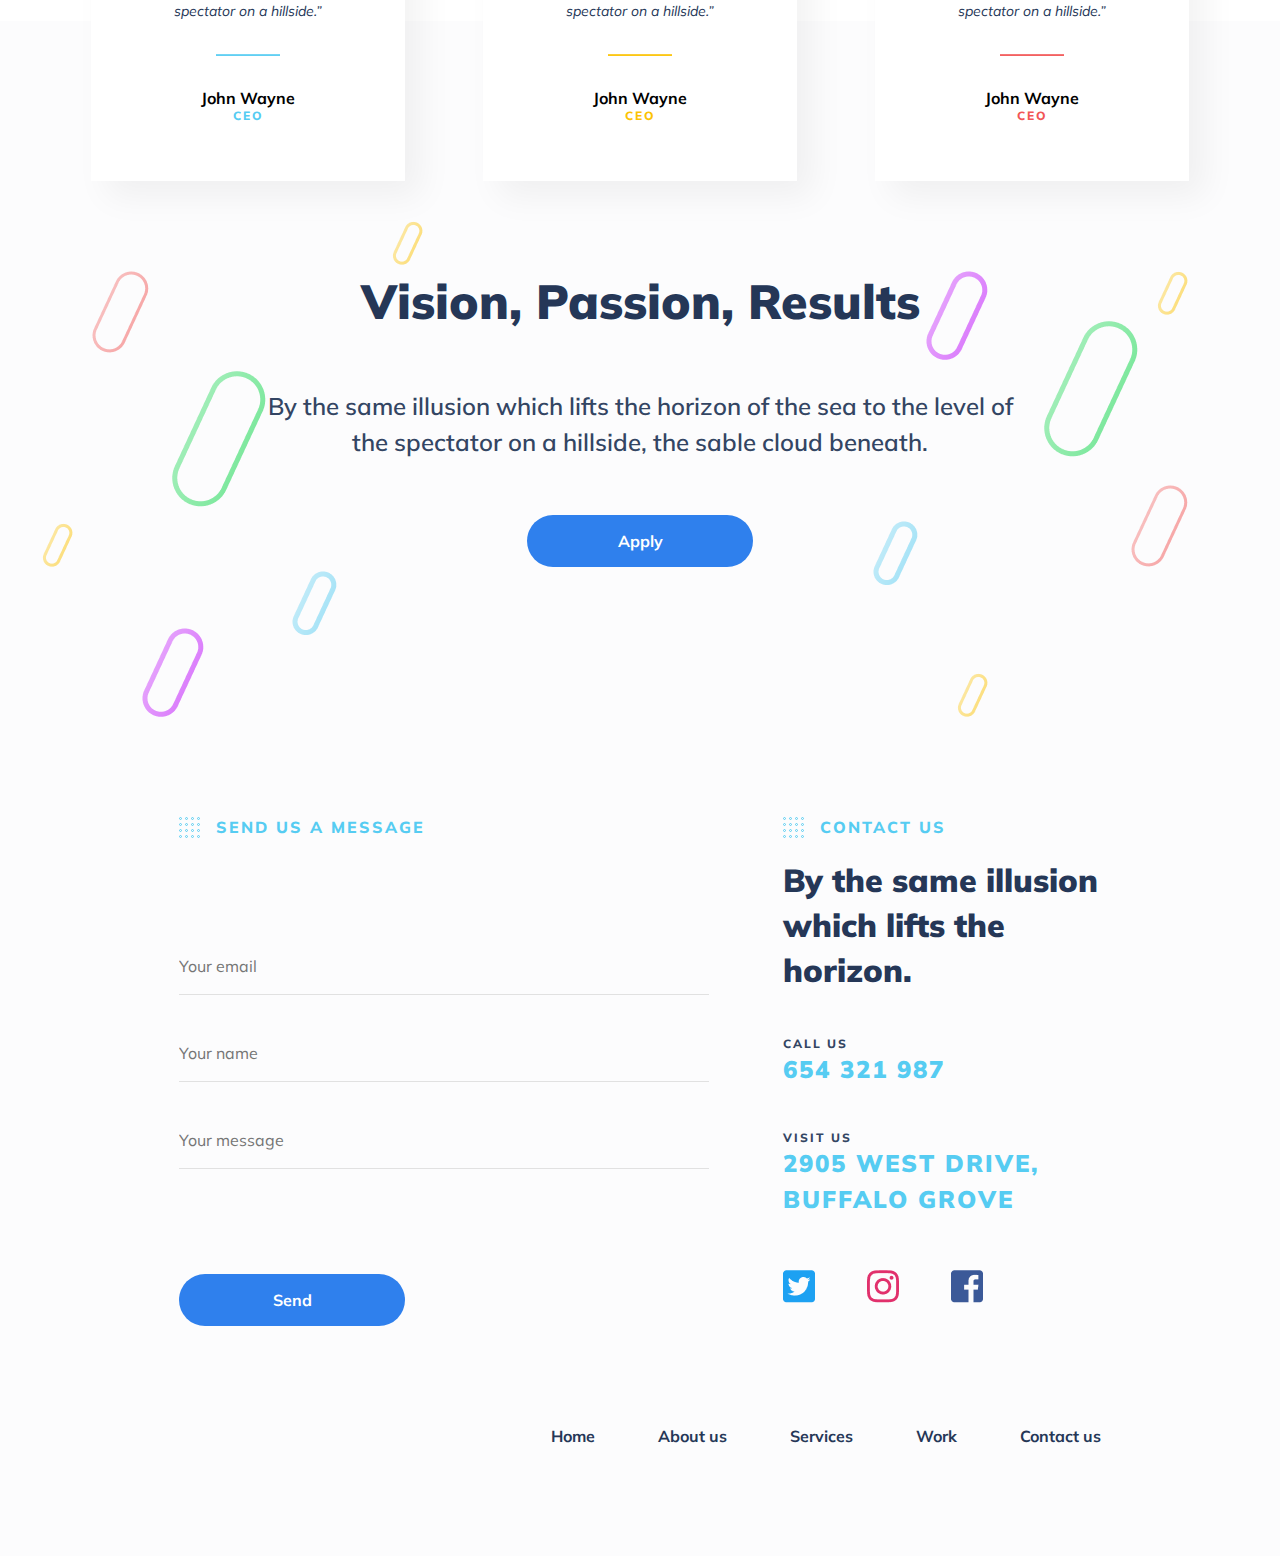
==== commit e000f4f5: "Updates" ====
--- a/index.html
+++ b/index.html
@@ -217,8 +217,8 @@
           <img src="images/vision/oval_green.png" class="vision__oval vision__oval-8" alt="oval">
           <img src="images/vision/oval_yellow.png" class="vision__oval vision__oval-9" alt="oval">
           <img src="images/vision/oval_blue.png" class="vision__oval vision__oval-10" alt="oval">
-          <img src="images/vision/oval_red.png" class="vision__oval vision__oval-11" alt="oval">
-          <img src="images/vision/oval_yellow.png" class="vision__oval vision__oval-12" alt="oval">
+          <img src="images/vision/oval_yellow.png" class="vision__oval vision__oval-11" alt="oval">
+          <img src="images/vision/oval_red.png" class="vision__oval vision__oval-12" alt="oval">
         </div>
         <h2 class="vision__heading">Vision, Passion, Results</h2>
         <p class="vision__text">By the same illusion which lifts the horizon of the sea to the level of the spectator on a hillside, the sable cloud beneath.</p>
--- a/styles/main.css
+++ b/styles/main.css
@@ -75,18 +75,42 @@
   .header__action {
     margin: 20px 0 0;
     font-size: 32px; }
+  .header__nav .nav__list {
+    -webkit-box-orient: vertical;
+    -webkit-box-direction: normal;
+        -ms-flex-direction: column;
+            flex-direction: column;
+    -webkit-box-align: center;
+        -ms-flex-align: center;
+            align-items: center; }
   .header__nav .nav__link {
-    font-size: 24px; }
+    font-size: 24px;
+    margin: 0; }
   .header__nav .nav__item {
     margin-bottom: 20px; } }
 
 @media screen and (min-width: 901px) and (max-width: 1200px) {
   .header__logo {
-    margin-right: 100px; }
+    margin-right: 0;
+    margin-bottom: 30px; }
   .header__action {
-    margin-left: 0; }
+    margin-left: 0;
+    margin-top: 50px; }
   .nav__link {
-    margin-right: 40px; } }
+    margin-right: 40px; }
+  .nav__list li:last-of-type a {
+    margin: 0; }
+  .header__top {
+    -webkit-box-orient: vertical;
+    -webkit-box-direction: normal;
+        -ms-flex-direction: column;
+            flex-direction: column;
+    -webkit-box-pack: center;
+        -ms-flex-pack: center;
+            justify-content: center;
+    -webkit-box-align: center;
+        -ms-flex-align: center;
+            align-items: center; } }
 
 .nav__list {
   display: -webkit-box;
@@ -610,43 +634,41 @@
     color: white;
     width: 226px;
     margin-top: 55px; }
-  .vision__backgound {
-    width: 100%; }
   .vision__oval {
     position: absolute; }
   .vision__oval-1 {
-    left: 100px; }
+    left: -100px; }
   .vision__oval-2 {
     top: 350px;
-    left: 180px; }
+    left: -20px; }
   .vision__oval-3 {
-    top: 180px;
-    left: 340px; }
+    top: 200px;
+    left: 200px; }
   .vision__oval-4 {
     left: 100px;
     top: 550px; }
   .vision__oval-5 {
     bottom: 0;
-    left: 300px; }
+    left: -50px; }
   .vision__oval-6 {
     bottom: 150px;
-    left: 400px; }
+    left: -150px; }
   .vision__oval-7 {
     right: 100px; }
   .vision__oval-8 {
-    top: 350px;
-    right: 200px; }
+    top: 300px;
+    right: -50px; }
   .vision__oval-9 {
-    right: 320px; }
+    right: -100px; }
   .vision__oval-10 {
-    right: 120px;
+    right: 170px;
     top: 500px; }
   .vision__oval-11 {
     bottom: 0;
-    right: 300px; }
+    right: 100px; }
   .vision__oval-12 {
     bottom: 150px;
-    right: 400px; }
+    right: -100px; }
 
 @media screen and (max-width: 1000px) {
   .vision {
@@ -738,7 +760,7 @@
   .footer .nav__list li:last-of-type a {
     margin: 0; }
 
-@media screen and (max-width: 700px) {
+@media screen and (max-width: 650px) {
   .footer {
     -webkit-box-pack: center;
         -ms-flex-pack: center;
@@ -771,4 +793,8 @@
     background-image: none;
     background-color: #56ccf2; } }
 
+@media screen and (min-width: 901px) and (max-width: 1200px) {
+  .background {
+    height: 940px; } }
+
 /*# sourceMappingURL=main.css.map */
